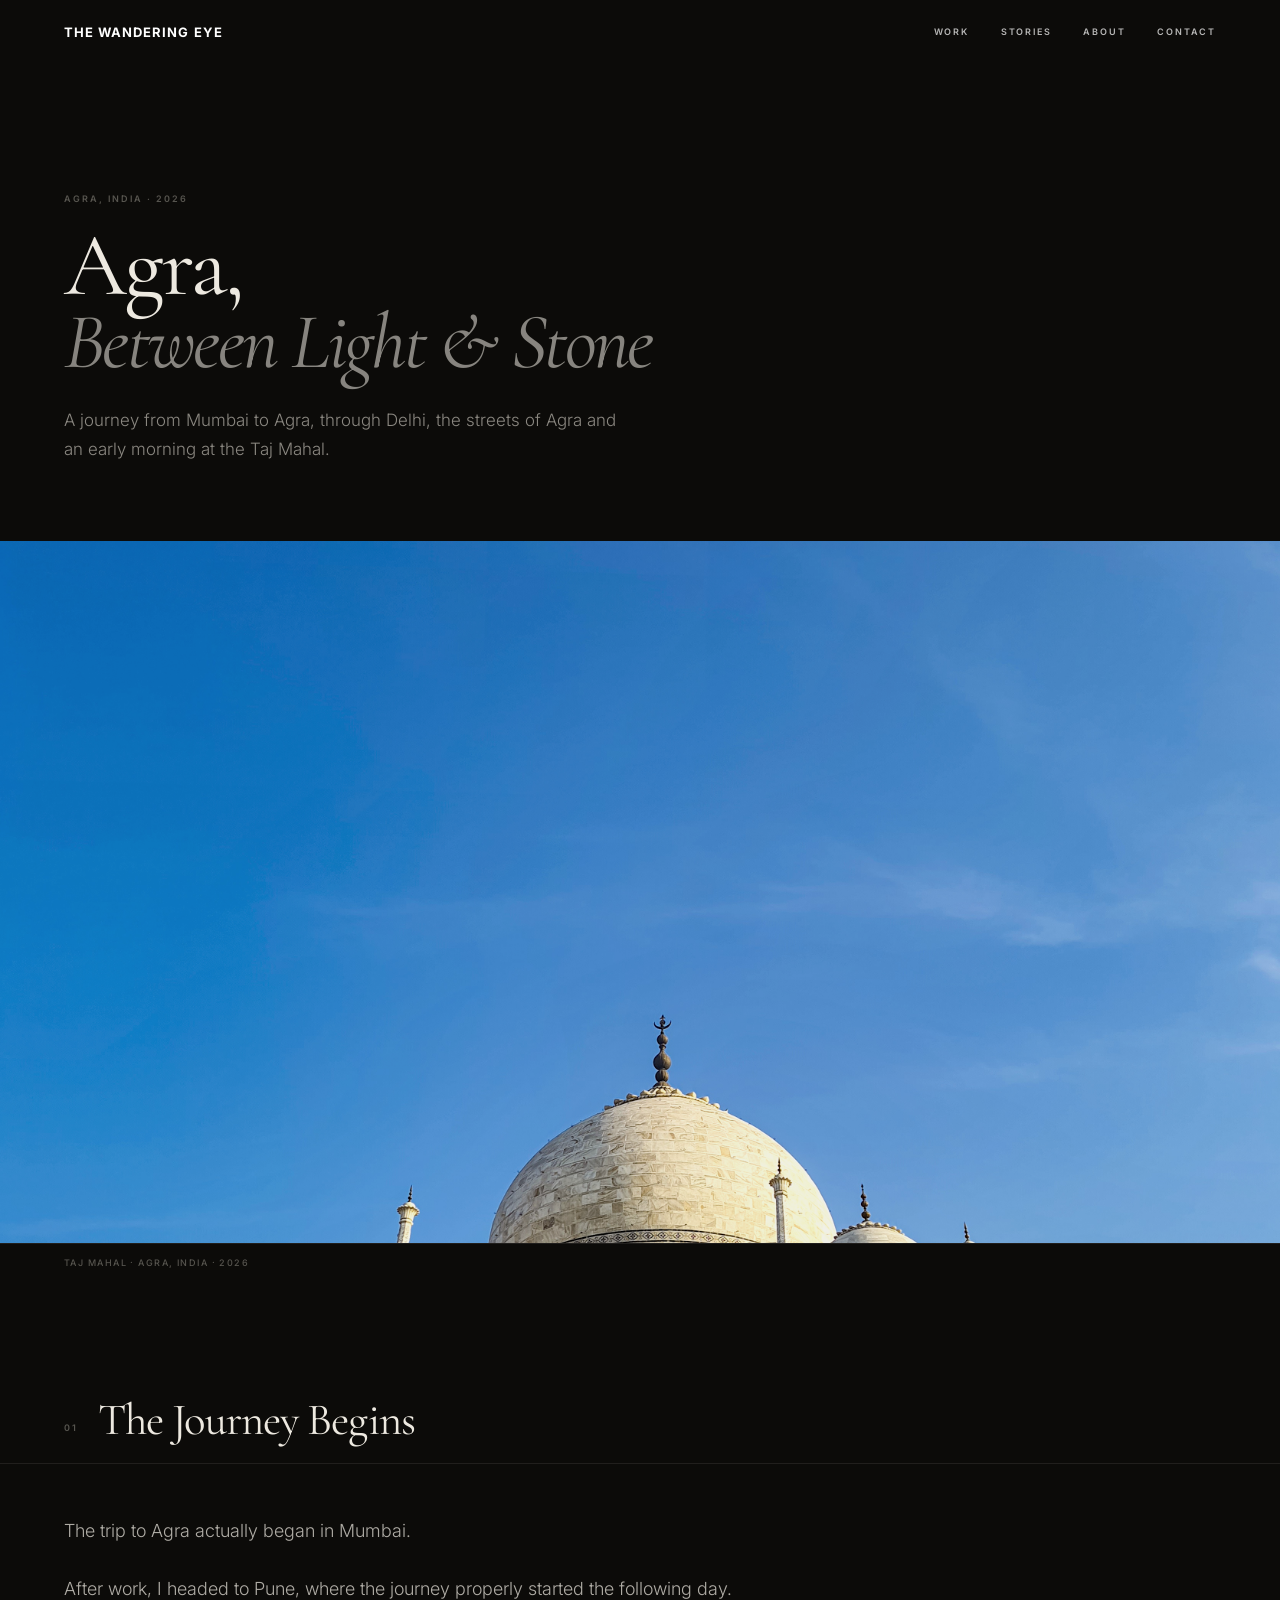
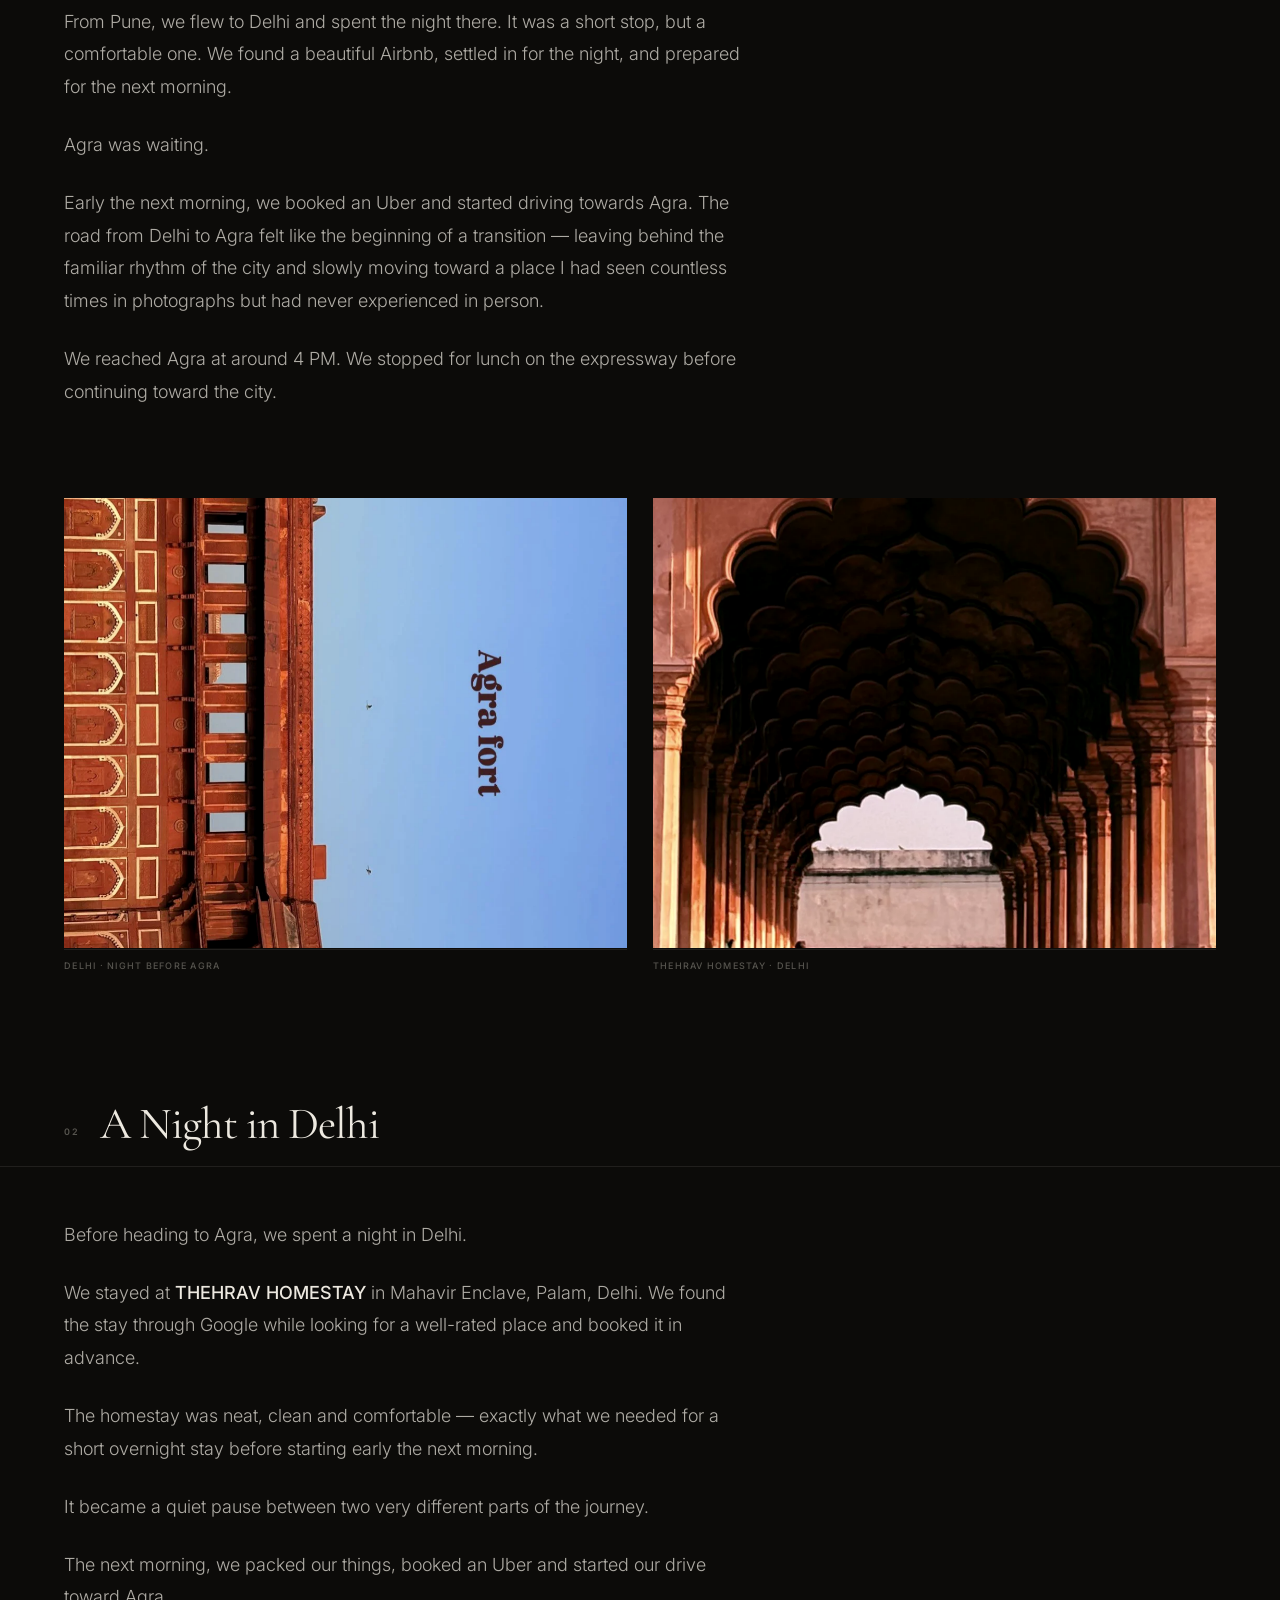
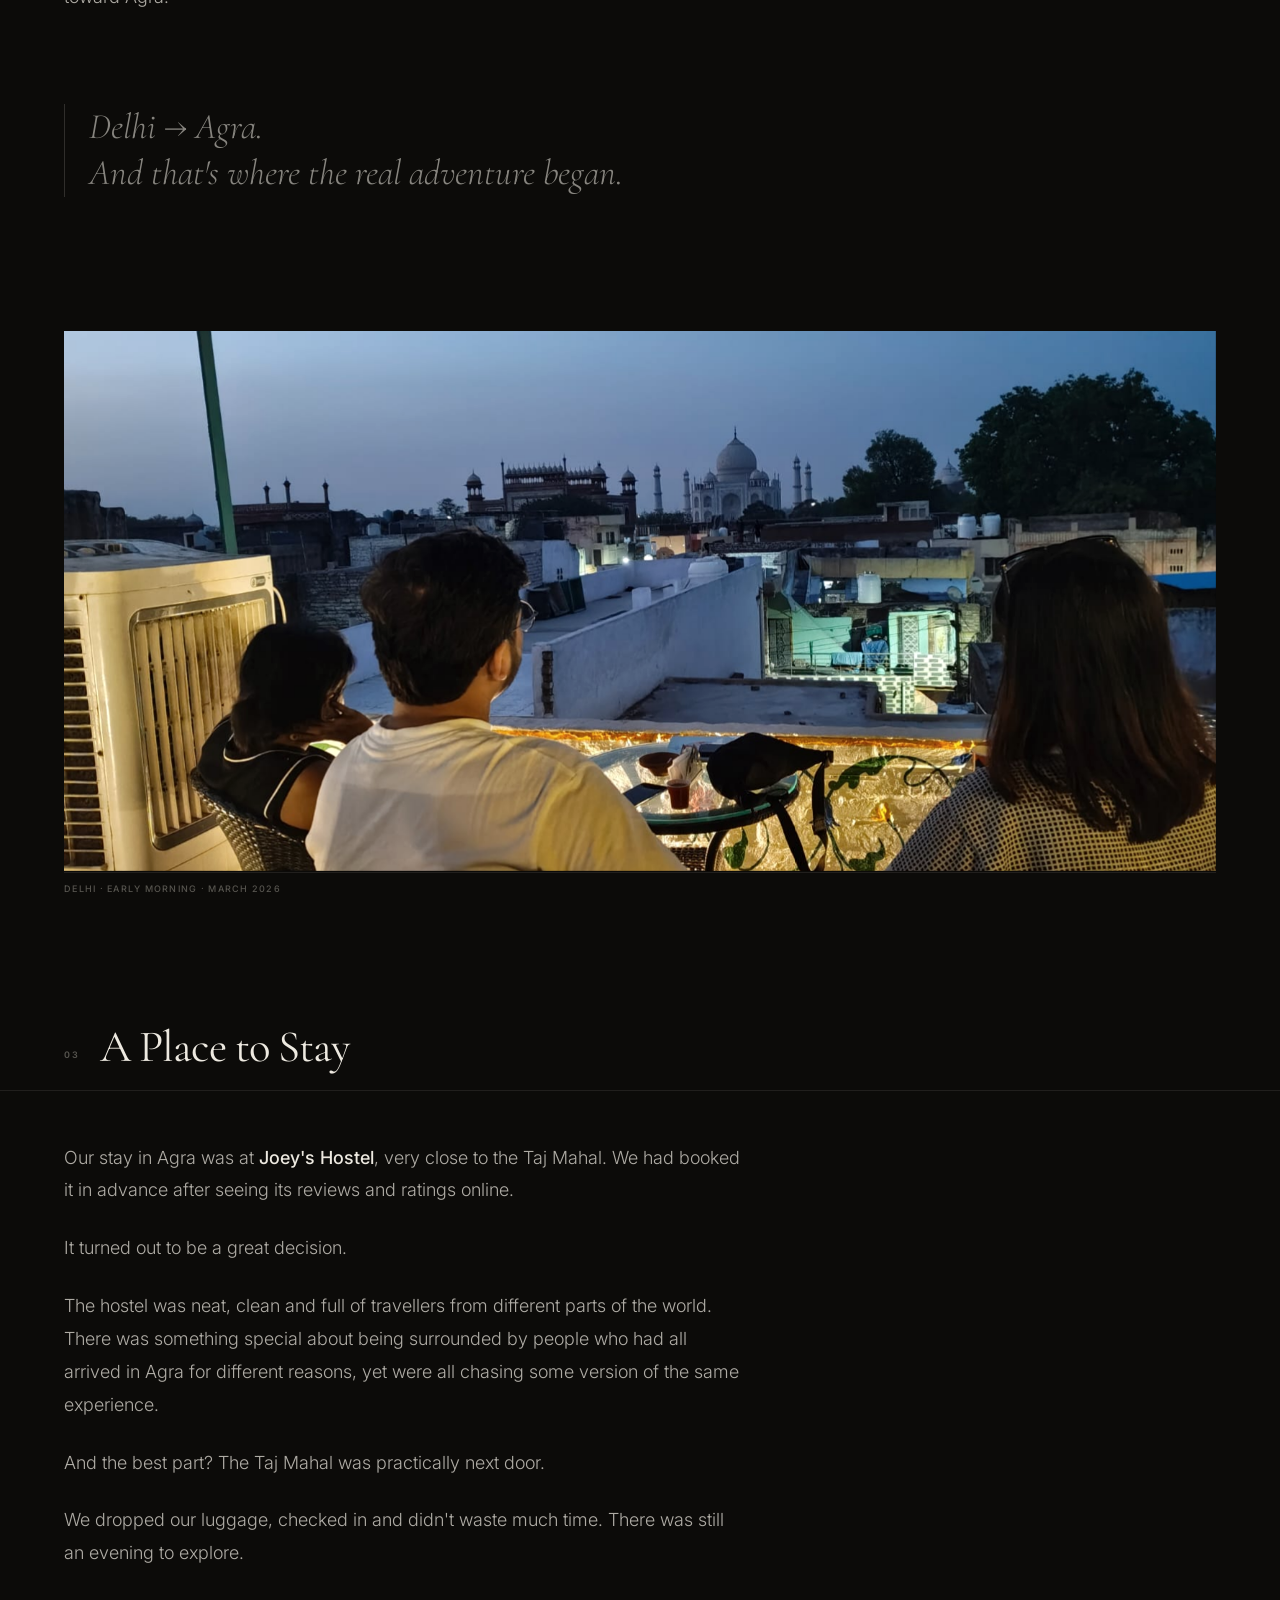
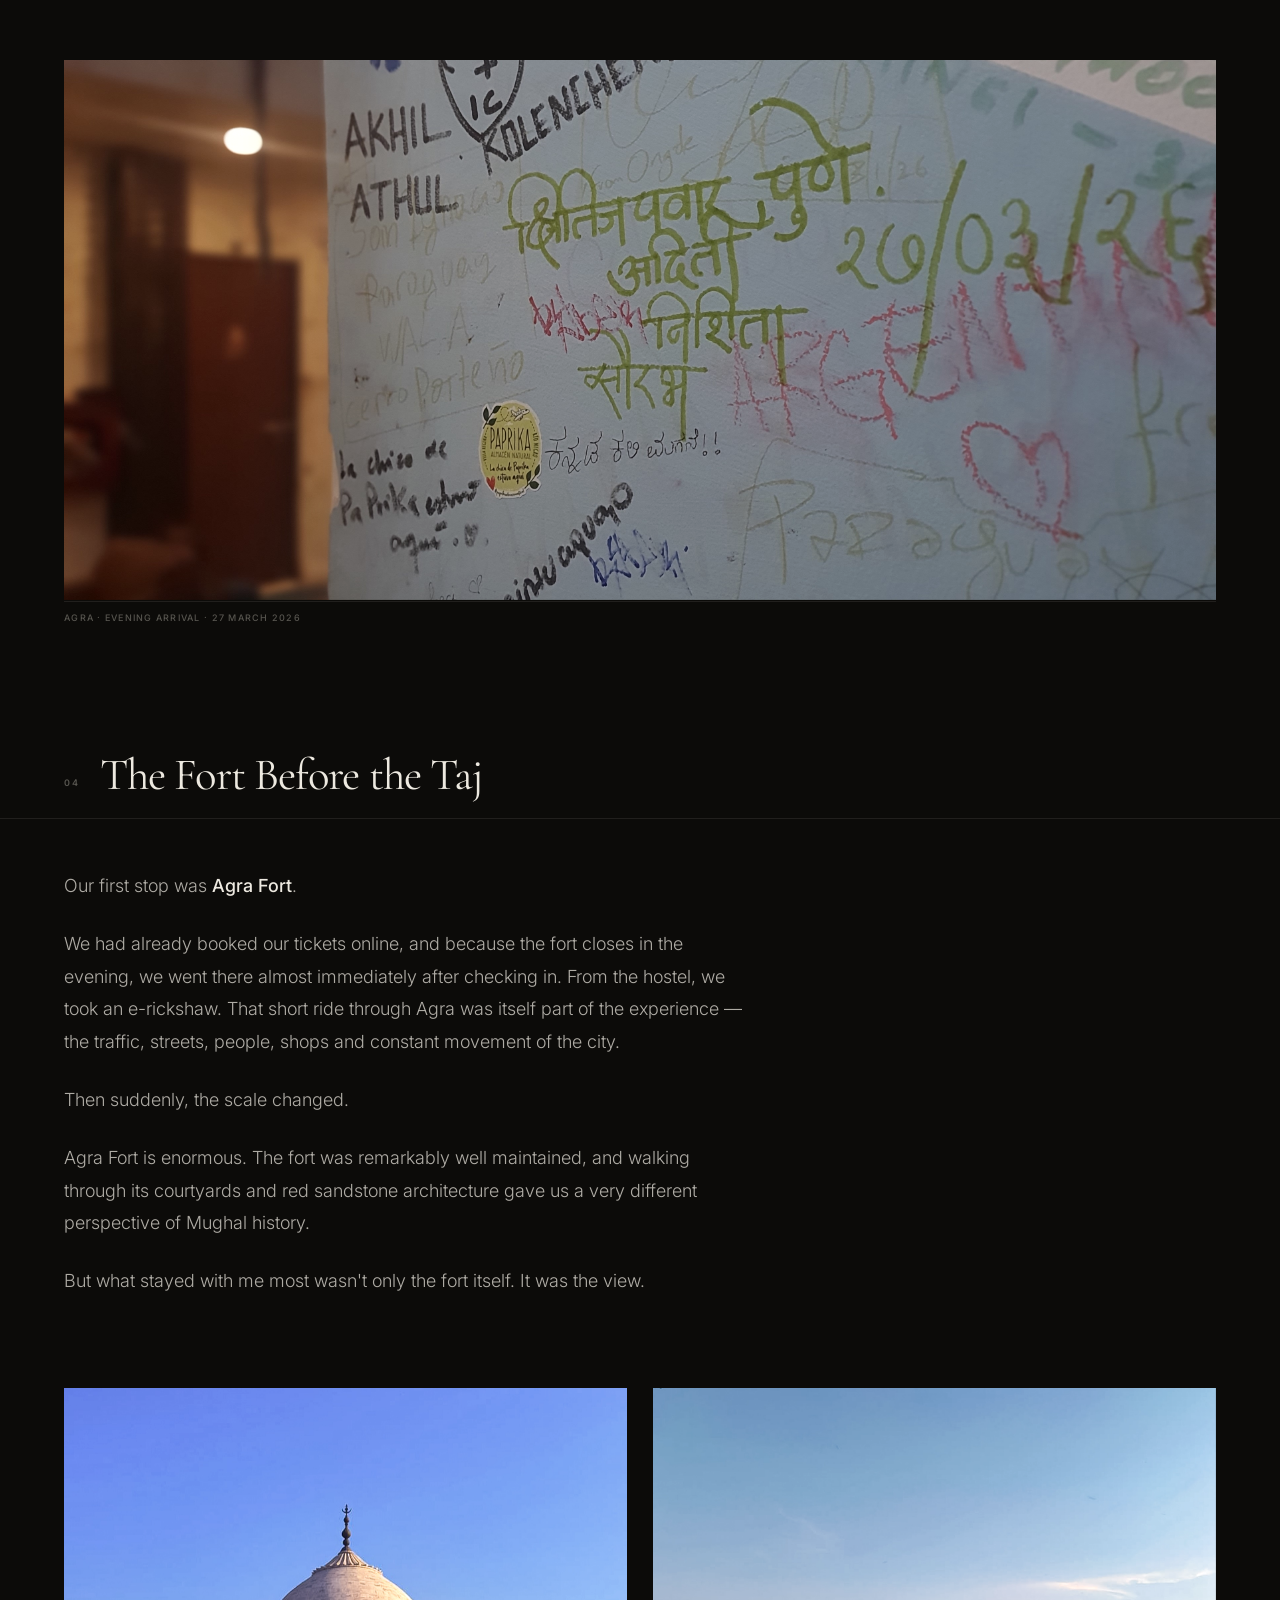
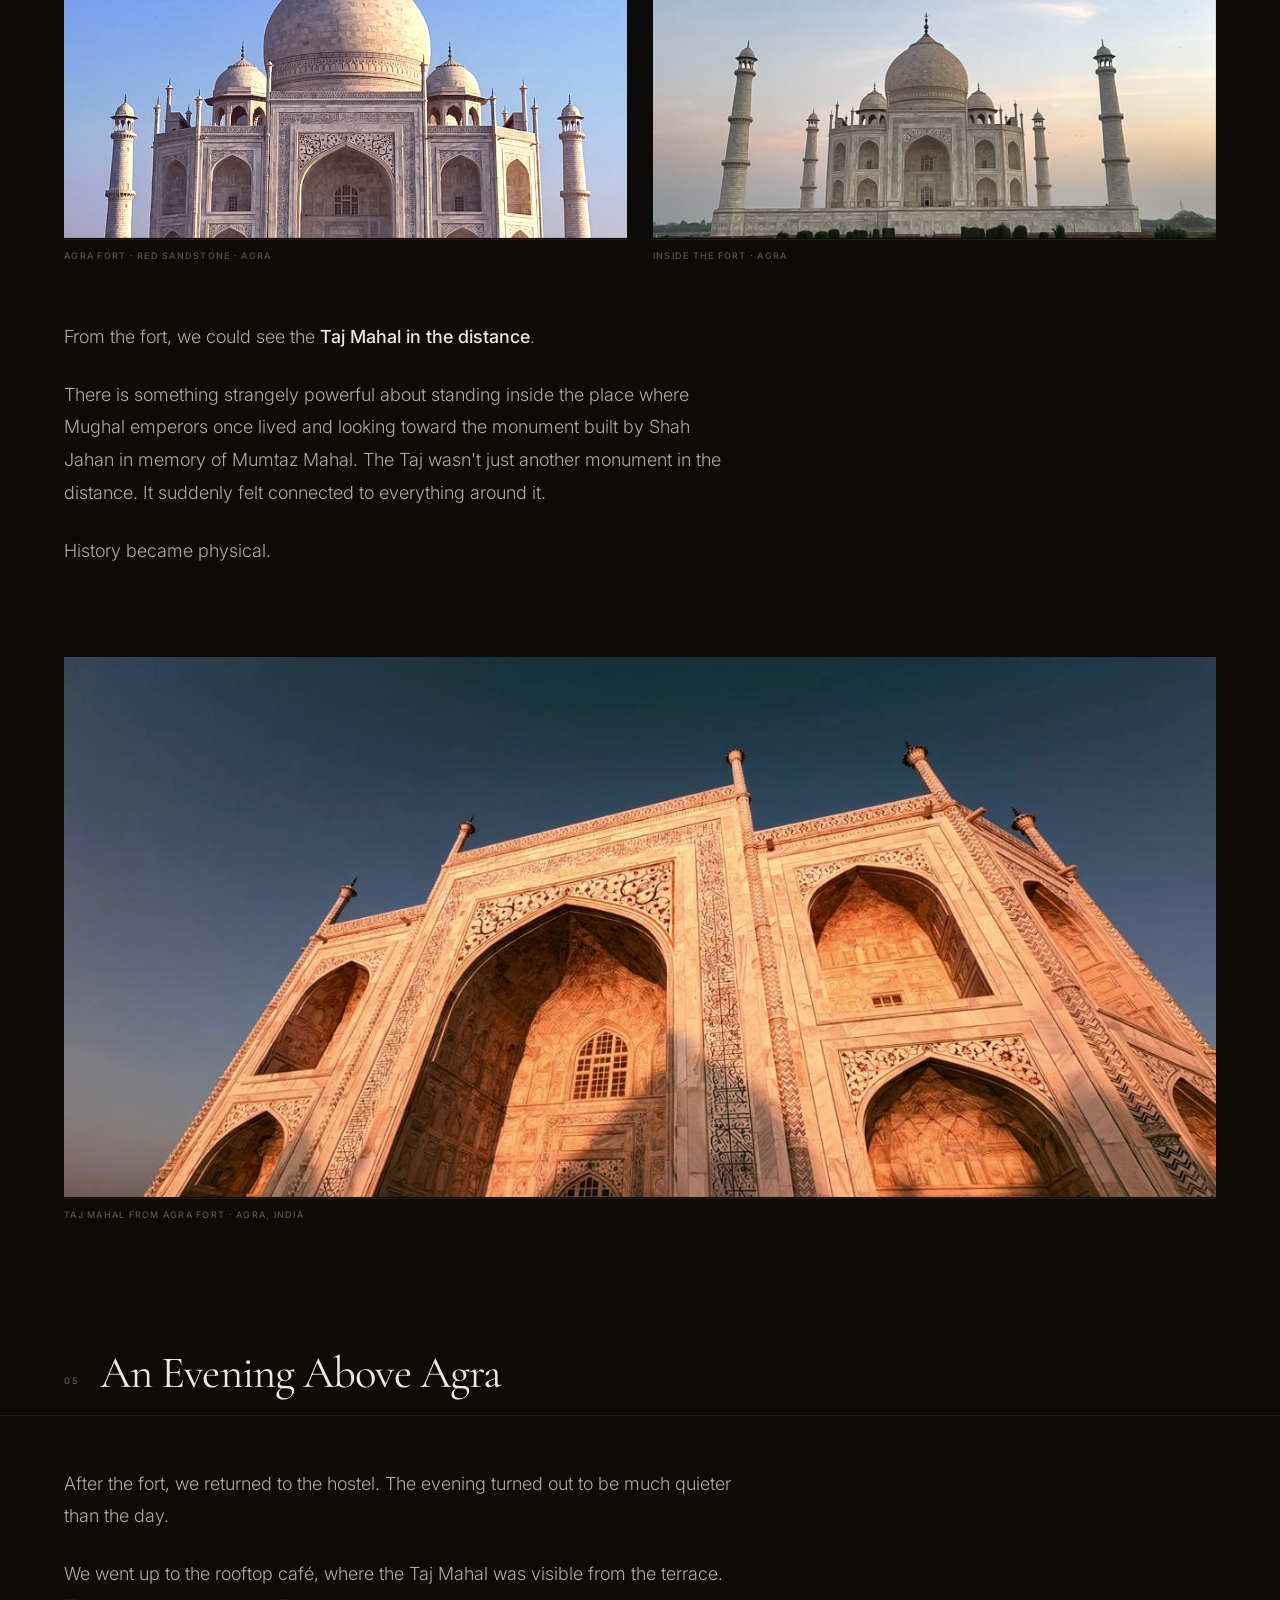
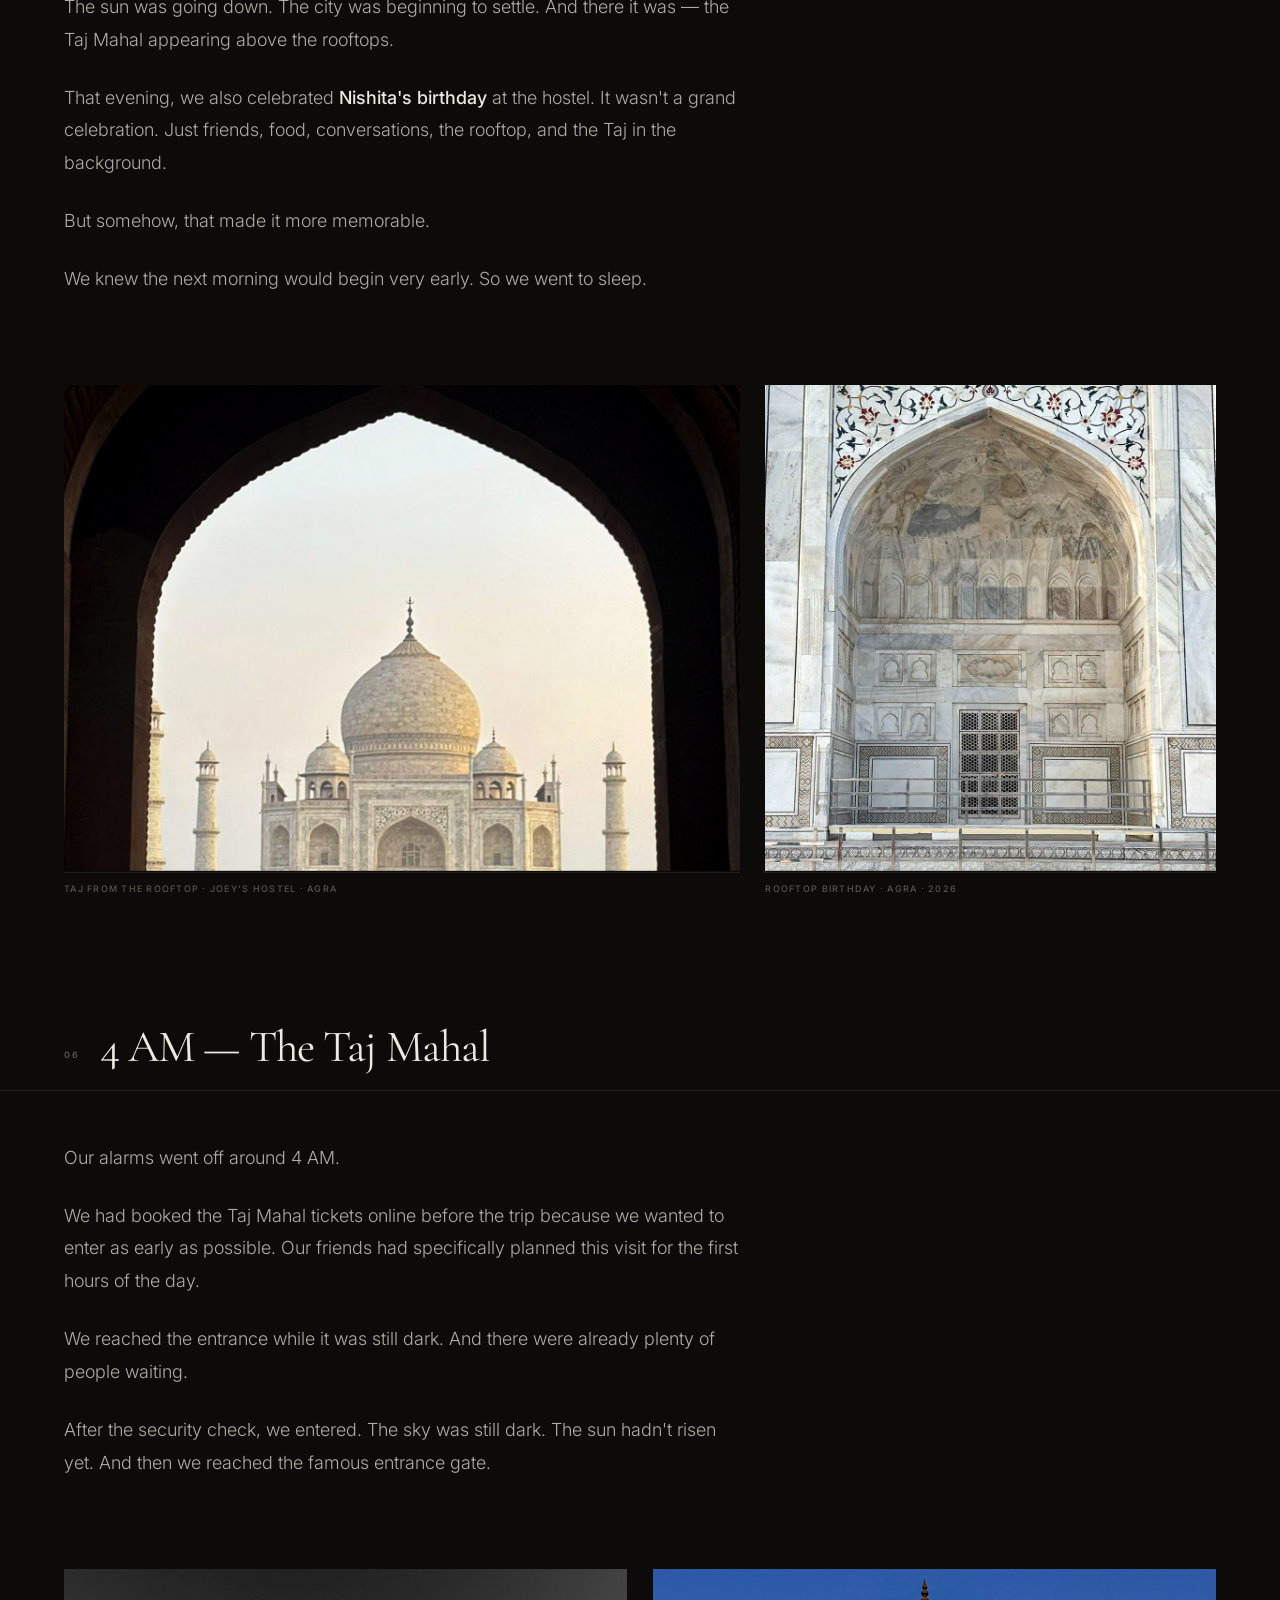
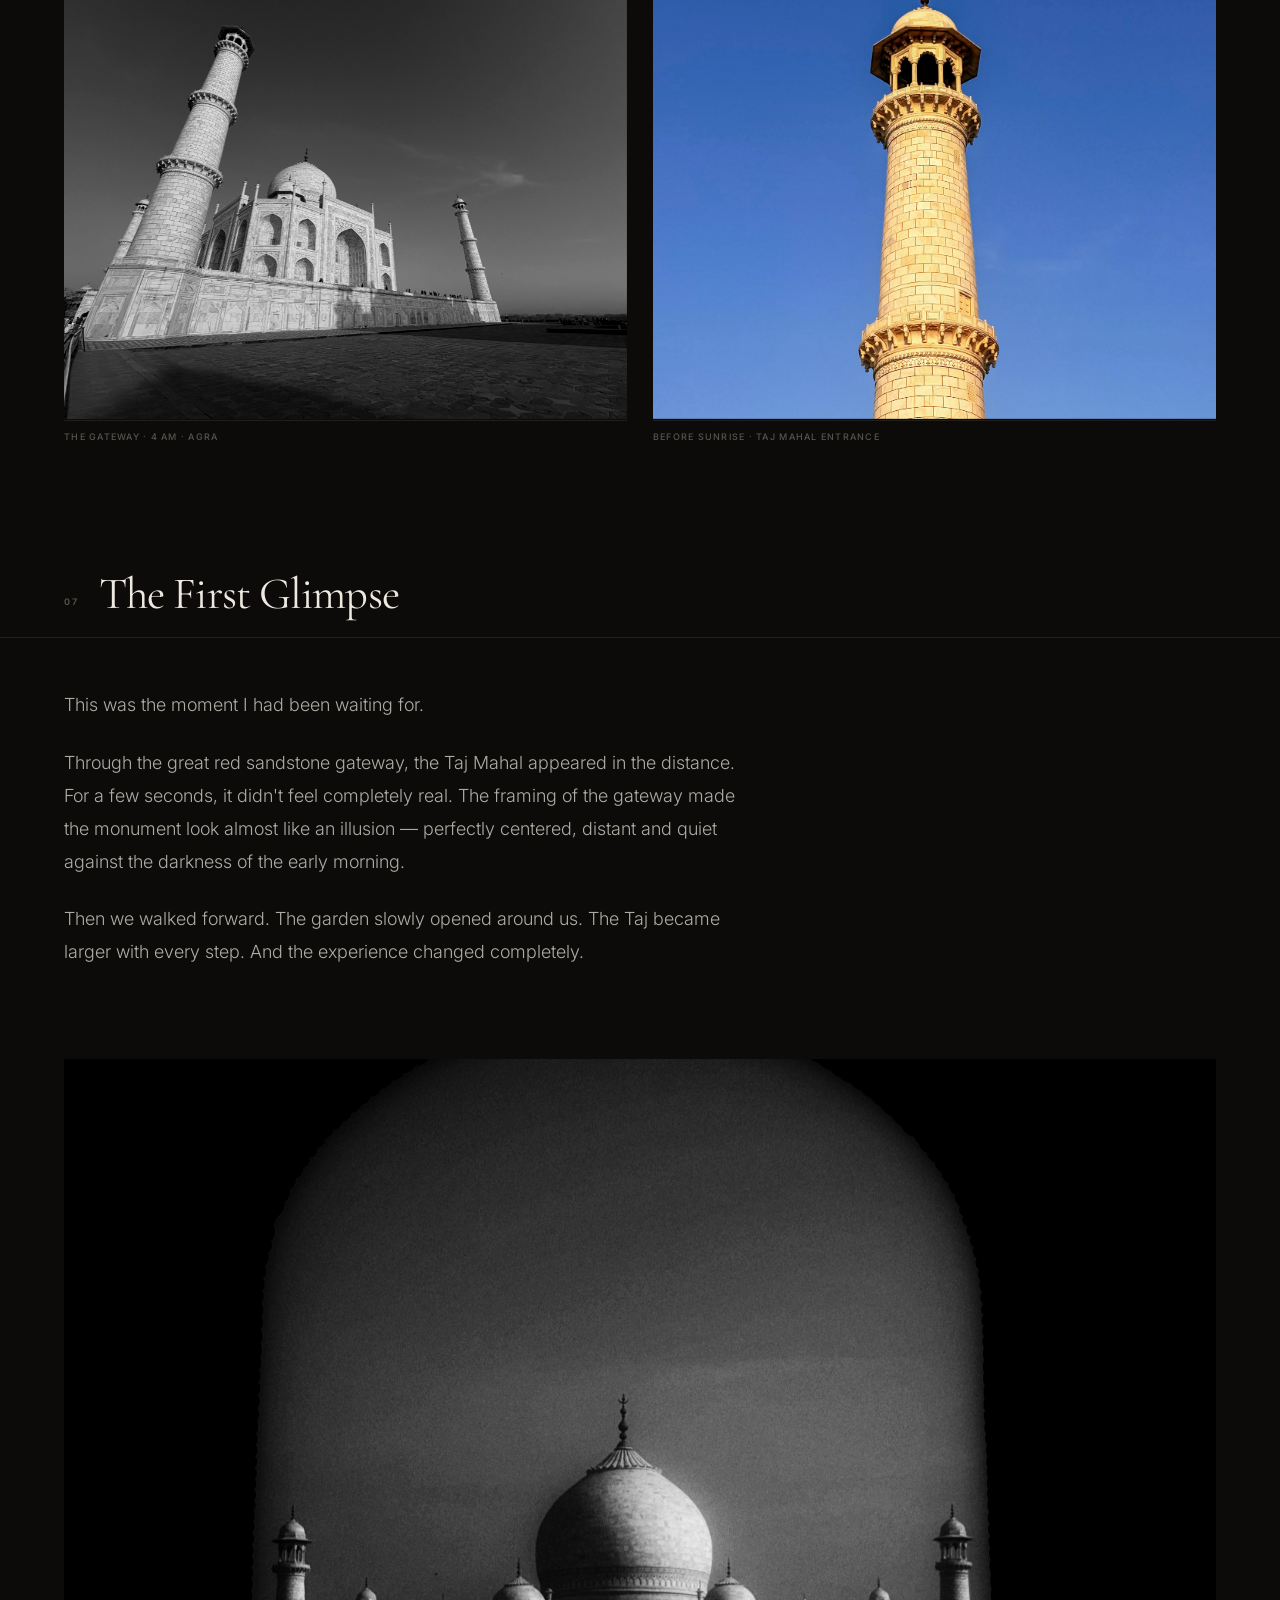
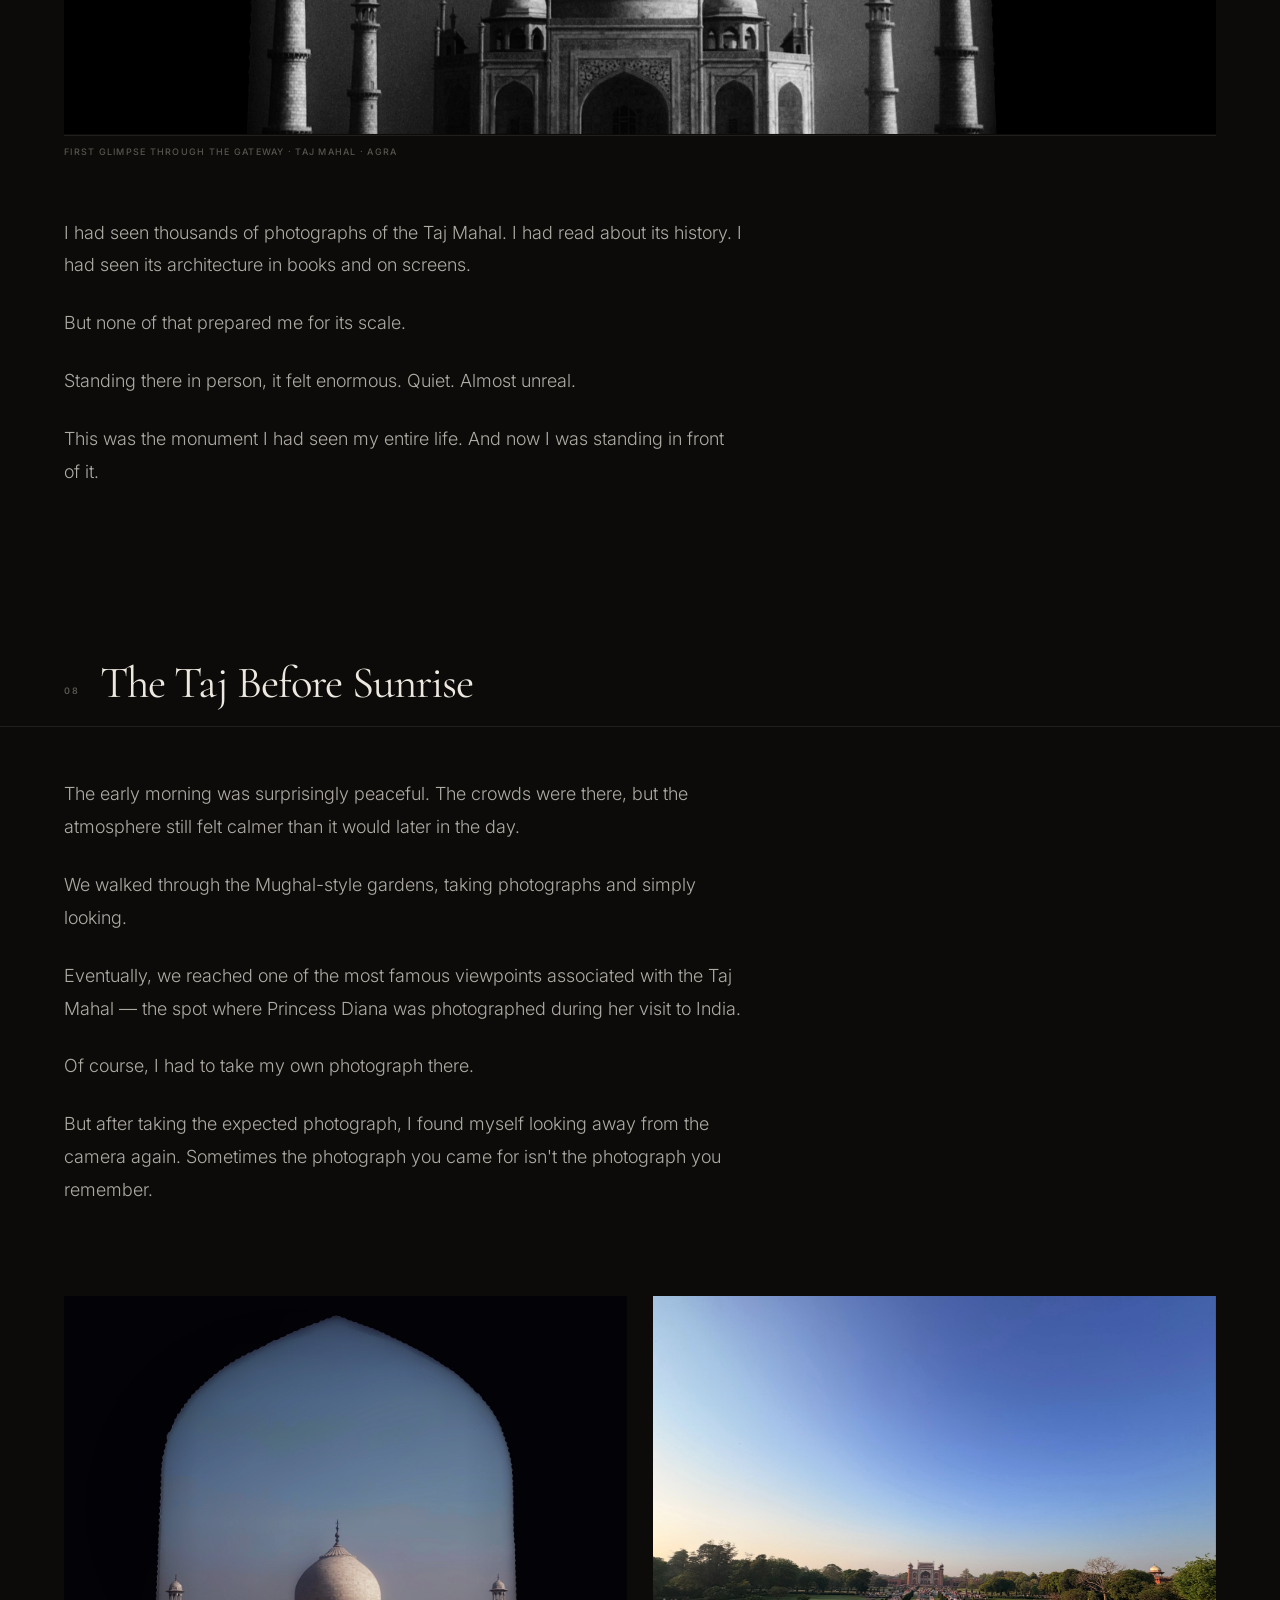
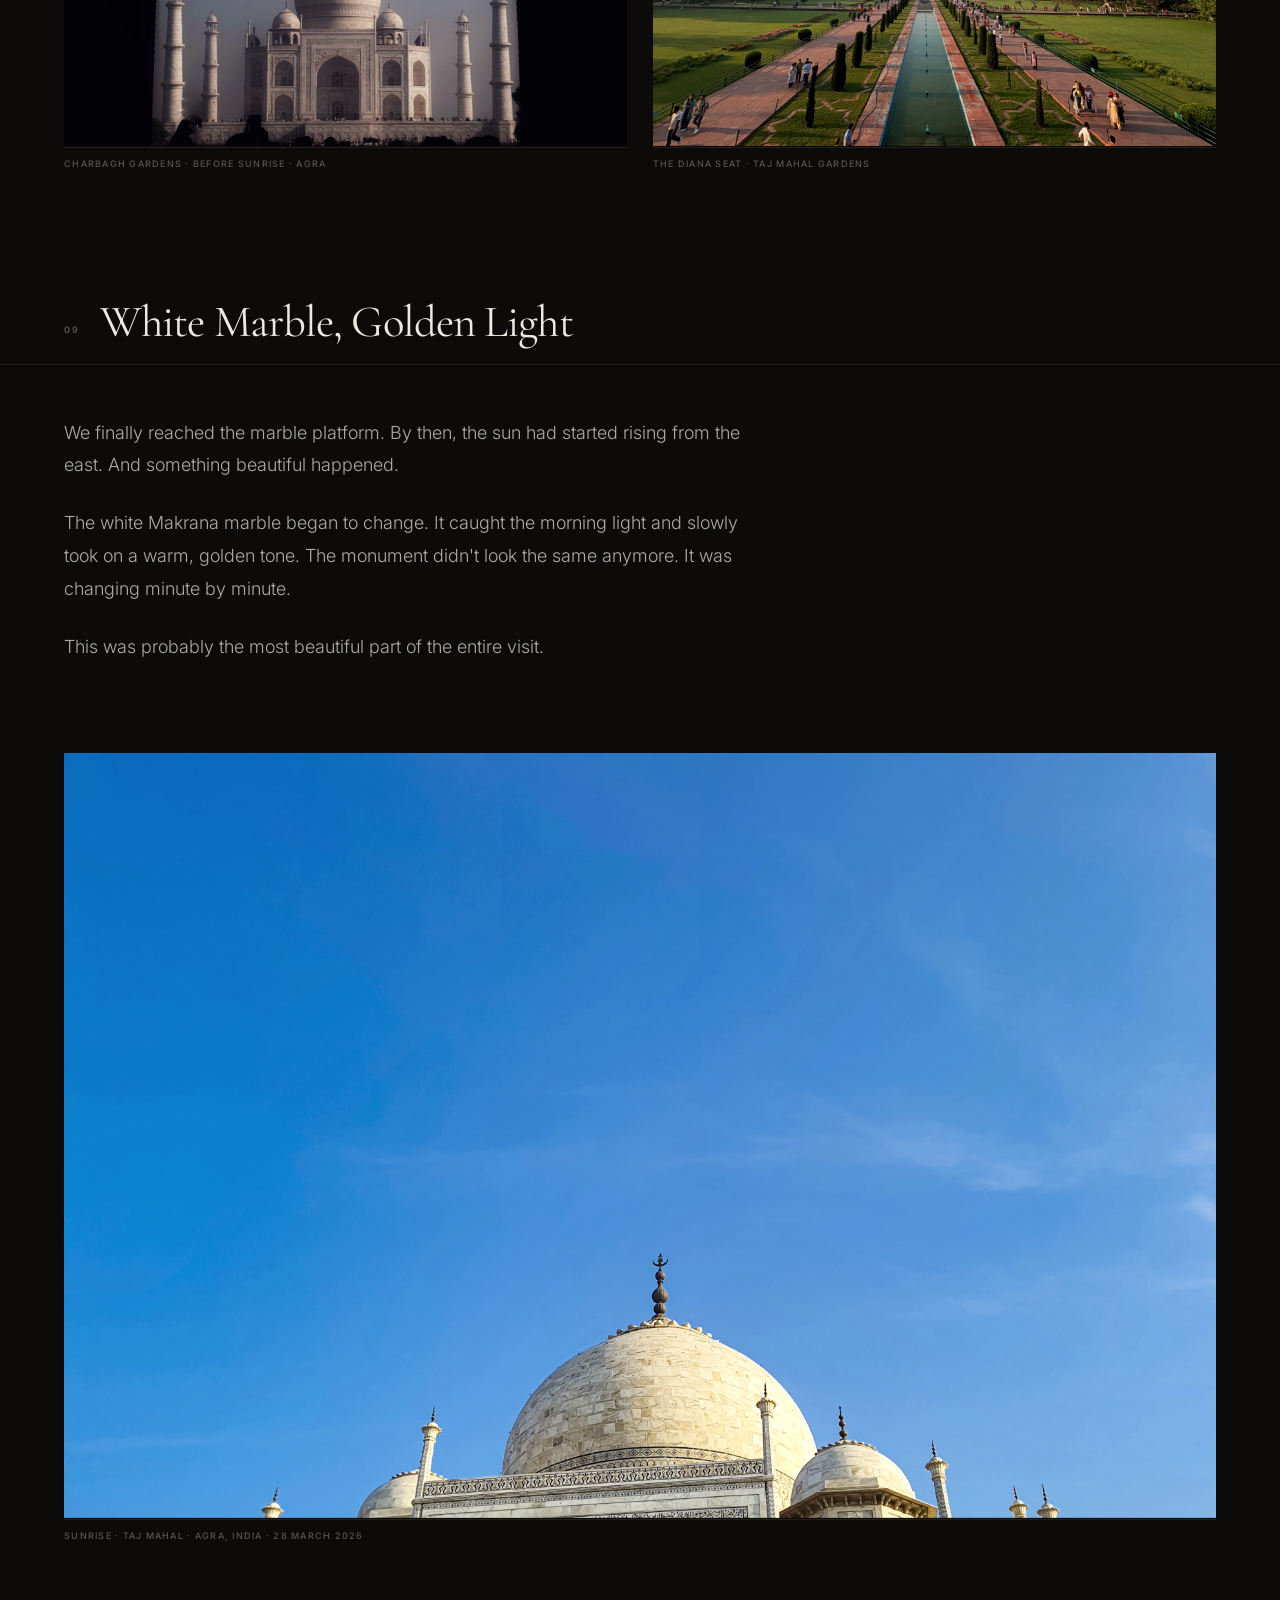
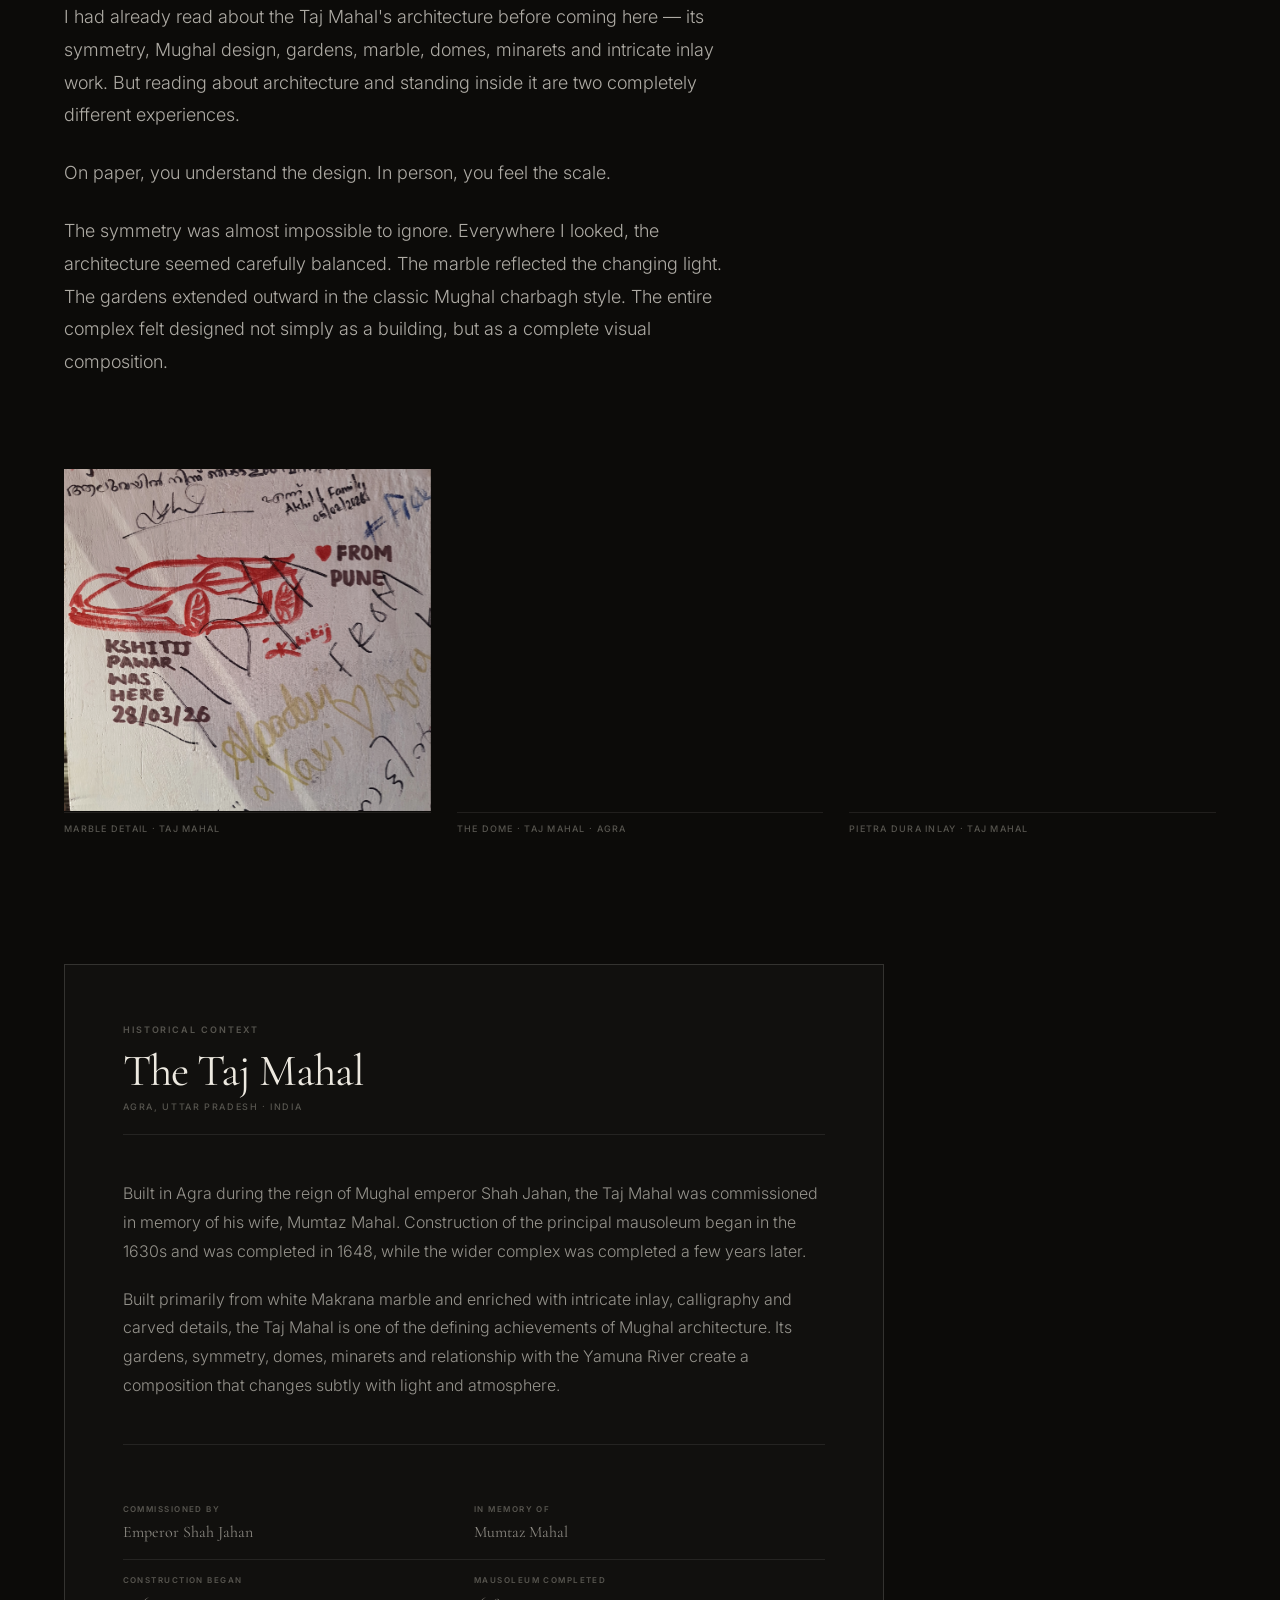
==== story-agra.html @ 0182306a "added pictures and Story" ====
<!doctype html>
<html lang="en">
<head>
  <meta charset="utf-8">
  <meta name="viewport" content="width=device-width, initial-scale=1">

  <!-- SEO -->
  <title>Agra, Between Light &amp; Stone — The Wandering Eye</title>
  <meta name="description" content="A photographic journey through Agra, India — the streets, Agra Fort, an early morning at the Taj Mahal and the quiet moments between. Travel photography by Saurabh.">
  <meta name="robots" content="index, follow">
  <link rel="canonical" href="https://saurabhsds13.github.io/the-wandering-eye/story-agra.html">

  <!-- Open Graph -->
  <meta property="og:type"        content="article">
  <meta property="og:title"       content="Agra, Between Light &amp; Stone — The Wandering Eye">
  <meta property="og:description" content="A photographic journey through Agra — streets, Agra Fort and an early morning at the Taj Mahal.">
  <meta property="og:image"       content="assets/images/agra/20260328_072432.jpg">
  <meta property="og:url"         content="https://saurabhsds13.github.io/the-wandering-eye/story-agra.html">
  <meta name="twitter:card"       content="summary_large_image">
  <meta name="twitter:title"      content="Agra, Between Light &amp; Stone — The Wandering Eye">
  <meta name="twitter:image"      content="assets/images/agra/20260328_072432.jpg">

  <!-- Fonts -->
  <link rel="preconnect" href="https://fonts.googleapis.com">
  <link rel="preconnect" href="https://fonts.gstatic.com" crossorigin>
  <link rel="stylesheet" href="https://fonts.googleapis.com/css2?family=Cormorant+Garamond:ital,wght@0,300;0,400;0,500;1,300;1,400&family=Inter:wght@300;400;500;600;700;800&display=swap">

  <link rel="stylesheet" href="style.css">
</head>
<body>

  <!-- ════════════════════════════════════════════════════════
       HEADER
  ════════════════════════════════════════════════════════ -->
  <header class="site-header scrolled" id="site-header">
    <a class="brand-block" href="index.html" aria-label="The Wandering Eye — home">
      <span class="brand">The Wandering Eye</span>
    </a>
    <nav id="site-nav" class="site-nav" aria-label="Main navigation">
      <a href="index.html#work">Work</a>
      <a href="index.html#stories">Stories</a>
      <a href="index.html#about">About</a>
      <a href="index.html#contact">Contact</a>
    </nav>
    <button class="menu-toggle" aria-expanded="false" aria-controls="nav-overlay" aria-label="Open navigation menu">
      <span class="menu-toggle-inner" aria-hidden="true"><span></span><span></span></span>
    </button>
  </header>

  <div class="nav-overlay" id="nav-overlay" aria-hidden="true">
    <nav class="nav-overlay-links" aria-label="Mobile navigation">
      <a href="index.html#work">Work</a>
      <a href="index.html#stories">Stories</a>
      <a href="index.html#about">About</a>
      <a href="index.html#contact">Contact</a>
    </nav>
    <div class="nav-overlay-meta">
      <span>Travel · Street · Portraits</span>
      <span>Mumbai, India</span>
    </div>
  </div>


  <main class="essay">

    <!-- ════════════════════════════════════════════════════════
         STORY OPENING — TITLE HERO
    ════════════════════════════════════════════════════════ -->
    <header class="essay-opening">
      <div class="essay-opening-text">
        <p class="label">Agra, India · 2026</p>
        <h1 class="essay-title">Agra,<br><em>Between Light &amp; Stone</em></h1>
        <p class="essay-subtitle">A journey from Mumbai to Agra, through Delhi, the streets of Agra and an early morning at the Taj Mahal.</p>
      </div>
    </header>

    <!-- Hero photograph — strongest Taj image, full bleed -->
    <figure class="essay-hero-figure">
      <img
        src="assets/images/agra/20260328_072432.jpg"
        alt="Taj Mahal emerging from the early morning haze, white marble catching the first light of sunrise — Agra, India, March 2026"
        fetchpriority="high"
        decoding="async"
        class="essay-hero-img"
      >
      <figcaption class="essay-hero-caption">Taj Mahal · Agra, India · 2026</figcaption>
    </figure>


    <!-- ════════════════════════════════════════════════════════
         CHAPTER 01 — THE JOURNEY BEGINS
    ════════════════════════════════════════════════════════ -->
    <section class="essay-chapter" id="ch-journey">
      <div class="essay-chapter-header">
        <span class="essay-chapter-num">01</span>
        <h2 class="essay-chapter-title">The Journey Begins</h2>
      </div>

      <div class="essay-prose-block">
        <p>The trip to Agra actually began in Mumbai.</p>
        <p>After work, I headed to Pune, where the journey properly started the following day. From Pune, we flew to Delhi and spent the night there. It was a short stop, but a comfortable one. We found a beautiful Airbnb, settled in for the night, and prepared for the next morning.</p>
        <p>Agra was waiting.</p>
        <p>Early the next morning, we booked an Uber and started driving towards Agra. The road from Delhi to Agra felt like the beginning of a transition — leaving behind the familiar rhythm of the city and slowly moving toward a place I had seen countless times in photographs but had never experienced in person.</p>
        <p>We reached Agra at around 4 PM. We stopped for lunch on the expressway before continuing toward the city.</p>
      </div>

      <!-- Two arrival images side by side -->
      <div class="essay-grid essay-grid--half">
        <figure class="essay-fig">
          <img
            src="assets/images/agra/IMG_20260327_232539_132.jpg"
            alt="Night in Delhi — the quiet pause before the Agra journey began"
            loading="lazy" decoding="async"
          >
          <figcaption>Delhi · Night before Agra</figcaption>
        </figure>
        <figure class="essay-fig">
          <img
            src="assets/images/agra/IMG_20260327_232715_635.jpg"
            alt="Delhi evening — settling in at the homestay before the early start"
            loading="lazy" decoding="async"
          >
          <figcaption>THEHRAV Homestay · Delhi</figcaption>
        </figure>
      </div>
    </section>


    <!-- ════════════════════════════════════════════════════════
         CHAPTER 02 — A NIGHT IN DELHI
    ════════════════════════════════════════════════════════ -->
    <section class="essay-chapter" id="ch-delhi">
      <div class="essay-chapter-header">
        <span class="essay-chapter-num">02</span>
        <h2 class="essay-chapter-title">A Night in Delhi</h2>
      </div>

      <div class="essay-prose-block">
        <p>Before heading to Agra, we spent a night in Delhi.</p>
        <p>We stayed at <strong>THEHRAV HOMESTAY</strong> in Mahavir Enclave, Palam, Delhi. We found the stay through Google while looking for a well-rated place and booked it in advance.</p>
        <p>The homestay was neat, clean and comfortable — exactly what we needed for a short overnight stay before starting early the next morning.</p>
        <p>It became a quiet pause between two very different parts of the journey.</p>
        <p>The next morning, we packed our things, booked an Uber and started our drive toward Agra.</p>
      </div>

      <blockquote class="essay-pullquote">
        Delhi → Agra.<br>And that's where the real adventure began.
      </blockquote>

      <!-- Single arrival image -->
      <div class="essay-grid essay-grid--full">
        <figure class="essay-fig">
          <img
            src="assets/images/agra/IMG-20260327-WA0013.jpg"
            alt="Early morning departure from Delhi — the city still quiet before the drive to Agra"
            loading="lazy" decoding="async"
          >
          <figcaption>Delhi · Early morning · March 2026</figcaption>
        </figure>
      </div>
    </section>


    <!-- ════════════════════════════════════════════════════════
         CHAPTER 03 — A PLACE TO STAY IN AGRA
    ════════════════════════════════════════════════════════ -->
    <section class="essay-chapter" id="ch-stay">
      <div class="essay-chapter-header">
        <span class="essay-chapter-num">03</span>
        <h2 class="essay-chapter-title">A Place to Stay</h2>
      </div>

      <div class="essay-prose-block">
        <p>Our stay in Agra was at <strong>Joey's Hostel</strong>, very close to the Taj Mahal. We had booked it in advance after seeing its reviews and ratings online.</p>
        <p>It turned out to be a great decision.</p>
        <p>The hostel was neat, clean and full of travellers from different parts of the world. There was something special about being surrounded by people who had all arrived in Agra for different reasons, yet were all chasing some version of the same experience.</p>
        <p>And the best part? The Taj Mahal was practically next door.</p>
        <p>We dropped our luggage, checked in and didn't waste much time. There was still an evening to explore.</p>
      </div>

      <!-- Arrival evening — large image -->
      <div class="essay-grid essay-grid--full">
        <figure class="essay-fig">
          <img
            src="assets/images/agra/20260327_201941.jpg"
            alt="Agra at evening — the city beginning to slow down after a long day of travel from Delhi"
            loading="lazy" decoding="async"
          >
          <figcaption>Agra · Evening arrival · 27 March 2026</figcaption>
        </figure>
      </div>
    </section>


    <!-- ════════════════════════════════════════════════════════
         CHAPTER 04 — THE FORT BEFORE THE TAJ
    ════════════════════════════════════════════════════════ -->
    <section class="essay-chapter" id="ch-fort">
      <div class="essay-chapter-header">
        <span class="essay-chapter-num">04</span>
        <h2 class="essay-chapter-title">The Fort Before the Taj</h2>
      </div>

      <div class="essay-prose-block">
        <p>Our first stop was <strong>Agra Fort</strong>.</p>
        <p>We had already booked our tickets online, and because the fort closes in the evening, we went there almost immediately after checking in. From the hostel, we took an e-rickshaw. That short ride through Agra was itself part of the experience — the traffic, streets, people, shops and constant movement of the city.</p>
        <p>Then suddenly, the scale changed.</p>
        <p>Agra Fort is enormous. The fort was remarkably well maintained, and walking through its courtyards and red sandstone architecture gave us a very different perspective of Mughal history.</p>
        <p>But what stayed with me most wasn't only the fort itself. It was the view.</p>
      </div>

      <!-- Fort images — asymmetric layout -->
      <div class="essay-grid essay-grid--half">
        <figure class="essay-fig">
          <img
            src="assets/images/agra/IMG-20260328-WA0030.jpg"
            alt="Agra Fort — the monumental red sandstone walls of the Mughal fortification"
            loading="lazy" decoding="async"
          >
          <figcaption>Agra Fort · Red sandstone · Agra</figcaption>
        </figure>
        <figure class="essay-fig">
          <img
            src="assets/images/agra/IMG-20260328-WA0050.jpg"
            alt="Inside Agra Fort — the courtyards and architecture of the Mughal complex"
            loading="lazy" decoding="async"
          >
          <figcaption>Inside the Fort · Agra</figcaption>
        </figure>
      </div>

      <div class="essay-prose-block essay-prose-block--inset">
        <p>From the fort, we could see the <strong>Taj Mahal in the distance</strong>.</p>
        <p>There is something strangely powerful about standing inside the place where Mughal emperors once lived and looking toward the monument built by Shah Jahan in memory of Mumtaz Mahal. The Taj wasn't just another monument in the distance. It suddenly felt connected to everything around it.</p>
        <p>History became physical.</p>
      </div>

      <!-- Taj view from fort — full width -->
      <div class="essay-grid essay-grid--full">
        <figure class="essay-fig">
          <img
            src="assets/images/agra/IMG-20260328-WA0063.jpg"
            alt="The Taj Mahal seen from the ramparts of Agra Fort — the two great monuments of Mughal Agra in one view"
            loading="lazy" decoding="async"
          >
          <figcaption>Taj Mahal from Agra Fort · Agra, India</figcaption>
        </figure>
      </div>
    </section>


    <!-- ════════════════════════════════════════════════════════
         CHAPTER 05 — AN EVENING ABOVE AGRA
    ════════════════════════════════════════════════════════ -->
    <section class="essay-chapter" id="ch-evening">
      <div class="essay-chapter-header">
        <span class="essay-chapter-num">05</span>
        <h2 class="essay-chapter-title">An Evening Above Agra</h2>
      </div>

      <div class="essay-prose-block">
        <p>After the fort, we returned to the hostel. The evening turned out to be much quieter than the day.</p>
        <p>We went up to the rooftop café, where the Taj Mahal was visible from the terrace. The sun was going down. The city was beginning to settle. And there it was — the Taj Mahal appearing above the rooftops.</p>
        <p>That evening, we also celebrated <strong>Nishita's birthday</strong> at the hostel. It wasn't a grand celebration. Just friends, food, conversations, the rooftop, and the Taj in the background.</p>
        <p>But somehow, that made it more memorable.</p>
        <p>We knew the next morning would begin very early. So we went to sleep.</p>
      </div>

      <!-- Rooftop / evening images -->
      <div class="essay-grid essay-grid--feature">
        <figure class="essay-fig">
          <img
            src="assets/images/agra/IMG-20260328-WA0086 (1).jpg"
            alt="The Taj Mahal visible from the hostel rooftop at sunset — Agra glowing in the evening light"
            loading="lazy" decoding="async"
          >
          <figcaption>Taj from the rooftop · Joey's Hostel · Agra</figcaption>
        </figure>
        <figure class="essay-fig">
          <img
            src="assets/images/agra/IMG-20260328-WA0121.jpg"
            alt="Rooftop evening at the hostel — friends, conversation and the Taj Mahal silhouetted in the background"
            loading="lazy" decoding="async"
          >
          <figcaption>Rooftop birthday · Agra · 2026</figcaption>
        </figure>
      </div>
    </section>


    <!-- ════════════════════════════════════════════════════════
         CHAPTER 06 — 4 AM — THE TAJ MAHAL
    ════════════════════════════════════════════════════════ -->
    <section class="essay-chapter" id="ch-4am">
      <div class="essay-chapter-header">
        <span class="essay-chapter-num">06</span>
        <h2 class="essay-chapter-title">4 AM — The Taj Mahal</h2>
      </div>

      <div class="essay-prose-block">
        <p>Our alarms went off around 4 AM.</p>
        <p>We had booked the Taj Mahal tickets online before the trip because we wanted to enter as early as possible. Our friends had specifically planned this visit for the first hours of the day.</p>
        <p>We reached the entrance while it was still dark. And there were already plenty of people waiting.</p>
        <p>After the security check, we entered. The sky was still dark. The sun hadn't risen yet. And then we reached the famous entrance gate.</p>
      </div>

      <!-- Gateway approach — two images -->
      <div class="essay-grid essay-grid--half">
        <figure class="essay-fig">
          <img
            src="assets/images/agra/IMG-20260328-WA0224.jpg"
            alt="The great gateway of the Taj Mahal complex in the early morning darkness — visitors waiting before sunrise"
            loading="lazy" decoding="async"
          >
          <figcaption>The Gateway · 4 AM · Agra</figcaption>
        </figure>
        <figure class="essay-fig">
          <img
            src="assets/images/agra/IMG-20260328-WA0225.jpg"
            alt="Approaching the main entrance of the Taj Mahal before dawn — the red sandstone gate still shadowed"
            loading="lazy" decoding="async"
          >
          <figcaption>Before sunrise · Taj Mahal entrance</figcaption>
        </figure>
      </div>
    </section>


    <!-- ════════════════════════════════════════════════════════
         CHAPTER 07 — THE FIRST GLIMPSE
    ════════════════════════════════════════════════════════ -->
    <section class="essay-chapter" id="ch-glimpse">
      <div class="essay-chapter-header">
        <span class="essay-chapter-num">07</span>
        <h2 class="essay-chapter-title">The First Glimpse</h2>
      </div>

      <div class="essay-prose-block">
        <p>This was the moment I had been waiting for.</p>
        <p>Through the great red sandstone gateway, the Taj Mahal appeared in the distance. For a few seconds, it didn't feel completely real. The framing of the gateway made the monument look almost like an illusion — perfectly centered, distant and quiet against the darkness of the early morning.</p>
        <p>Then we walked forward. The garden slowly opened around us. The Taj became larger with every step. And the experience changed completely.</p>
      </div>

      <!-- First full view — full bleed -->
      <div class="essay-grid essay-grid--full essay-grid--tall">
        <figure class="essay-fig">
          <img
            src="assets/images/agra/IMG-20260328-WA0243.jpg"
            alt="The Taj Mahal framed through the great Darwaza-i-Rauza gateway — first glimpse of the monument at early morning"
            loading="lazy" decoding="async"
          >
          <figcaption>First glimpse through the gateway · Taj Mahal · Agra</figcaption>
        </figure>
      </div>

      <div class="essay-prose-block essay-prose-block--inset">
        <p>I had seen thousands of photographs of the Taj Mahal. I had read about its history. I had seen its architecture in books and on screens.</p>
        <p>But none of that prepared me for its scale.</p>
        <p>Standing there in person, it felt enormous. Quiet. Almost unreal.</p>
        <p>This was the monument I had seen my entire life. And now I was standing in front of it.</p>
      </div>
    </section>


    <!-- ════════════════════════════════════════════════════════
         CHAPTER 08 — THE TAJ BEFORE SUNRISE
    ════════════════════════════════════════════════════════ -->
    <section class="essay-chapter" id="ch-sunrise">
      <div class="essay-chapter-header">
        <span class="essay-chapter-num">08</span>
        <h2 class="essay-chapter-title">The Taj Before Sunrise</h2>
      </div>

      <div class="essay-prose-block">
        <p>The early morning was surprisingly peaceful. The crowds were there, but the atmosphere still felt calmer than it would later in the day.</p>
        <p>We walked through the Mughal-style gardens, taking photographs and simply looking.</p>
        <p>Eventually, we reached one of the most famous viewpoints associated with the Taj Mahal — the spot where Princess Diana was photographed during her visit to India.</p>
        <p>Of course, I had to take my own photograph there.</p>
        <p>But after taking the expected photograph, I found myself looking away from the camera again. Sometimes the photograph you came for isn't the photograph you remember.</p>
      </div>

      <!-- Pre-sunrise garden sequence -->
      <div class="essay-grid essay-grid--half">
        <figure class="essay-fig">
          <img
            src="assets/images/agra/IMG-20260328-WA0243 (1).jpg"
            alt="Early morning walk through the Mughal charbagh gardens toward the Taj Mahal — the marble still in shadow"
            loading="lazy" decoding="async"
          >
          <figcaption>Charbagh gardens · Before sunrise · Agra</figcaption>
        </figure>
        <figure class="essay-fig">
          <img
            src="assets/images/agra/IMG-20260328-WA0248.jpg"
            alt="The Diana viewpoint — the famous spot in the Taj Mahal gardens in the early morning quiet"
            loading="lazy" decoding="async"
          >
          <figcaption>The Diana seat · Taj Mahal gardens</figcaption>
        </figure>
      </div>
    </section>


    <!-- ════════════════════════════════════════════════════════
         CHAPTER 09 — WHITE MARBLE, GOLDEN LIGHT
    ════════════════════════════════════════════════════════ -->
    <section class="essay-chapter" id="ch-marble">
      <div class="essay-chapter-header">
        <span class="essay-chapter-num">09</span>
        <h2 class="essay-chapter-title">White Marble, Golden Light</h2>
      </div>

      <div class="essay-prose-block">
        <p>We finally reached the marble platform. By then, the sun had started rising from the east. And something beautiful happened.</p>
        <p>The white Makrana marble began to change. It caught the morning light and slowly took on a warm, golden tone. The monument didn't look the same anymore. It was changing minute by minute.</p>
        <p>This was probably the most beautiful part of the entire visit.</p>
      </div>

      <!-- CLIMAX — largest Taj image, full screen -->
      <div class="essay-grid essay-grid--full essay-grid--cinematic">
        <figure class="essay-fig">
          <img
            src="assets/images/agra/20260328_072432.jpg"
            alt="The Taj Mahal at sunrise — white Makrana marble turning gold as the morning light catches the dome and minarets"
            loading="lazy" decoding="async"
          >
          <figcaption>Sunrise · Taj Mahal · Agra, India · 28 March 2026</figcaption>
        </figure>
      </div>

      <div class="essay-prose-block essay-prose-block--inset">
        <p>I had already read about the Taj Mahal's architecture before coming here — its symmetry, Mughal design, gardens, marble, domes, minarets and intricate inlay work. But reading about architecture and standing inside it are two completely different experiences.</p>
        <p>On paper, you understand the design. In person, you feel the scale.</p>
        <p>The symmetry was almost impossible to ignore. Everywhere I looked, the architecture seemed carefully balanced. The marble reflected the changing light. The gardens extended outward in the classic Mughal charbagh style. The entire complex felt designed not simply as a building, but as a complete visual composition.</p>
      </div>

      <!-- Detail images — architecture and marble -->
      <div class="essay-grid essay-grid--third">
        <figure class="essay-fig">
          <img
            src="assets/images/agra/20260328_113417.jpg"
            alt="Architectural detail of the Taj Mahal — carved marble arch with calligraphy and geometric inlay"
            loading="lazy" decoding="async"
          >
          <figcaption>Marble detail · Taj Mahal</figcaption>
        </figure>
        <figure class="essay-fig">
          <img
            src="assets/images/agra/20260328_113449.jpg"
            alt="The Taj Mahal dome and minarets seen from the marble platform — late morning light"
            loading="lazy" decoding="async"
          >
          <figcaption>The dome · Taj Mahal · Agra</figcaption>
        </figure>
        <figure class="essay-fig">
          <img
            src="assets/images/agra/IMG-20260328-WA0291.jpg"
            alt="Intricate pietra dura inlay on the Taj Mahal — floral motifs set in precious stone against white marble"
            loading="lazy" decoding="async"
          >
          <figcaption>Pietra dura inlay · Taj Mahal</figcaption>
        </figure>
      </div>
    </section>


    <!-- ════════════════════════════════════════════════════════
         TAJ MAHAL — HISTORICAL CONTEXT
    ════════════════════════════════════════════════════════ -->
    <aside class="essay-facts-panel" aria-label="The Taj Mahal — historical context">
      <div class="essay-facts-header">
        <p class="label">Historical context</p>
        <h2 class="essay-facts-title">The Taj Mahal</h2>
        <p class="essay-facts-location">Agra, Uttar Pradesh · India</p>
      </div>

      <div class="essay-facts-body">
        <p>Built in Agra during the reign of Mughal emperor Shah Jahan, the Taj Mahal was commissioned in memory of his wife, Mumtaz Mahal. Construction of the principal mausoleum began in the 1630s and was completed in 1648, while the wider complex was completed a few years later.</p>
        <p>Built primarily from white Makrana marble and enriched with intricate inlay, calligraphy and carved details, the Taj Mahal is one of the defining achievements of Mughal architecture. Its gardens, symmetry, domes, minarets and relationship with the Yamuna River create a composition that changes subtly with light and atmosphere.</p>
      </div>

      <!-- Key facts — editorial list -->
      <dl class="essay-facts-list">
        <div class="essay-fact-item">
          <dt>Commissioned by</dt>
          <dd>Emperor Shah Jahan</dd>
        </div>
        <div class="essay-fact-item">
          <dt>In memory of</dt>
          <dd>Mumtaz Mahal</dd>
        </div>
        <div class="essay-fact-item">
          <dt>Construction began</dt>
          <dd>c. 1632</dd>
        </div>
        <div class="essay-fact-item">
          <dt>Mausoleum completed</dt>
          <dd>1648</dd>
        </div>
        <div class="essay-fact-item">
          <dt>Complex completed</dt>
          <dd>c. 1653</dd>
        </div>
        <div class="essay-fact-item">
          <dt>UNESCO World Heritage</dt>
          <dd>1983</dd>
        </div>
        <div class="essay-fact-item">
          <dt>New7Wonders of the World</dt>
          <dd>2007</dd>
        </div>
      </dl>

      <p class="essay-facts-source">Sources: UNESCO World Heritage List · Archaeological Survey of India · Government of India, Ministry of Culture</p>
    </aside>

    <!-- Architecture section — weaves back into photographs -->
    <section class="essay-chapter essay-chapter--no-num" id="ch-architecture">
      <div class="essay-chapter-header">
        <h2 class="essay-chapter-title">A Study in Symmetry</h2>
      </div>

      <div class="essay-prose-block">
        <p>The Taj Mahal is more than its famous white marble façade. Its design brings together a monumental gateway, formal charbagh gardens, reflecting pools, the central mausoleum, a mosque and a guest house. The architecture combines symmetry, geometric planning, calligraphy, carved marble and pietra dura inlay.</p>
      </div>

      <div class="essay-grid essay-grid--full">
        <figure class="essay-fig">
          <img
            src="assets/images/agra/IMG-20260328-WA0292.jpg"
            alt="Taj Mahal reflected in the long central pool of the charbagh gardens — perfect symmetry in water and stone"
            loading="lazy" decoding="async"
          >
          <figcaption>Reflection pool · Taj Mahal gardens · Agra</figcaption>
        </figure>
      </div>

      <div class="essay-prose-block essay-prose-block--inset">
        <p>The white marble surfaces are enriched with intricate floral and geometric inlay using precious and semi-precious stones. The craftsmanship includes marble carving, calligraphy and pietra dura techniques that remain part of Agra's living craft tradition.</p>
      </div>
    </section>


    <!-- ════════════════════════════════════════════════════════
         PERSONAL TRANSITION
    ════════════════════════════════════════════════════════ -->
    <blockquote class="essay-pullquote essay-pullquote--large">
      But knowing the history of the Taj is different from standing in front of it.
    </blockquote>

    <div class="essay-prose-block essay-prose-standalone">
      <p>There is something strange about seeing a place you've encountered thousands of times in photographs. The scale, the silence and the changing light make the experience feel different from the image you carried with you.</p>
    </div>

    <div class="essay-grid essay-grid--full">
      <figure class="essay-fig">
        <img
          src="assets/images/agra/IMG-20260328-WA0314.jpg"
          alt="Visitors moving slowly through the Taj Mahal gardens in the early morning — the monument enormous behind them"
          loading="lazy" decoding="async"
        >
        <figcaption>Taj Mahal · Early morning · Agra</figcaption>
      </figure>
    </div>


    <!-- ════════════════════════════════════════════════════════
         CHAPTER 10 — BEYOND THE TAJ
    ════════════════════════════════════════════════════════ -->
    <section class="essay-chapter" id="ch-beyond">
      <div class="essay-chapter-header">
        <span class="essay-chapter-num">10</span>
        <h2 class="essay-chapter-title">Beyond the Taj</h2>
      </div>

      <div class="essay-prose-block">
        <p>After spending a long time around the monument, we walked through the gardens and around the complex.</p>
        <p>From the rear of the Taj Mahal, the <strong>Yamuna River</strong> runs quietly behind it. The river, gardens and symmetrical architecture create a completely different view from the one most people see from the main entrance.</p>
        <p>For a photographer, this was one of my favorite parts.</p>
      </div>

      <div class="essay-grid essay-grid--half">
        <figure class="essay-fig">
          <img
            src="assets/images/agra/IMG-20260328-WA0325.jpg"
            alt="The Taj Mahal from the riverside — the Yamuna flowing quietly behind the monument"
            loading="lazy" decoding="async"
          >
          <figcaption>Yamuna riverfront · Taj Mahal · Agra</figcaption>
        </figure>
        <figure class="essay-fig">
          <img
            src="assets/images/agra/IMG-20260328-WA0359.jpg"
            alt="Side view of the Taj Mahal — the complex seen from the garden periphery, minarets and mosque visible"
            loading="lazy" decoding="async"
          >
          <figcaption>Side perspective · Taj Mahal complex</figcaption>
        </figure>
      </div>

      <div class="essay-prose-block essay-prose-block--inset">
        <p>The Taj kept changing depending on where I stood.</p>
        <p>Front. Side. Reflection. Detail. Distance. Close-up.</p>
        <p>And every perspective told a slightly different story.</p>
      </div>
    </section>


    <!-- ════════════════════════════════════════════════════════
         CHAPTER 11 — THE CITY AFTER THE TAJ
    ════════════════════════════════════════════════════════ -->
    <section class="essay-chapter" id="ch-city">
      <div class="essay-chapter-header">
        <span class="essay-chapter-num">11</span>
        <h2 class="essay-chapter-title">The City After the Taj</h2>
      </div>

      <div class="essay-prose-block">
        <p>Eventually, it was time to leave.</p>
        <p>After spending the morning at the Taj Mahal, we went for lunch and had some local food. No trip to Agra seemed complete without taking home some <strong>petha</strong>. So we stopped at an authentic petha shop and packed some for the journey back.</p>
        <p>By then, the trip had started to feel less like a checklist of famous places and more like a collection of small memories:</p>
      </div>

      <blockquote class="essay-pullquote">
        The e-rickshaw ride. The view of the Taj from Agra Fort. The rooftop café. Nishita's birthday. The 4 AM alarm. The first glimpse through the gateway. The marble turning golden in the morning light. The quiet walk through the gardens. The taste of fresh petha.
      </blockquote>

      <!-- Full-width Taj morning image — the other large one -->
      <div class="essay-grid essay-grid--full">
        <figure class="essay-fig">
          <img
            src="assets/images/agra/20260328_113417.jpg"
            alt="The Taj Mahal in full morning light — the city of Agra slowly waking beyond the complex walls"
            loading="lazy" decoding="async"
          >
          <figcaption>Mid-morning · Taj Mahal · Agra</figcaption>
        </figure>
      </div>
    </section>


    <!-- ════════════════════════════════════════════════════════
         CHAPTER 12 — THE JOURNEY HOME
    ════════════════════════════════════════════════════════ -->
    <section class="essay-chapter" id="ch-home">
      <div class="essay-chapter-header">
        <span class="essay-chapter-num">12</span>
        <h2 class="essay-chapter-title">The Journey Home</h2>
      </div>

      <div class="essay-prose-block">
        <p>Our Rajdhani Express was scheduled from Agra in the evening.</p>
        <p>We returned to the hostel, packed our bags, freshened up and headed toward the station.</p>
        <p>The station brought us back into the familiar rhythm of travel — luggage, announcements, people rushing to platforms, and that strange feeling that a trip is already becoming a memory before it has actually ended.</p>
        <p>The Rajdhani experience was comfortable. Clean seats. Fresh bedsheets. Good food. And eventually, a quiet train journey through the night.</p>
        <p>After everything we had experienced over the previous few days, the train felt like the final chapter.</p>
        <p>We slept. And by around 8 AM the next morning, we were back in Mumbai.</p>
      </div>

      <!-- Departure image -->
      <div class="essay-grid essay-grid--full">
        <figure class="essay-fig">
          <img
            src="assets/images/agra/IMG-20260330-WA0030.jpg"
            alt="The journey home — leaving Agra behind, the train carrying us back to Mumbai through the night"
            loading="lazy" decoding="async"
          >
          <figcaption>Rajdhani Express · Agra to Mumbai · 30 March 2026</figcaption>
        </figure>
      </div>
    </section>


    <!-- ════════════════════════════════════════════════════════
         CLOSING — WHAT I BROUGHT BACK
    ════════════════════════════════════════════════════════ -->
    <section class="essay-chapter essay-chapter--closing" id="ch-end">

      <div class="essay-prose-block essay-prose-block--closing">
        <p>I came back with photographs, of course. But also with something harder to capture.</p>
        <p>A feeling.</p>
        <p>Agra had started as a destination on a map. Then it became an e-rickshaw ride through the streets. A red sandstone fort. A rooftop birthday celebration. A 4 AM wake-up call. A Taj Mahal appearing through a gateway before sunrise. White marble turning gold. People moving through gardens. The Yamuna flowing quietly behind the monument. Petha packed into our luggage. And finally, a train carrying us home.</p>
        <p>Maybe that is what travel photography is really about. Not just photographing the places we visit. But collecting the small moments that make a place ours.</p>
      </div>

      <!-- Final image — the last photograph in the story -->
      <div class="essay-grid essay-grid--full essay-grid--tall">
        <figure class="essay-fig">
          <img
            src="assets/images/agra/IMG-20260328-WA0359.jpg"
            alt="Last light over Agra — the Taj Mahal and its gardens in the quiet of late morning before we said goodbye"
            loading="lazy" decoding="async"
          >
        </figure>
      </div>

      <!-- Closing inscription -->
      <div class="essay-closing-inscription">
        <p class="essay-closing-meta">Agra, India · 2026</p>
        <blockquote class="essay-closing-quote">
          Some places are remembered for what you saw.<br>
          Others for what you felt.
        </blockquote>
        <p class="essay-closing-name">— Saurabh</p>
      </div>
    </section>


    <!-- ════════════════════════════════════════════════════════
         NEXT STORY + BACK NAVIGATION
    ════════════════════════════════════════════════════════ -->
    <nav class="essay-nav" aria-label="Story navigation">
      <a href="index.html#stories" class="back-link">
        <svg width="11" height="11" viewBox="0 0 11 11" fill="none" aria-hidden="true">
          <path d="M10 5.5H1M1 5.5l4.5-4.5M1 5.5L5.5 10" stroke="currentColor" stroke-width="1.2" stroke-linecap="round" stroke-linejoin="round"/>
        </svg>
        All Stories
      </a>
      <div class="essay-next-story">
        <p class="label">Next Story</p>
        <a href="story-mumbai.html" class="essay-next-link">
          Mumbai After Rain
          <svg width="11" height="11" viewBox="0 0 11 11" fill="none" aria-hidden="true">
            <path d="M1 5.5h9M10 5.5L5.5 1M10 5.5L5.5 10" stroke="currentColor" stroke-width="1.2" stroke-linecap="round" stroke-linejoin="round"/>
          </svg>
        </a>
      </div>
    </nav>

  </main>


  <!-- ════════════════════════════════════════════════════════
       FOOTER
  ════════════════════════════════════════════════════════ -->
  <footer class="site-footer">
    <div class="footer-brand-block">
      <span class="footer-brand">The Wandering Eye</span>
      <span class="footer-location">Mumbai · India</span>
    </div>
    <p class="footer-tagline">Collected along the way.</p>
    <div class="footer-right">
      <nav class="footer-links" aria-label="Footer navigation">
        <a href="https://instagram.com/saurabhsds13" target="_blank" rel="noopener noreferrer">Instagram</a>
        <a href="https://github.com/saurabhsds13" target="_blank" rel="noopener noreferrer">GitHub</a>
        <a href="https://linkedin.com/in/saurabhsds13" target="_blank" rel="noopener noreferrer">LinkedIn</a>
        <a href="mailto:saurabhsds13@gmail.com">Email</a>
      </nav>
      <span class="footer-copy">© 2026 The Wandering Eye</span>
      <span class="footer-built">Designed &amp; built by Saurabh &nbsp;·&nbsp; HTML · CSS · JS</span>
    </div>
  </footer>


  <!-- ════════════════════════════════════════════════════════
       LIGHTBOX
  ════════════════════════════════════════════════════════ -->
  <div class="lightbox" id="lightbox" role="dialog" aria-modal="true" aria-label="Photograph viewer" aria-hidden="true">
    <button class="lightbox-close" id="lightbox-close" aria-label="Close photograph">
      <svg width="14" height="14" viewBox="0 0 14 14" fill="none" aria-hidden="true">
        <path d="M1 1l12 12M13 1L1 13" stroke="currentColor" stroke-width="1.2" stroke-linecap="round"/>
      </svg>
    </button>
    <figure class="lightbox-figure">
      <img id="lightbox-image" src="" alt="">
      <figcaption id="lightbox-caption" class="lightbox-caption"></figcaption>
    </figure>
  </div>

  <script src="script.js"></script>
</body>
</html>
---- style.css ----
/* ═══════════════════════════════════════════════════════════════
   THE WANDERING EYE — Phase 2 (dark edition)
   Typography: Inter (hero + UI) + Cormorant Garamond (editorial)
   Palette: near-black · off-white · warm gray — dark mode
   ═══════════════════════════════════════════════════════════════ */

/* ─── GOOGLE FONTS — loaded via <link> in HTML ───────────────── */

/* ─── DESIGN TOKENS ─────────────────────────────────────────── */
:root {
  /* ── Colour — DARK MODE ── */
  --bg:            #0c0b09;   /* near-black, charcoal */
  --bg-alt:        #111009;   /* slightly warmer dark */
  --surface:       #181610;   /* image placeholder bg */
  --text:          #ede9e0;   /* warm off-white */
  --text-mid:      #c8c4bb;   /* secondary text */
  --text-muted:    #8a8780;   /* captions, metadata */
  --text-dim:      #57554f;   /* labels, fine print */
  --rule:          rgba(237,233,224,.09);
  --rule-strong:   rgba(237,233,224,.16);

  /* ── Hero overlay colours ── */
  --hero-veil-top:    rgba(0,0,0,.45);
  --hero-veil-mid:    rgba(0,0,0,.0);
  --hero-veil-btm:    rgba(0,0,0,.60);

  /* ── Typography ── */
  --font-display: "Inter", system-ui, sans-serif;   /* bold hero + nav */
  --font-serif:   "Cormorant Garamond", Georgia, serif; /* editorial headings */
  --font-sans:    "Inter", system-ui, sans-serif;   /* body + metadata */

  /* ── Spacing — fluid, clamped ── */
  --gutter:       clamp(24px, 5vw, 80px);
  --section-gap:  clamp(96px, 13vw, 180px);
  --col-gap:      clamp(14px, 2vw, 36px);

  /* ── Transitions ── */
  --t-img:  transform .75s cubic-bezier(.2,.7,.2,1), opacity .5s ease;
  --t-fast: .18s ease;
  --t-med:  .35s ease;
}

/* ─── RESET ──────────────────────────────────────────────────── */
*, *::before, *::after { box-sizing: border-box; margin: 0; padding: 0; }

html {
  scroll-behavior: smooth;
  -webkit-text-size-adjust: 100%;
  font-size: 16px;
}

body {
  background: var(--bg);
  color: var(--text);
  font-family: var(--font-sans);
  font-weight: 400;
  line-height: 1.6;
  -webkit-font-smoothing: antialiased;
  overflow-x: hidden;
}

body.no-scroll { overflow: hidden; }

img { display: block; max-width: 100%; height: auto; }
a   { color: inherit; text-decoration: none; }
button { font: inherit; color: inherit; cursor: pointer; }

/* ─── FOCUS STATES ───────────────────────────────────────────── */
:focus-visible {
  outline: 2px solid var(--text);
  outline-offset: 3px;
  border-radius: 1px;
}

/* ─── SHARED UTILITIES ───────────────────────────────────────── */
.label {
  font-family: var(--font-sans);
  font-size: 9px;
  font-weight: 600;
  letter-spacing: .22em;
  text-transform: uppercase;
  color: var(--text-dim);
}

.is-hidden { display: none !important; }


/* ═══════════════════════════════════════════════════════════════
   HEADER
   Desktop: BRAND + tagline left | nav right
   Mobile:  BRAND left | MENU right
   ═══════════════════════════════════════════════════════════════ */
.site-header {
  position: fixed;
  inset: 0 0 auto 0;
  z-index: 50;
  display: flex;
  align-items: center;
  justify-content: space-between;
  padding: 0 var(--gutter);
  height: 64px;
  /* Transparent over hero; becomes opaque on .scrolled */
  background: transparent;
  transition: background var(--t-med), backdrop-filter var(--t-med);
  pointer-events: none;
}

.site-header > * { pointer-events: auto; }

/* scrolled state — applied by JS once past hero */
.site-header.scrolled {
  background: rgba(12, 11, 9, 0.92);
  backdrop-filter: blur(14px);
  -webkit-backdrop-filter: blur(14px);
  border-bottom: 1px solid var(--rule);
}

/* ─── Brand block ─────────────────────────────────────────────── */
.brand-block {
  display: flex;
  flex-direction: column;
  gap: 1px;
  line-height: 1;
}

.brand {
  font-family: var(--font-display);
  font-size: 13px;
  font-weight: 700;
  letter-spacing: .08em;
  text-transform: uppercase;
  color: var(--text);
}

/* On dark bg the brand is already light; keep white over hero */
.site-header:not(.scrolled) .brand { color: #fff; }

.brand-tagline {
  font-family: var(--font-sans);
  font-size: 8px;
  font-weight: 400;
  letter-spacing: .14em;
  text-transform: uppercase;
  color: var(--text-dim);
  white-space: nowrap;
}

.site-header:not(.scrolled) .brand-tagline { color: rgba(255,255,255,.4); }

/* ─── Desktop nav ─────────────────────────────────────────────── */
.site-nav {
  display: flex;
  gap: 32px;
  align-items: center;
}

.site-nav a {
  font-family: var(--font-sans);
  font-size: 9px;
  font-weight: 600;
  letter-spacing: .2em;
  text-transform: uppercase;
  color: var(--text-mid);
  opacity: .7;
  transition: opacity var(--t-fast);
}

.site-header:not(.scrolled) .site-nav a { color: #fff; opacity: .7; }

.site-nav a:hover { opacity: 1; }

/* ─── Hamburger ───────────────────────────────────────────────── */
.menu-toggle {
  display: none;
  flex-direction: column;
  justify-content: center;
  align-items: flex-end;
  width: 40px;
  height: 40px;
  background: none;
  border: none;
  padding: 8px;
  gap: 5px;
}

.menu-toggle-inner {
  display: flex;
  flex-direction: column;
  gap: 5px;
  width: 22px;
}

.menu-toggle-inner span {
  display: block;
  height: 1.5px;
  background: var(--text);
  border-radius: 1px;
  transition: transform .32s ease, width .28s ease, opacity .2s ease;
}

/* On dark bg the bars are already light; over hero they stay white */
.site-header:not(.scrolled) .menu-toggle-inner span { background: #fff; }

.menu-toggle-inner span:last-child { width: 14px; align-self: flex-end; }

.menu-toggle[aria-expanded="true"] .menu-toggle-inner span:first-child {
  transform: translateY(6.5px) rotate(45deg);
  width: 22px;
}

.menu-toggle[aria-expanded="true"] .menu-toggle-inner span:last-child {
  transform: translateY(-6.5px) rotate(-45deg);
  width: 22px;
}

/* ─── Mobile nav overlay ─────────────────────────────────────── */
.nav-overlay {
  position: fixed;
  inset: 0;
  z-index: 45;
  background: var(--bg);
  display: flex;
  flex-direction: column;
  justify-content: center;
  padding: var(--gutter);
  padding-top: 88px;
  opacity: 0;
  visibility: hidden;
  transition: opacity .38s ease, visibility .38s ease;
}

.nav-overlay.open { opacity: 1; visibility: visible; }

.nav-overlay-links {
  display: flex;
  flex-direction: column;
  gap: 2px;
}

.nav-overlay-links a {
  font-family: var(--font-serif);
  font-size: clamp(40px, 11vw, 68px);
  font-weight: 400;
  line-height: 1.12;
  letter-spacing: -.01em;
  color: var(--text);
  opacity: .2;
  transition: opacity var(--t-fast);
  padding: 4px 0;
}

.nav-overlay-links a:hover { opacity: 1; }

.nav-overlay-meta {
  margin-top: auto;
  padding-top: 32px;
  border-top: 1px solid var(--rule);
  display: flex;
  flex-direction: column;
  gap: 4px;
  font-size: 9px;
  font-weight: 500;
  letter-spacing: .18em;
  text-transform: uppercase;
  color: var(--text-dim);
}


/* ═══════════════════════════════════════════════════════════════
   HERO — Marine Drive
   ─────────────────────────────────────────────────────────────
   Key design decisions:
   • Full-viewport height, cinematic crop
   • Typography positioned at ~30–36% from top — above the
     building/skyline area of the Marine Drive photograph
   • Bold Inter 800 title — strong, modern, not decorative
   • Minimal veil: only a localized gradient near the text block,
     so the photograph remains dominant
   ═══════════════════════════════════════════════════════════════ */
.hero {
  position: relative;
  width: 100%;
  height: 100svh;
  min-height: 580px;
  overflow: hidden;
}

.hero-image {
  width: 100%;
  height: 100%;
  object-fit: cover;
  /* Marine Drive — keep the sea and promenade centered;
     slight upward shift reveals open sky above the text block */
  object-position: center 38%;
  filter: saturate(.82) contrast(1.07) brightness(.92);
  animation: heroIn 1.8s cubic-bezier(.2,.7,.2,1) both;
}

/* Localized gradient — only darkens the area where text lives.
   Top-to-transparent so text at ~30% reads cleanly.
   Bottom fade is separate and lighter. */
.hero-veil {
  position: absolute;
  inset: 0;
  background:
    linear-gradient(
      180deg,
      rgba(0,0,0,.52)  0%,
      rgba(0,0,0,.30) 18%,
      rgba(0,0,0,.0)  40%,
      rgba(0,0,0,.0)  62%,
      rgba(0,0,0,.48) 100%
    );
}

/* ─── Hero body — shifted ~2cm lower than previous 32% ── */
.hero-body {
  position: absolute;
  /* 37% — ~2cm lower than the previous 32% position, still above
     the Marine Drive building skyline (which begins around 48–55%) */
  top: 37%;
  left: var(--gutter);
  right: var(--gutter);
  transform: translateY(-50%);
  max-width: 900px;
}

.hero-body .label {
  color: rgba(255,255,255,.55);
  letter-spacing: .26em;
  font-size: 9px;
}

/* EDITORIAL display title — Inter 500, confident but not blunt */
.hero-title {
  font-family: var(--font-display);
  /* Reduced vw so "The Wandering" stays on one line even at 80% zoom.
     clamp: min 48px → scales at 7.5vw → capped at 108px.
     At 80% zoom a 1440px screen behaves like ~1800px, so 7.5vw ≈ 135px
     but the 108px cap prevents wrapping. */
  font-size: clamp(48px, 7.5vw, 108px);
  font-weight: 500;
  line-height: .94;
  letter-spacing: -.03em;
  /* Slightly transparent warm white — present but not blinding */
  color: rgba(255, 255, 255, .82);
  margin: 16px 0 0;
  text-shadow: 0 2px 24px rgba(0,0,0,.18);
  white-space: nowrap;
}

.hero-tagline {
  font-family: var(--font-sans);
  font-size: clamp(12px, 1.4vw, 18px);
  font-weight: 400;
  letter-spacing: .06em;
  color: rgba(255,255,255,.55);
  margin-top: 22px;
  /* Italic — subtle, not decorative */
  font-style: italic;
}

/* ─── Scroll indicator ─────────────────────────────────── */
.hero-scroll {
  position: absolute;
  right: var(--gutter);
  bottom: clamp(36px, 5vw, 64px);
  display: flex;
  flex-direction: column;
  align-items: center;
  gap: 8px;
  font-family: var(--font-sans);
  font-size: 8px;
  font-weight: 600;
  letter-spacing: .22em;
  text-transform: uppercase;
  color: rgba(255,255,255,.38);
  transition: color var(--t-fast);
  writing-mode: vertical-lr;
}

.hero-scroll:hover { color: rgba(255,255,255,.8); }
.hero-scroll svg { transform: rotate(90deg); margin-top: 6px; }

/* ─── Hero index numeral ───────────────────────────────── */
.hero-index {
  position: absolute;
  left: var(--gutter);
  bottom: clamp(36px, 5vw, 64px);
  font-family: var(--font-sans);
  font-size: 9px;
  font-weight: 400;
  letter-spacing: .18em;
  color: rgba(255,255,255,.22);
}

@keyframes heroIn {
  from { transform: scale(1.06); opacity: .5; }
  to   { transform: scale(1);    opacity: 1; }
}

/* ─── Hero responsive — critical per breakpoint ────────── */

/* Tablet: image crops slightly differently; push text to ~33% */
@media (max-width: 1024px) {
  .hero-body {
    top: 33%;
    max-width: 700px;
  }
  .hero-image { object-position: center 40%; }
}

/* Mobile: shorter viewport */
@media (max-width: 768px) {
  .hero-body {
    top: 30%;
    transform: translateY(-50%);
  }
  .hero-title {
    font-size: clamp(36px, 11vw, 62px);
    letter-spacing: -.025em;
    white-space: normal;  /* allow wrap on small screens */
  }
  .hero-scroll { display: none; }
  .hero-index  { display: none; }
  .hero-image { object-position: 40% 35%; }
}

/* Small phones */
@media (max-width: 430px) {
  .hero-body { top: 26%; }
  .hero-title { font-size: clamp(32px, 12vw, 52px); white-space: normal; }
  .hero-tagline { font-size: 12px; }
  .hero-image { object-position: 38% 32%; }
}


/* ═══════════════════════════════════════════════════════════════
   INTRO STATEMENT
   ═══════════════════════════════════════════════════════════════ */
.intro {
  padding: var(--section-gap) var(--gutter);
  padding-bottom: clamp(56px, 7vw, 100px);
  max-width: 1400px;
}

.intro-statement {
  font-family: var(--font-serif);
  font-size: clamp(28px, 4vw, 62px);
  font-weight: 400;
  line-height: 1.2;
  letter-spacing: -.01em;
  color: var(--text);
  margin: 20px 0 0;
  max-width: 820px;
}

.intro-statement em {
  font-style: italic;
  color: var(--text-muted);
}

.intro-rule {
  width: 36px;
  height: 1px;
  background: var(--rule-strong);
  margin-top: clamp(36px, 4.5vw, 60px);
}


/* ═══════════════════════════════════════════════════════════════
   SECTION HEADERS (shared)
   ═══════════════════════════════════════════════════════════════ */
.section-header {
  display: flex;
  justify-content: space-between;
  align-items: flex-end;
  gap: 40px;
  margin-bottom: clamp(32px, 4vw, 56px);
  padding: 0 var(--gutter);
}

.section-title {
  font-family: var(--font-serif);
  font-size: clamp(32px, 4.5vw, 64px);
  font-weight: 400;
  line-height: 1;
  letter-spacing: -.02em;
  color: var(--text);
  margin-top: 12px;
}

.section-note {
  max-width: 240px;
  font-family: var(--font-sans);
  font-size: 12px;
  font-weight: 400;
  line-height: 1.7;
  color: var(--text-muted);
  text-align: right;
}


/* ═══════════════════════════════════════════════════════════════
   WORK — FILTERS
   ═══════════════════════════════════════════════════════════════ */
.work {
  padding: 0 0 var(--section-gap);
}

.filters {
  display: flex;
  gap: 6px;
  flex-wrap: wrap;
  padding: 0 var(--gutter);
  margin-bottom: clamp(28px, 3.5vw, 48px);
}

.filter {
  padding: 7px 15px;
  border: 1px solid var(--rule-strong);
  border-radius: 100px;
  background: transparent;
  font-family: var(--font-sans);
  font-size: 9px;
  font-weight: 600;
  letter-spacing: .16em;
  text-transform: uppercase;
  color: var(--text-muted);
  transition: background var(--t-fast), color var(--t-fast), border-color var(--t-fast);
}

.filter:hover {
  color: var(--text);
  border-color: var(--text-mid);
}

.filter.active {
  background: var(--text);
  color: var(--bg);
  border-color: var(--text);
}


/* ═══════════════════════════════════════════════════════════════
   GALLERY — ASYMMETRIC EDITORIAL GRID
   ═══════════════════════════════════════════════════════════════ */
.gallery {
  display: grid;
  grid-template-columns: repeat(3, 1fr);
  gap: var(--col-gap);
  padding: 0 var(--gutter);
}

.gallery-item.span-full   { grid-column: 1 / -1; }
.gallery-item.span-narrow { grid-column: span 1; }
.gallery-item.span-wide   { grid-column: span 2; }
.gallery-item             { grid-column: span 1; margin: 0; }

/* ─── Image button ─────────────────────────────────────── */
.img-btn {
  display: block;
  width: 100%;
  padding: 0;
  border: none;
  background: var(--surface);
  overflow: hidden;
  cursor: zoom-in;
}

.gallery-item.span-full   .img-btn img { height: clamp(340px, 60vh, 800px); }
.gallery-item.span-wide   .img-btn img { height: clamp(280px, 50vh, 660px); }
.gallery-item.span-narrow .img-btn img { height: clamp(280px, 50vh, 660px); }
.gallery-item             .img-btn img { height: clamp(240px, 44vh, 580px); }

.img-btn img {
  width: 100%;
  object-fit: cover;
  object-position: center;
  transition: var(--t-img);
  will-change: transform;
}

/* Moon: show whole disc */
.gallery-item:has(img[alt*="moon"]) .img-btn img,
.gallery-item:has(img[alt*="Moon"]) .img-btn img {
  object-fit: contain;
  background: #0a0a09;
}

.img-btn:hover img,
.img-btn:focus-visible img {
  transform: scale(1.022);
  opacity: .9;
}

/* ─── Figcaption — gallery items only ─────────────────── */
.gallery-item figcaption {
  display: grid;
  grid-template-columns: auto 1fr auto;
  align-items: baseline;
  gap: 10px;
  padding-top: 11px;
  border-top: 1px solid var(--rule);
  margin-top: 1px;
}

.fig-num {
  font-family: var(--font-sans);
  font-size: 8px;
  font-weight: 400;
  letter-spacing: .12em;
  color: var(--text-dim);
}

.fig-title {
  font-family: var(--font-serif);
  font-size: 14px;
  font-weight: 400;
  font-style: italic;
  color: var(--text-muted);
  white-space: nowrap;
  overflow: hidden;
  text-overflow: ellipsis;
}

.fig-meta {
  font-family: var(--font-sans);
  font-size: 8px;
  font-weight: 500;
  letter-spacing: .14em;
  text-transform: uppercase;
  color: var(--text-dim);
  white-space: nowrap;
}


/* ═══════════════════════════════════════════════════════════════
   CATEGORIES STRIP
   ═══════════════════════════════════════════════════════════════ */
.categories {
  padding: var(--section-gap) var(--gutter);
  border-top: 1px solid var(--rule);
  background: var(--bg-alt);
}

.categories > .label { margin-bottom: clamp(24px, 3vw, 44px); }

.categories-grid {
  display: grid;
  grid-template-columns: repeat(4, 1fr);
  gap: var(--col-gap);
}

.cat-card { display: flex; flex-direction: column; gap: 14px; }

.cat-card-image {
  overflow: hidden;
  aspect-ratio: 4/5;
  background: var(--surface);
}

.cat-card-image img {
  width: 100%;
  height: 100%;
  object-fit: cover;
  transition: var(--t-img);
}

.cat-card:hover .cat-card-image img { transform: scale(1.03); }

.cat-card-body { display: flex; flex-direction: column; gap: 5px; }

.cat-card-body h3 {
  font-family: var(--font-serif);
  font-size: 20px;
  font-weight: 400;
  letter-spacing: -.01em;
  color: var(--text);
}

.cat-card-body p {
  font-size: 12px;
  font-weight: 400;
  line-height: 1.6;
  color: var(--text-muted);
}

.cat-label {
  font-size: 8px;
  font-weight: 600;
  letter-spacing: .16em;
  text-transform: uppercase;
  color: var(--text-dim);
  margin-top: 3px;
}


/* ═══════════════════════════════════════════════════════════════
   STORIES — EDITORIAL
   ═══════════════════════════════════════════════════════════════ */
.stories {
  padding: var(--section-gap) 0;
  border-top: 1px solid var(--rule);
}

.stories-grid {
  display: grid;
  grid-template-columns: 1fr 1fr;
  grid-template-rows: auto auto;
  gap: var(--col-gap);
  padding: 0 var(--gutter);
}

.story-card--lead { grid-row: span 2; }

.story-card { display: flex; flex-direction: column; }

.story-card-image {
  display: block;
  overflow: hidden;
  position: relative;
  background: var(--surface);
}

.story-card--lead .story-card-image         { aspect-ratio: 3/4; }
.story-card:not(.story-card--lead) .story-card-image { aspect-ratio: 4/3; }

.story-card-image img {
  width: 100%;
  height: 100%;
  object-fit: cover;
  transition: var(--t-img);
}

.story-card-veil {
  position: absolute;
  inset: 0;
  background: rgba(12,11,9,.10);
  transition: background var(--t-fast);
}

.story-card-image:hover img          { transform: scale(1.024); }
.story-card-image:hover .story-card-veil { background: rgba(12,11,9,.0); }

.story-card-body {
  padding: 18px 0 0;
  display: flex;
  flex-direction: column;
  gap: 7px;
}

.story-card-meta {
  display: flex;
  justify-content: space-between;
  align-items: center;
}

.story-count {
  font-size: 9px;
  font-weight: 400;
  letter-spacing: .12em;
  text-transform: uppercase;
  color: var(--text-dim);
}

.story-title {
  font-family: var(--font-serif);
  font-size: clamp(20px, 2.2vw, 30px);
  font-weight: 400;
  line-height: 1.1;
  letter-spacing: -.01em;
  color: var(--text);
}

.story-title a { transition: opacity var(--t-fast); }
.story-title a:hover { opacity: .5; }

.story-desc {
  font-size: 12px;
  font-weight: 400;
  line-height: 1.72;
  color: var(--text-muted);
  max-width: 400px;
}

.story-link {
  font-size: 9px;
  font-weight: 600;
  letter-spacing: .18em;
  text-transform: uppercase;
  color: var(--text-muted);
  border-bottom: 1px solid var(--rule-strong);
  padding-bottom: 3px;
  width: fit-content;
  transition: color var(--t-fast), border-color var(--t-fast);
  margin-top: 4px;
}

.story-link:hover {
  color: var(--text);
  border-color: var(--text);
}


/* ═══════════════════════════════════════════════════════════════
   FULL-WIDTH VISUAL BREAK
   A single large photograph — no card, no overlay, no border.
   Creates a breathing pause between Stories and About.
   ═══════════════════════════════════════════════════════════════ */
.visual-break {
  margin: 0;
  padding: 0;
  position: relative;
}

.visual-break-image {
  width: 100%;
  height: clamp(420px, 65vh, 900px);
  object-fit: cover;
  object-position: center 45%;
  display: block;
  filter: saturate(.8) contrast(1.05);
}

.visual-break-caption {
  padding: 14px var(--gutter) 0;
  font-size: 9px;
  font-weight: 500;
  letter-spacing: .18em;
  text-transform: uppercase;
  color: var(--text-dim);
  border-top: 1px solid var(--rule);
  display: flex;
  justify-content: space-between;
  align-items: baseline;
}


/* ═══════════════════════════════════════════════════════════════
   ABOUT
   ═══════════════════════════════════════════════════════════════ */
.about {
  display: grid;
  grid-template-columns: 1fr 1.7fr;
  gap: clamp(36px, 6vw, 100px);
  align-items: start;
  padding: var(--section-gap) var(--gutter);
  border-top: 1px solid var(--rule);
}

.about-portrait-placeholder {
  width: 100%;
  aspect-ratio: 3/4;
  overflow: hidden;
  background: var(--surface);
}

.about-portrait-placeholder img {
  width: 100%;
  height: 100%;
  object-fit: cover;
  object-position: center top;
  filter: saturate(.55) contrast(1.08);
  transition: filter .9s ease;
}

.about-portrait:hover .about-portrait-placeholder img {
  filter: saturate(.85) contrast(1.04);
}

.about-body {
  display: flex;
  flex-direction: column;
  padding-top: 2px;
}

.about-heading {
  font-family: var(--font-serif);
  font-size: clamp(28px, 3.5vw, 52px);
  font-weight: 400;
  line-height: 1.14;
  letter-spacing: -.02em;
  color: var(--text);
  margin: 16px 0 28px;
}

.about-heading em {
  font-style: italic;
  color: var(--text-muted);
}

.about-copy {
  display: flex;
  flex-direction: column;
  gap: 16px;
  max-width: 520px;
}

.about-copy p {
  font-size: clamp(14px, 1.4vw, 17px);
  font-weight: 400;
  line-height: 1.78;
  color: var(--text-mid);
}

.about-details {
  display: flex;
  flex-direction: column;
  gap: 12px;
  margin-top: 40px;
  padding-top: 28px;
  border-top: 1px solid var(--rule);
  list-style: none;
}

.about-details > div {
  display: grid;
  grid-template-columns: 110px 1fr;
  gap: 12px;
  align-items: baseline;
}

.about-details dt {
  font-size: 9px;
  font-weight: 600;
  letter-spacing: .16em;
  text-transform: uppercase;
  color: var(--text-dim);
}

.about-details dd {
  font-size: 13px;
  font-weight: 400;
  color: var(--text-muted);
  margin: 0;
}


/* ═══════════════════════════════════════════════════════════════
   CONTACT
   ═══════════════════════════════════════════════════════════════ */
.contact {
  border-top: 1px solid var(--rule);
  padding: var(--section-gap) var(--gutter);
  background: var(--bg-alt);
}

.contact-inner { max-width: 860px; }

.contact-heading {
  font-family: var(--font-serif);
  font-size: clamp(44px, 6.5vw, 100px);
  font-weight: 400;
  line-height: .96;
  letter-spacing: -.03em;
  color: var(--text);
  margin: 16px 0 0;
}

.contact-heading em {
  font-style: italic;
  color: var(--text-muted);
}

.contact-sub {
  font-size: 13px;
  font-weight: 400;
  color: var(--text-muted);
  margin-top: 26px;
  line-height: 1.65;
}

.contact-links {
  display: flex;
  flex-direction: column;
  gap: 5px;
  margin-top: 32px;
}

.contact-email,
.contact-social {
  display: inline-flex;
  align-items: center;
  gap: 8px;
  padding-bottom: 4px;
  border-bottom: 1px solid var(--rule-strong);
  width: fit-content;
  transition: border-color var(--t-fast), color var(--t-fast), opacity var(--t-fast);
}

.contact-email {
  font-family: var(--font-serif);
  font-size: clamp(18px, 2.2vw, 30px);
  font-weight: 400;
  color: var(--text);
}

.contact-social {
  font-size: 10px;
  font-weight: 600;
  letter-spacing: .16em;
  text-transform: uppercase;
  color: var(--text-muted);
  margin-top: 8px;
}

.contact-email:hover,
.contact-social:hover {
  opacity: .6;
  border-color: var(--text-mid);
}


/* ═══════════════════════════════════════════════════════════════
   FOOTER — Phase 2
   Layout: brand+tagline | center tagline | links+copyright
   ═══════════════════════════════════════════════════════════════ */
.site-footer {
  padding: 32px var(--gutter);
  border-top: 1px solid var(--rule);
  display: grid;
  grid-template-columns: 1fr auto 1fr;
  align-items: center;
  gap: 20px;
  background: var(--bg);
}

.footer-brand-block {
  display: flex;
  flex-direction: column;
  gap: 3px;
}

.footer-brand {
  font-family: var(--font-display);
  font-size: 11px;
  font-weight: 700;
  letter-spacing: .1em;
  text-transform: uppercase;
  color: var(--text);
}

.footer-location {
  font-size: 9px;
  font-weight: 400;
  letter-spacing: .14em;
  text-transform: uppercase;
  color: var(--text-dim);
}

.footer-tagline {
  font-family: var(--font-serif);
  font-size: 13px;
  font-style: italic;
  color: var(--text-muted);
  text-align: center;
  white-space: nowrap;
}

.footer-right {
  display: flex;
  flex-direction: column;
  align-items: flex-end;
  gap: 6px;
}

.footer-links {
  display: flex;
  gap: 20px;
  align-items: center;
}

.footer-links a {
  font-size: 9px;
  font-weight: 600;
  letter-spacing: .16em;
  text-transform: uppercase;
  color: var(--text-muted);
  transition: color var(--t-fast);
}

.footer-links a:hover { color: var(--text); }

.footer-copy {
  font-size: 8px;
  font-weight: 400;
  letter-spacing: .12em;
  color: var(--text-dim);
}


/* ═══════════════════════════════════════════════════════════════
   LIGHTBOX
   ═══════════════════════════════════════════════════════════════ */
.lightbox {
  position: fixed;
  inset: 0;
  z-index: 100;
  background: rgba(8,7,5,.96);
  display: flex;
  align-items: center;
  justify-content: center;
  padding: 24px;
  opacity: 0;
  visibility: hidden;
  transition: opacity .28s ease, visibility .28s ease;
  pointer-events: none;
}

.lightbox.open {
  opacity: 1;
  visibility: visible;
  pointer-events: auto;
}

.lightbox-figure {
  display: flex;
  flex-direction: column;
  align-items: center;
  gap: 14px;
}

.lightbox-figure img {
  max-width: 92vw;
  max-height: 84vh;
  object-fit: contain;
}

.lightbox-caption {
  font-size: 9px;
  font-weight: 500;
  letter-spacing: .14em;
  text-transform: uppercase;
  color: rgba(245,242,237,.35);
  text-align: center;
}

.lightbox-close {
  position: fixed;
  top: 20px;
  right: 20px;
  width: 44px;
  height: 44px;
  display: flex;
  align-items: center;
  justify-content: center;
  border: 1px solid rgba(245,242,237,.14);
  border-radius: 50%;
  background: rgba(8,7,5,.4);
  color: rgba(245,242,237,.8);
  transition: border-color var(--t-fast), background var(--t-fast);
}

.lightbox-close:hover {
  background: rgba(245,242,237,.08);
  border-color: rgba(245,242,237,.3);
}


/* ═══════════════════════════════════════════════════════════════
   STORY / GALLERY PAGES
   ═══════════════════════════════════════════════════════════════ */
.gallery-page-hero {
  height: 70vh;
  min-height: 400px;
  position: relative;
  overflow: hidden;
}

.gallery-page-hero img {
  width: 100%;
  height: 100%;
  object-fit: cover;
  filter: saturate(.82) contrast(1.04);
}

.gallery-page-hero-veil {
  position: absolute;
  inset: 0;
  background: linear-gradient(
    180deg,
    rgba(0,0,0,.08) 0%,
    rgba(0,0,0,.72) 100%
  );
}

.gallery-page-hero-body {
  position: absolute;
  left: var(--gutter);
  bottom: clamp(36px, 5vw, 72px);
}

.gallery-page-hero-body .label { color: rgba(255,255,255,.4); }

.gallery-page-title {
  font-family: var(--font-serif);
  font-size: clamp(36px, 5.5vw, 82px);
  font-weight: 400;
  line-height: .96;
  letter-spacing: -.03em;
  color: #fff;
  margin: 10px 0 8px;
}

.gallery-page-title em { font-style: italic; }

.gallery-page-subtitle {
  font-size: 9px;
  font-weight: 500;
  letter-spacing: .18em;
  text-transform: uppercase;
  color: rgba(255,255,255,.38);
}

/* Project intro */
.project-intro {
  display: grid;
  grid-template-columns: 1fr 1fr;
  gap: clamp(36px, 5.5vw, 90px);
  padding: clamp(56px, 7vw, 110px) var(--gutter);
  border-bottom: 1px solid var(--rule);
}

.project-intro-desc {
  font-family: var(--font-serif);
  font-size: clamp(18px, 2.2vw, 28px);
  font-weight: 400;
  line-height: 1.48;
  color: var(--text-mid);
}

.project-intro-meta {
  display: flex;
  flex-direction: column;
  gap: 18px;
  justify-content: flex-end;
}

.project-meta-item dt {
  font-size: 9px;
  font-weight: 600;
  letter-spacing: .16em;
  text-transform: uppercase;
  color: var(--text-dim);
  margin-bottom: 3px;
}

.project-meta-item dd {
  font-size: 13px;
  font-weight: 400;
  color: var(--text-muted);
  margin: 0;
}

/* Photo sequence */
.photo-sequence {
  padding: clamp(40px, 5vw, 72px) var(--gutter) var(--section-gap);
  display: flex;
  flex-direction: column;
  gap: clamp(28px, 4.5vw, 64px);
}

.photo-row { display: grid; gap: var(--col-gap); }
.photo-row.row-full      { grid-template-columns: 1fr; }
.photo-row.row-half      { grid-template-columns: 1fr 1fr; }
.photo-row.row-third     { grid-template-columns: 1fr 1fr 1fr; }
.photo-row.row-feature   { grid-template-columns: 2fr 1fr; }
.photo-row.row-feature-r { grid-template-columns: 1fr 2fr; }

.photo-item { position: relative; overflow: hidden; cursor: zoom-in; }

.photo-item img {
  width: 100%;
  height: 100%;
  object-fit: cover;
  transition: var(--t-img);
  will-change: transform;
}

.photo-item:hover img { transform: scale(1.018); opacity: .92; }

.photo-row.row-full .photo-item img      { height: clamp(280px, 62vh, 860px); }
.photo-row.row-half .photo-item img      { height: clamp(240px, 52vh, 680px); }
.photo-row.row-third .photo-item img     { height: clamp(200px, 42vh, 540px); }
.photo-row.row-feature .photo-item img,
.photo-row.row-feature-r .photo-item img { height: clamp(280px, 55vh, 740px); }

.photo-caption {
  display: block;
  padding-top: 9px;
  border-top: 1px solid var(--rule);
  margin-top: 1px;
  font-size: 9px;
  font-weight: 500;
  letter-spacing: .12em;
  text-transform: uppercase;
  color: var(--text-dim);
}

.back-link {
  display: inline-flex;
  align-items: center;
  gap: 8px;
  font-size: 9px;
  font-weight: 600;
  letter-spacing: .18em;
  text-transform: uppercase;
  color: var(--text-muted);
  margin: clamp(52px, 6vw, 88px) var(--gutter) 0;
  padding-bottom: 3px;
  border-bottom: 1px solid var(--rule-strong);
  width: fit-content;
  transition: color var(--t-fast), border-color var(--t-fast);
}

.back-link:hover { color: var(--text); border-color: var(--text); }

.story-nav {
  display: flex;
  align-items: center;
  justify-content: space-between;
  padding: 0 var(--gutter) clamp(72px, 9vw, 130px);
  margin-top: clamp(44px, 5.5vw, 72px);
  border-top: 1px solid var(--rule);
  padding-top: clamp(28px, 3.5vw, 48px);
}


/* ═══════════════════════════════════════════════════════════════
   INTERSECTION OBSERVER entrance fade (JS-driven)
   ═══════════════════════════════════════════════════════════════ */
.will-animate {
  opacity: 0;
  transform: translateY(16px);
  transition: opacity .65s ease, transform .65s cubic-bezier(.2,.7,.2,1);
}

.will-animate.is-visible { opacity: 1; transform: none; }


/* ═══════════════════════════════════════════════════════════════
   RESPONSIVE — TABLET  (≤ 1024px)
   ═══════════════════════════════════════════════════════════════ */
@media (max-width: 1024px) {
  .categories-grid { grid-template-columns: repeat(2, 1fr); }

  .stories-grid { grid-template-columns: 1fr; }
  .story-card--lead { grid-row: span 1; }
  .story-card--lead .story-card-image { aspect-ratio: 16/9; }

  .about { grid-template-columns: 1fr 1.9fr; gap: clamp(28px, 4vw, 60px); }

  .footer-tagline { display: none; }
  .site-footer { grid-template-columns: 1fr 1fr; }
  .footer-tagline { display: none; }
}


/* ═══════════════════════════════════════════════════════════════
   RESPONSIVE — MOBILE  (≤ 768px)
   ═══════════════════════════════════════════════════════════════ */
@media (max-width: 768px) {
  /* Header */
  .site-nav    { display: none; }
  .menu-toggle { display: flex; }

  /* Gallery */
  .gallery { grid-template-columns: 1fr; }
  .gallery-item.span-full,
  .gallery-item.span-wide,
  .gallery-item.span-narrow { grid-column: 1 / -1; }

  .gallery-item.span-full   .img-btn img { height: 68vw; min-height: 260px; max-height: 500px; }
  .gallery-item.span-wide   .img-btn img,
  .gallery-item.span-narrow .img-btn img,
  .gallery-item             .img-btn img { height: 68vw; min-height: 220px; max-height: 460px; }

  .gallery-item:has(img[alt*="moon"]) .img-btn img,
  .gallery-item:has(img[alt*="Moon"]) .img-btn img { height: 68vw; }

  /* Section headers */
  .section-header { flex-direction: column; align-items: flex-start; gap: 8px; }
  .section-note   { text-align: left; }

  /* Categories */
  .categories-grid { grid-template-columns: 1fr 1fr; gap: clamp(12px, 3vw, 24px); }
  .cat-card-image  { aspect-ratio: 1; }

  /* Stories */
  .story-card--lead .story-card-image { aspect-ratio: 4/3; }

  /* About */
  .about { grid-template-columns: 1fr; gap: clamp(28px, 6vw, 52px); }
  .about-portrait-placeholder { aspect-ratio: 4/3; }
  .about-details > div { grid-template-columns: 1fr; gap: 3px; }

  /* Footer */
  .site-footer {
    grid-template-columns: 1fr;
    grid-template-rows: auto auto auto;
    gap: 16px;
  }
  .footer-tagline { display: none; }
  .footer-right   { align-items: flex-start; }

  /* Story pages */
  .project-intro { grid-template-columns: 1fr; }
  .photo-row.row-half,
  .photo-row.row-third,
  .photo-row.row-feature,
  .photo-row.row-feature-r { grid-template-columns: 1fr; }
}


/* ═══════════════════════════════════════════════════════════════
   RESPONSIVE — SMALL MOBILE  (≤ 430px)
   ═══════════════════════════════════════════════════════════════ */
@media (max-width: 430px) {
  .categories-grid { grid-template-columns: 1fr; }
  .filters { gap: 4px; }
  .filter  { padding: 6px 12px; }
}


/* ═══════════════════════════════════════════════════════════════
   WIDE SCREENS  (≥ 1600px)
   ═══════════════════════════════════════════════════════════════ */
@media (min-width: 1600px) {
  :root { --gutter: 100px; }
}

@media (min-width: 1920px) {
  :root { --gutter: 120px; }
}


/* ═══════════════════════════════════════════════════════════════
   REDUCED MOTION
   ═══════════════════════════════════════════════════════════════ */
@media (prefers-reduced-motion: reduce) {
  *, *::before, *::after {
    animation-duration: .01ms !important;
    animation-iteration-count: 1 !important;
    transition-duration: .01ms !important;
    scroll-behavior: auto !important;
  }

  .hero-image                           { animation: none; }
  .img-btn:hover img                    { transform: none; }
  .story-card-image:hover img           { transform: none; }
  .cat-card:hover .cat-card-image img   { transform: none; }
  .photo-item:hover img                 { transform: none; }
  .will-animate                         { opacity: 1; transform: none; transition: none; }
}

/* ═══════════════════════════════════════════════════════════════
   ABOUT — developer links
   ═══════════════════════════════════════════════════════════════ */
.about-dev-links {
  display: flex;
  gap: 20px;
  margin-top: 28px;
  flex-wrap: wrap;
}

.about-dev-link {
  display: inline-flex;
  align-items: center;
  gap: 7px;
  font-size: 9px;
  font-weight: 600;
  letter-spacing: .18em;
  text-transform: uppercase;
  color: var(--text-muted);
  padding-bottom: 3px;
  border-bottom: 1px solid var(--rule-strong);
  transition: color var(--t-fast), border-color var(--t-fast);
}

.about-dev-link svg {
  opacity: .6;
  transition: opacity var(--t-fast);
}

.about-dev-link:hover {
  color: var(--text);
  border-color: var(--text);
}

.about-dev-link:hover svg { opacity: 1; }


/* ═══════════════════════════════════════════════════════════════
   CONTACT — socials row (Instagram · GitHub · LinkedIn)
   ═══════════════════════════════════════════════════════════════ */
.contact-socials {
  display: flex;
  flex-wrap: wrap;
  gap: 20px;
  margin-top: 4px;
}

/* contact-social already styled — sits naturally in the row */


/* ═══════════════════════════════════════════════════════════════
   FOOTER — "Designed & built by" credit line
   ═══════════════════════════════════════════════════════════════ */
.footer-built {
  font-size: 8px;
  font-weight: 400;
  letter-spacing: .10em;
  color: var(--text-dim);
  opacity: .6;
}


/* ═══════════════════════════════════════════════════════════════
   STORY ESSAY — AGRA & FUTURE LONG-FORM STORIES
   ═══════════════════════════════════════════════════════════════ */

/* ── Essay wrapper ───────────────────────────────────────────── */
.essay {
  /* Add top padding so fixed header doesn't overlap opening */
  padding-top: 64px;
}

/* ── Opening title block ─────────────────────────────────────── */
.essay-opening {
  padding: clamp(72px, 10vw, 140px) var(--gutter) clamp(48px, 6vw, 80px);
  max-width: 1100px;
}

.essay-opening .label {
  margin-bottom: 20px;
  display: block;
}

.essay-title {
  font-family: var(--font-serif);
  font-size: clamp(48px, 7vw, 112px);
  font-weight: 400;
  line-height: .9;
  letter-spacing: -.03em;
  color: var(--text);
  margin: 0 0 28px;
}

.essay-title em {
  font-style: italic;
  color: rgba(237,233,224,.55);
  display: block;
  font-size: .88em;
  /* Prevent "Between Light & Stone" from wrapping to a third line */
  white-space: nowrap;
}

.essay-subtitle {
  font-family: var(--font-sans);
  font-size: clamp(13px, 1.4vw, 17px);
  font-weight: 300;
  line-height: 1.7;
  color: var(--text-muted);
  max-width: 560px;
}

/* ── Hero image ──────────────────────────────────────────────── */
.essay-hero-figure {
  margin: 0;
  padding: 0;
}

.essay-hero-img {
  width: 100%;
  height: clamp(480px, 78vh, 960px);
  object-fit: cover;
  object-position: center 38%;
  display: block;
  filter: saturate(.82) contrast(1.06) brightness(.94);
}

.essay-hero-caption {
  padding: 12px var(--gutter) 0;
  border-top: 1px solid var(--rule);
  font-size: 9px;
  font-weight: 500;
  letter-spacing: .16em;
  text-transform: uppercase;
  color: var(--text-dim);
}

/* ── Chapter ─────────────────────────────────────────────────── */
.essay-chapter {
  padding: clamp(80px, 10vw, 140px) 0 0;
}

.essay-chapter--no-num .essay-chapter-header {
  padding-left: var(--gutter);
}

.essay-chapter--closing {
  padding-top: clamp(100px, 12vw, 160px);
}

.essay-chapter-header {
  display: flex;
  align-items: baseline;
  gap: 20px;
  padding: 0 var(--gutter);
  margin-bottom: clamp(32px, 4vw, 52px);
  padding-bottom: 20px;
  border-bottom: 1px solid var(--rule);
}

.essay-chapter-num {
  font-family: var(--font-sans);
  font-size: 9px;
  font-weight: 600;
  letter-spacing: .22em;
  color: var(--text-dim);
  flex-shrink: 0;
  /* Vertically nudge the number to sit on the baseline of the title */
  transform: translateY(-3px);
}

.essay-chapter-title {
  font-family: var(--font-serif);
  font-size: clamp(28px, 3.5vw, 52px);
  font-weight: 400;
  line-height: 1;
  letter-spacing: -.02em;
  color: var(--text);
}

/* ── Prose block ─────────────────────────────────────────────── */
.essay-prose-block {
  padding: 0 var(--gutter);
  margin: clamp(28px, 3.5vw, 48px) 0;
  max-width: calc(680px + (var(--gutter) * 2));
}

/* Inset prose — appears between images, slightly indented feel */
.essay-prose-block--inset {
  margin-top: clamp(36px, 4.5vw, 60px);
}

/* Standalone prose — outside chapters */
.essay-prose-standalone {
  margin-top: clamp(48px, 6vw, 80px);
  margin-bottom: clamp(48px, 6vw, 80px);
}

/* Closing prose — wider, more generous */
.essay-prose-block--closing {
  max-width: calc(760px + (var(--gutter) * 2));
}

.essay-prose-block p,
.essay-prose-standalone p {
  font-family: var(--font-sans);
  font-size: clamp(15px, 1.5vw, 18px);
  font-weight: 300;
  line-height: 1.82;
  color: rgba(237,233,224,.72);
  margin-bottom: 1.4em;
}

.essay-prose-block p:last-child,
.essay-prose-standalone p:last-child {
  margin-bottom: 0;
}

.essay-prose-block strong {
  font-weight: 500;
  color: var(--text);
}

/* ── Pull quote ──────────────────────────────────────────────── */
.essay-pullquote {
  margin: clamp(52px, 7vw, 96px) var(--gutter);
  padding: 0 0 0 24px;
  border-left: 1px solid var(--rule-strong);
  font-family: var(--font-serif);
  font-size: clamp(22px, 2.8vw, 38px);
  font-weight: 300;
  font-style: italic;
  line-height: 1.3;
  color: rgba(237,233,224,.55);
  max-width: 720px;
}

.essay-pullquote--large {
  font-size: clamp(26px, 3.5vw, 48px);
  color: rgba(237,233,224,.45);
  max-width: 820px;
  margin: clamp(72px, 9vw, 130px) var(--gutter);
}

/* ── Image grids ─────────────────────────────────────────────── */
.essay-grid {
  padding: clamp(24px, 3.5vw, 48px) var(--gutter) 0;
}

/* Full width — single image, extends to gutter edges */
.essay-grid--full { }

/* Full width, no side gutters — truly edge-to-edge */
.essay-grid--bleed {
  padding-left: 0;
  padding-right: 0;
}

/* Tall — used for major climactic images */
.essay-grid--tall .essay-fig img {
  height: clamp(480px, 75vh, 920px) !important;
}

/* Cinematic — the absolute biggest presentation */
.essay-grid--cinematic .essay-fig img {
  height: clamp(540px, 85vh, 1000px) !important;
  object-position: center 35%;
}

/* Two equal columns */
.essay-grid--half {
  display: grid;
  grid-template-columns: 1fr 1fr;
  gap: var(--col-gap);
}

/* Three equal columns */
.essay-grid--third {
  display: grid;
  grid-template-columns: repeat(3, 1fr);
  gap: var(--col-gap);
}

/* Feature: large left + small right */
.essay-grid--feature {
  display: grid;
  grid-template-columns: 3fr 2fr;
  gap: var(--col-gap);
}

/* ── Figure ──────────────────────────────────────────────────── */
.essay-fig {
  margin: 0;
  cursor: zoom-in;
  overflow: hidden;
}

/* Default image height for single/half/feature items */
.essay-grid--full .essay-fig img    { height: clamp(340px, 60vh, 800px); }
.essay-grid--half .essay-fig img    { height: clamp(280px, 50vh, 640px); }
.essay-grid--feature .essay-fig img { height: clamp(320px, 54vh, 720px); }
.essay-grid--third .essay-fig img   { height: clamp(220px, 38vh, 500px); }

.essay-fig img {
  width: 100%;
  object-fit: cover;
  object-position: center;
  display: block;
  transition: transform .75s cubic-bezier(.2,.7,.2,1), opacity .5s ease;
  will-change: transform;
  filter: saturate(.85) contrast(1.04);
}

.essay-fig:hover img {
  transform: scale(1.018);
  opacity: .92;
}

.essay-fig figcaption {
  padding-top: 9px;
  border-top: 1px solid var(--rule);
  margin-top: 1px;
  font-size: 9px;
  font-weight: 500;
  letter-spacing: .14em;
  text-transform: uppercase;
  color: var(--text-dim);
}

/* ── Historical facts panel ──────────────────────────────────── */
.essay-facts-panel {
  margin: clamp(80px, 10vw, 140px) var(--gutter);
  padding: clamp(36px, 4.5vw, 60px);
  border: 1px solid var(--rule-strong);
  max-width: 820px;
  background: rgba(255,255,255,.02);
}

.essay-facts-header {
  margin-bottom: clamp(28px, 3.5vw, 44px);
  padding-bottom: 20px;
  border-bottom: 1px solid var(--rule);
}

.essay-facts-header .label { margin-bottom: 12px; display: block; }

.essay-facts-title {
  font-family: var(--font-serif);
  font-size: clamp(28px, 3.5vw, 48px);
  font-weight: 400;
  letter-spacing: -.02em;
  color: var(--text);
  margin: 0 0 6px;
  line-height: 1;
}

.essay-facts-location {
  font-size: 9px;
  font-weight: 500;
  letter-spacing: .18em;
  text-transform: uppercase;
  color: var(--text-dim);
}

.essay-facts-body {
  margin-bottom: clamp(28px, 3.5vw, 44px);
  padding-bottom: clamp(28px, 3.5vw, 44px);
  border-bottom: 1px solid var(--rule);
}

.essay-facts-body p {
  font-size: clamp(14px, 1.4vw, 16px);
  font-weight: 300;
  line-height: 1.8;
  color: rgba(237,233,224,.6);
  margin-bottom: 1.2em;
}

.essay-facts-body p:last-child { margin-bottom: 0; }

.essay-facts-list {
  display: grid;
  grid-template-columns: repeat(2, 1fr);
  gap: 0;
  margin-bottom: clamp(24px, 3vw, 36px);
}

.essay-fact-item {
  padding: 14px 0;
  border-bottom: 1px solid var(--rule);
}

.essay-fact-item:nth-last-child(-n+2) { border-bottom: none; }

.essay-fact-item dt {
  font-size: 8px;
  font-weight: 600;
  letter-spacing: .18em;
  text-transform: uppercase;
  color: var(--text-dim);
  margin-bottom: 4px;
}

.essay-fact-item dd {
  font-family: var(--font-serif);
  font-size: 16px;
  font-weight: 400;
  color: var(--text-muted);
  margin: 0;
}

.essay-facts-source {
  font-size: 8px;
  font-weight: 400;
  letter-spacing: .10em;
  color: var(--text-dim);
  opacity: .6;
}

/* ── Closing inscription ─────────────────────────────────────── */
.essay-closing-inscription {
  padding: clamp(72px, 9vw, 120px) var(--gutter) clamp(80px, 10vw, 140px);
  text-align: center;
  max-width: 680px;
  margin: 0 auto;
}

.essay-closing-meta {
  font-size: 9px;
  font-weight: 600;
  letter-spacing: .22em;
  text-transform: uppercase;
  color: var(--text-dim);
  margin-bottom: 24px;
}

.essay-closing-quote {
  font-family: var(--font-serif);
  font-size: clamp(22px, 3vw, 40px);
  font-weight: 300;
  font-style: italic;
  line-height: 1.35;
  color: rgba(237,233,224,.5);
  margin: 0 0 24px;
}

.essay-closing-name {
  font-family: var(--font-sans);
  font-size: 10px;
  font-weight: 500;
  letter-spacing: .18em;
  text-transform: uppercase;
  color: var(--text-dim);
}

/* ── Essay footer nav ────────────────────────────────────────── */
.essay-nav {
  display: flex;
  align-items: center;
  justify-content: space-between;
  padding: clamp(32px, 4vw, 52px) var(--gutter) clamp(80px, 10vw, 130px);
  border-top: 1px solid var(--rule);
  margin-top: clamp(48px, 6vw, 80px);
  flex-wrap: wrap;
  gap: 20px;
}

.essay-next-story {
  display: flex;
  flex-direction: column;
  align-items: flex-end;
  gap: 6px;
}

.essay-next-link {
  display: inline-flex;
  align-items: center;
  gap: 8px;
  font-family: var(--font-serif);
  font-size: clamp(18px, 2vw, 26px);
  font-weight: 400;
  color: var(--text-muted);
  border-bottom: 1px solid var(--rule-strong);
  padding-bottom: 3px;
  transition: color var(--t-fast), border-color var(--t-fast);
}

.essay-next-link:hover {
  color: var(--text);
  border-color: var(--text);
}

/* ── Spacing after grids before prose ────────────────────────── */
.essay-grid + .essay-prose-block,
.essay-grid + .essay-prose-block--inset {
  margin-top: clamp(36px, 4.5vw, 60px);
}

/* ── Reduced motion ──────────────────────────────────────────── */
@media (prefers-reduced-motion: reduce) {
  .essay-fig:hover img { transform: none; }
}


/* ═══════════════════════════════════════════════════════════════
   ESSAY — RESPONSIVE
   ═══════════════════════════════════════════════════════════════ */

/* Tablet */
@media (max-width: 1024px) {
  .essay-facts-list { grid-template-columns: 1fr 1fr; }
  .essay-grid--third {
    grid-template-columns: 1fr 1fr;
  }
  .essay-grid--third .essay-fig:last-child {
    grid-column: span 2;
  }
}

/* Mobile */
@media (max-width: 768px) {

  .essay-opening { padding-top: clamp(52px, 9vw, 80px); }

  .essay-title { letter-spacing: -.025em; }
  .essay-title em { white-space: normal; }

  .essay-hero-img {
    height: clamp(300px, 65vw, 520px);
    object-position: center 40%;
  }

  /* All multi-col grids become single col */
  .essay-grid--half,
  .essay-grid--third,
  .essay-grid--feature {
    grid-template-columns: 1fr;
  }

  .essay-grid--third .essay-fig:last-child {
    grid-column: span 1;
  }

  /* Normalize image heights on mobile */
  .essay-grid--full .essay-fig img    { height: 66vw; min-height: 240px; max-height: 480px; }
  .essay-grid--half .essay-fig img    { height: 66vw; min-height: 220px; max-height: 440px; }
  .essay-grid--feature .essay-fig img { height: 66vw; min-height: 240px; max-height: 480px; }
  .essay-grid--third .essay-fig img   { height: 66vw; min-height: 200px; max-height: 400px; }
  .essay-grid--tall .essay-fig img    { height: 80vw !important; min-height: 280px; max-height: 560px; }
  .essay-grid--cinematic .essay-fig img { height: 80vw !important; min-height: 280px; max-height: 560px; }

  .essay-facts-list {
    grid-template-columns: 1fr;
  }

  .essay-fact-item:nth-last-child(-n+2) { border-bottom: 1px solid var(--rule); }
  .essay-fact-item:last-child { border-bottom: none; }

  .essay-facts-panel { margin-left: var(--gutter); margin-right: var(--gutter); padding: 28px 24px; }

  .essay-pullquote { font-size: clamp(18px, 5.5vw, 28px); }
  .essay-pullquote--large { font-size: clamp(20px, 6vw, 32px); }

  .essay-next-story { align-items: flex-start; }
  .essay-nav { flex-direction: column; }

  .essay-closing-inscription { text-align: left; }
}

/* Small mobile */
@media (max-width: 430px) {
  .essay-chapter-header { flex-direction: column; gap: 6px; }
  .essay-chapter-num { transform: none; }
}
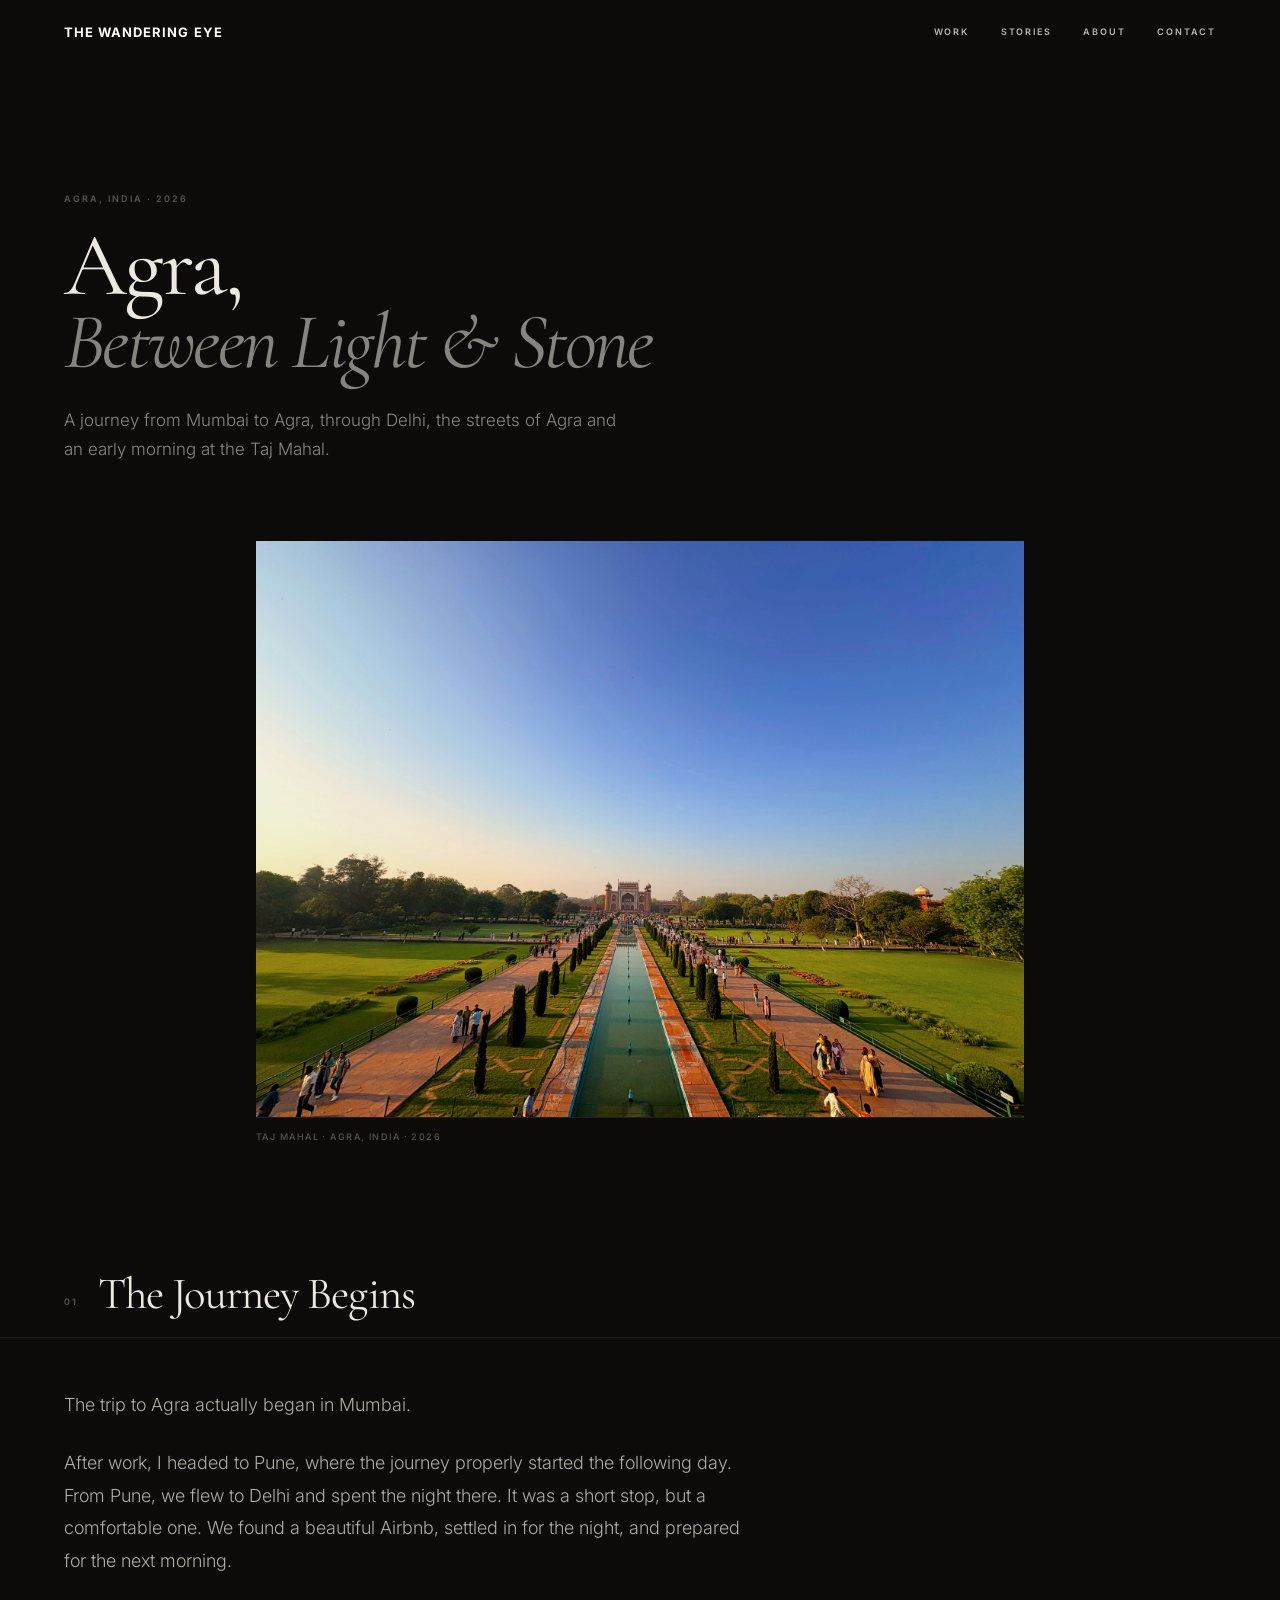
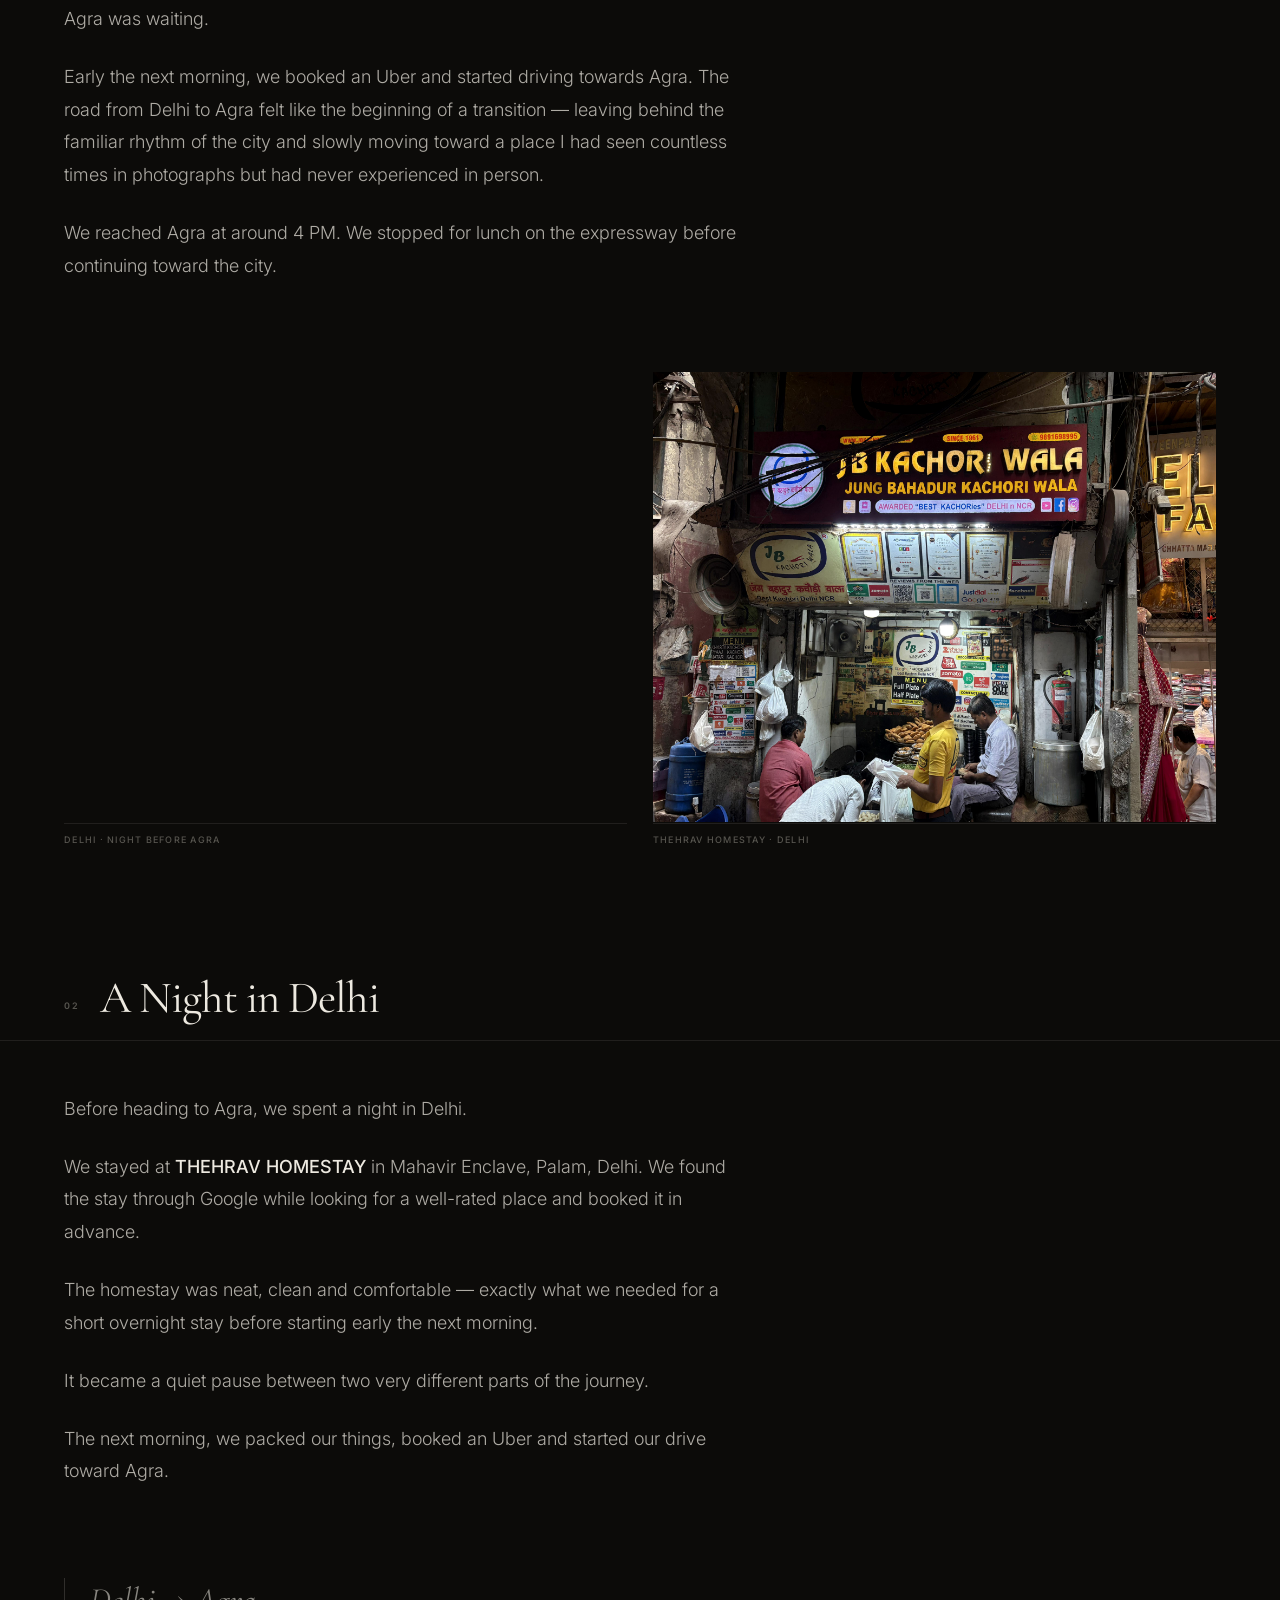
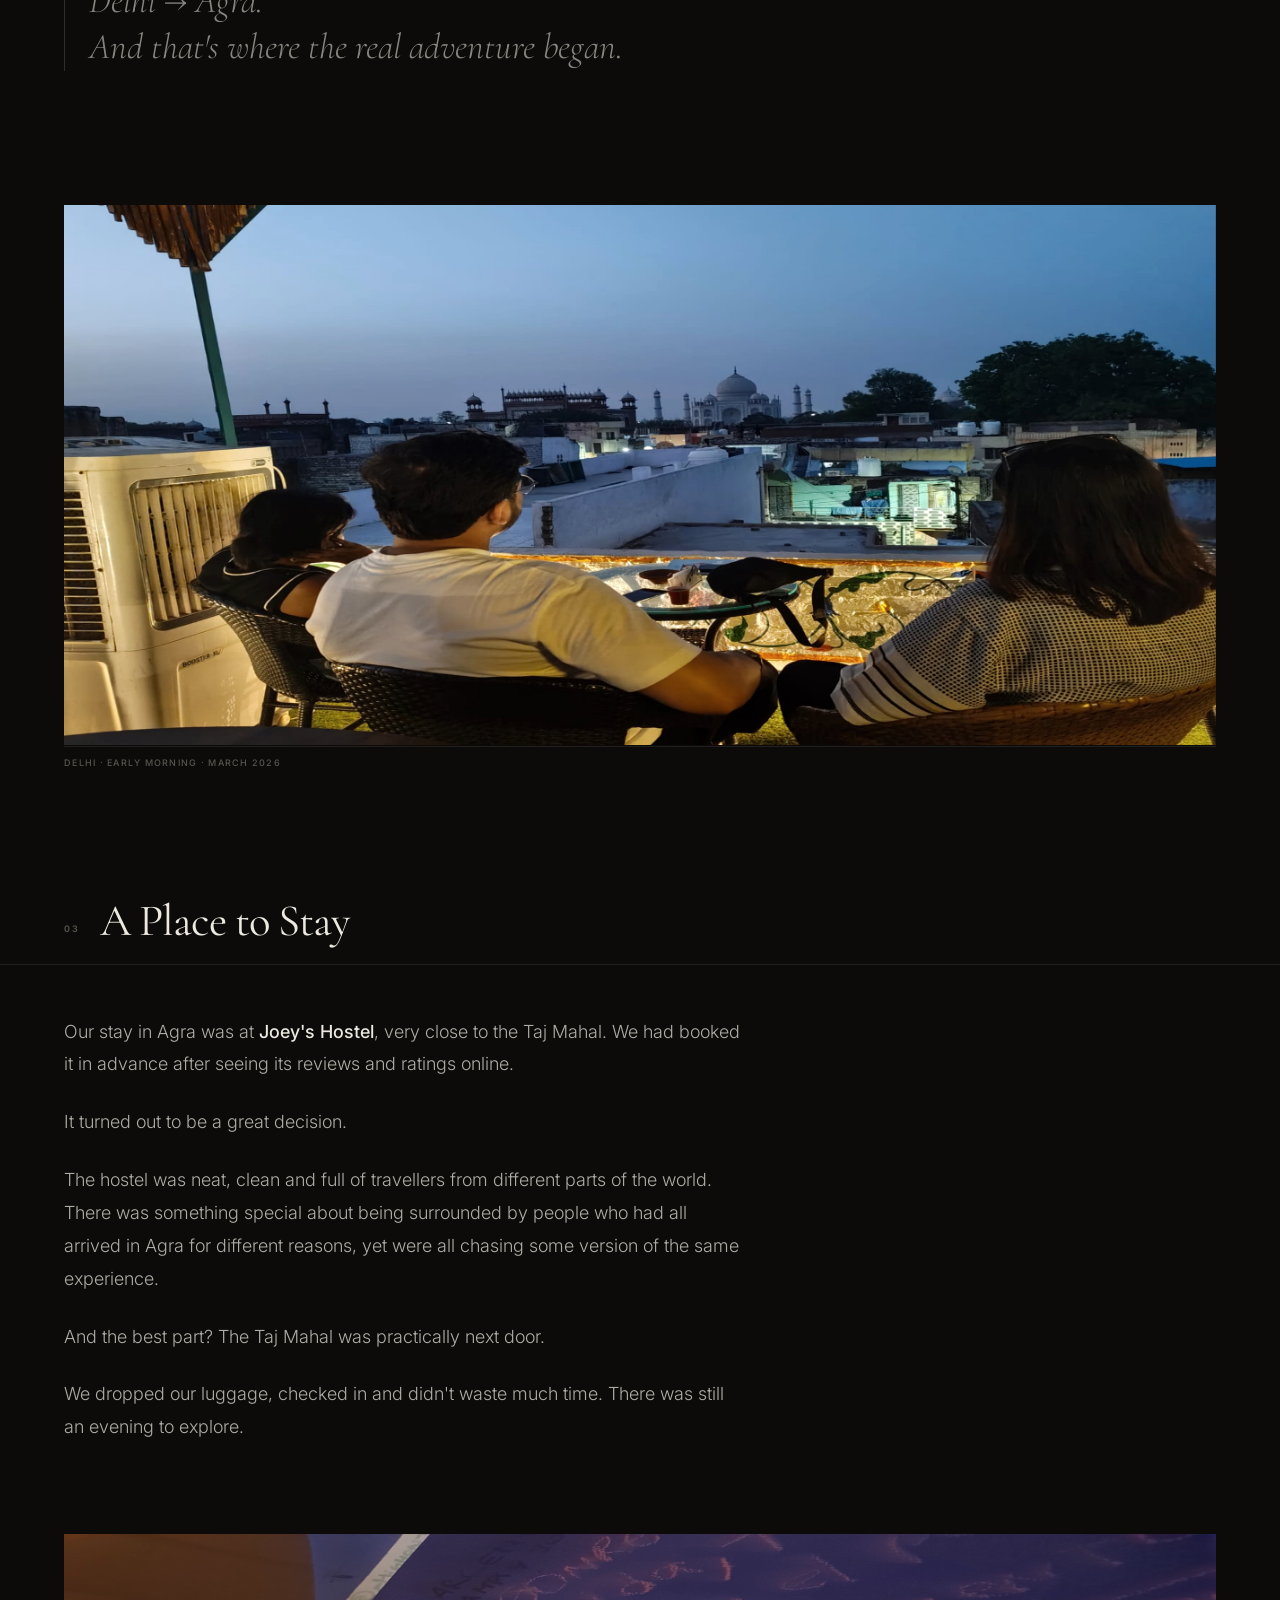
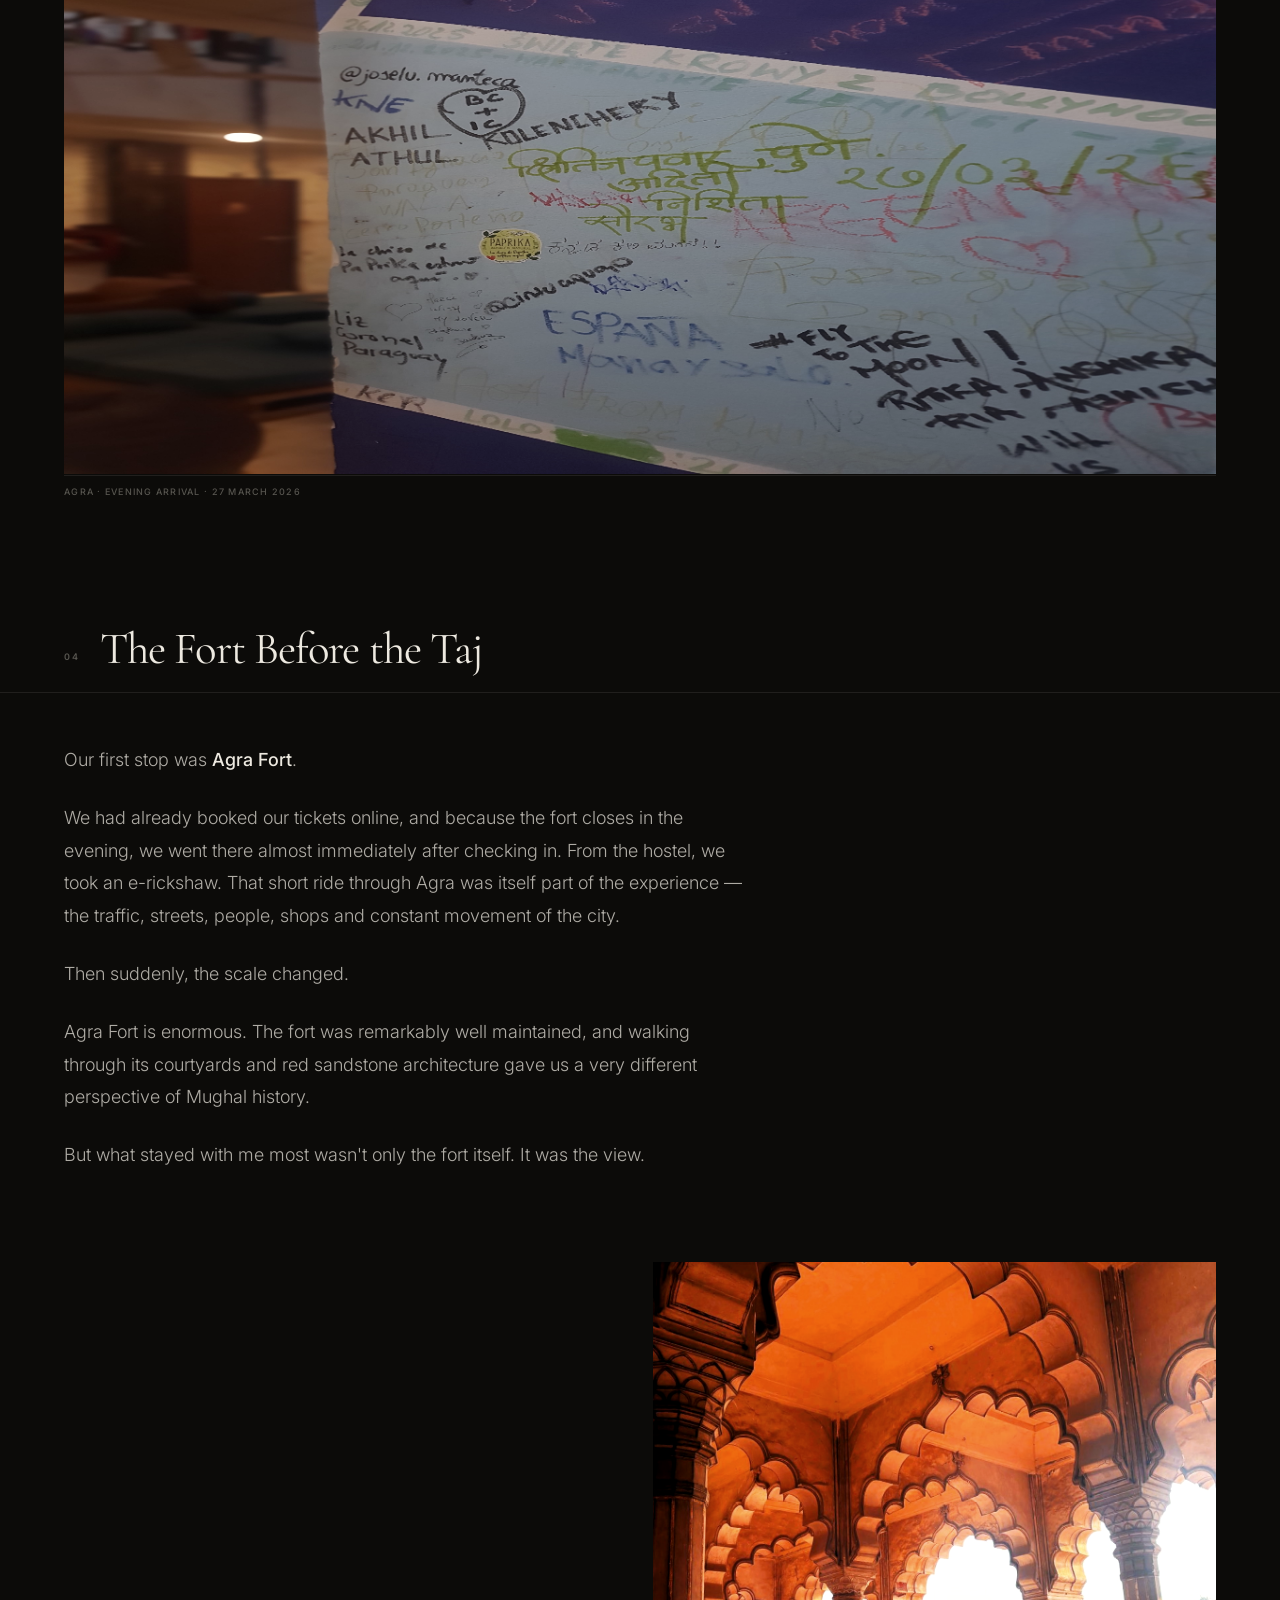
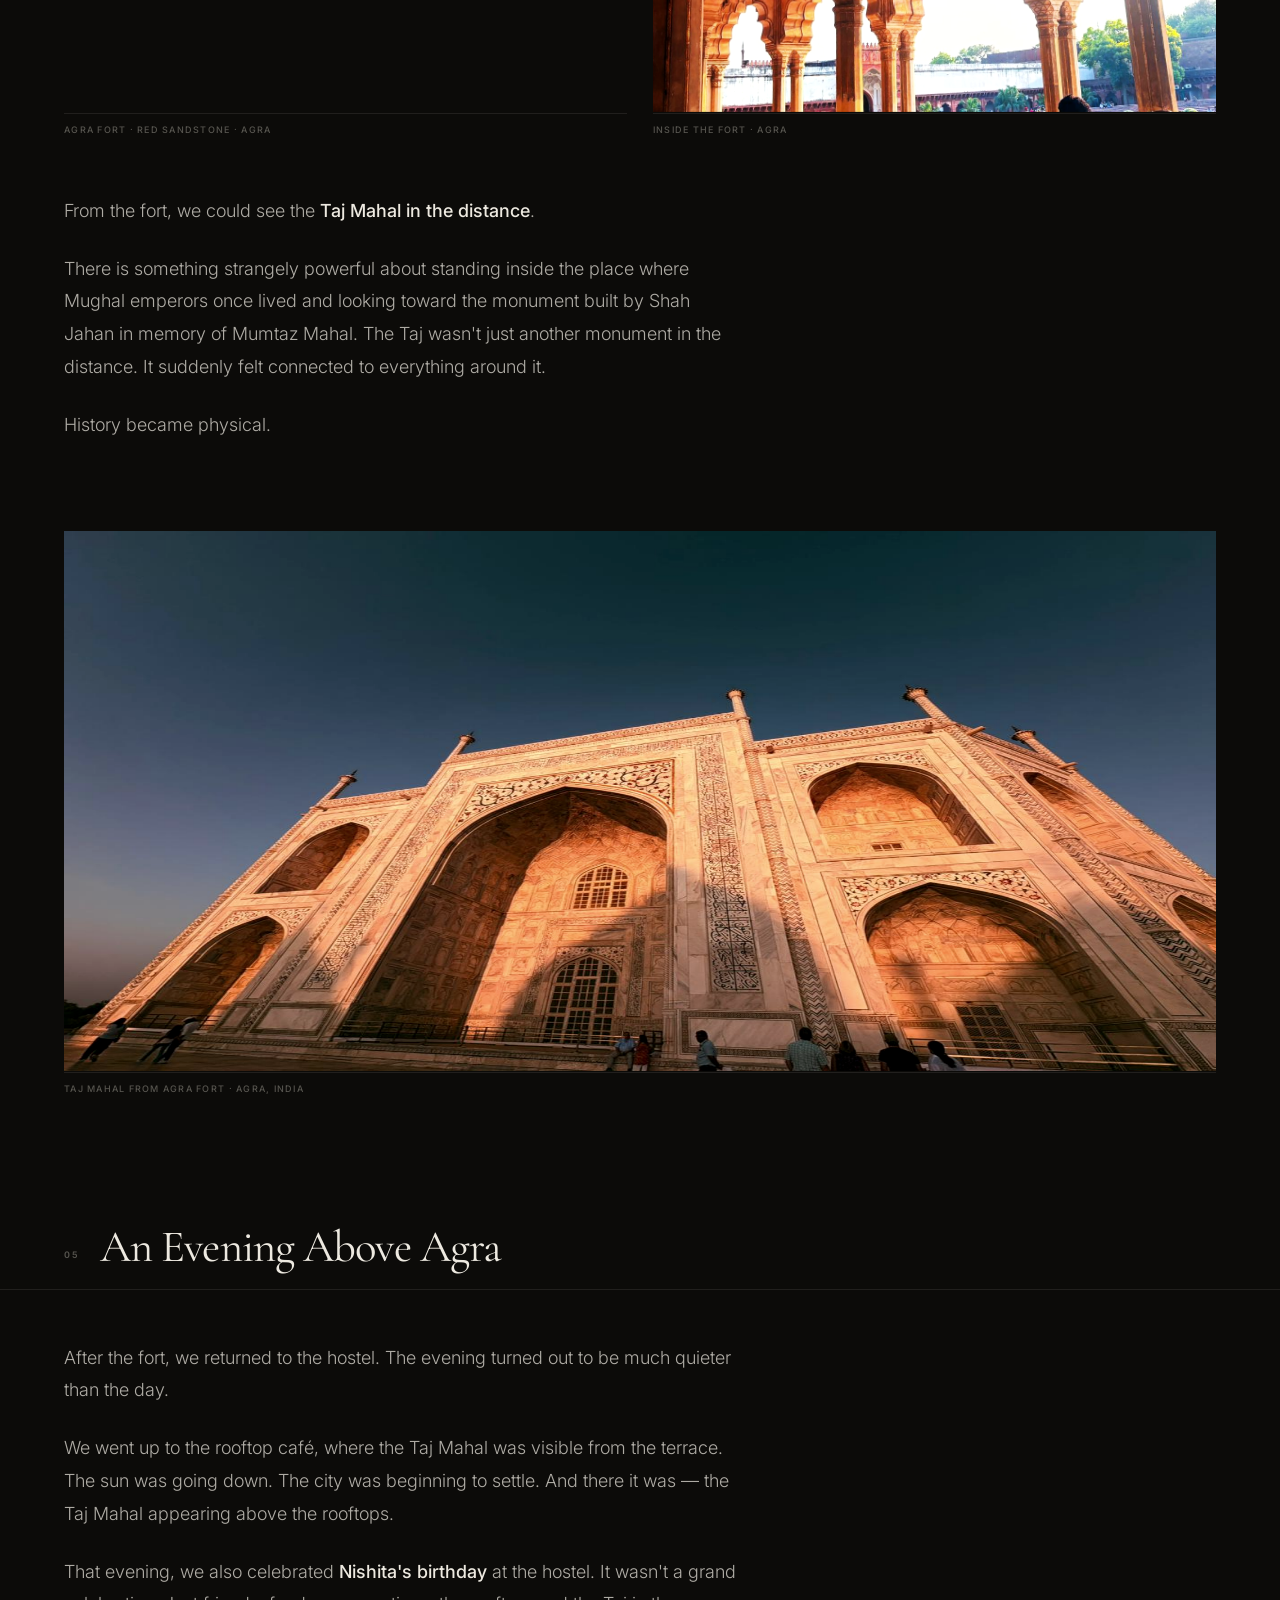
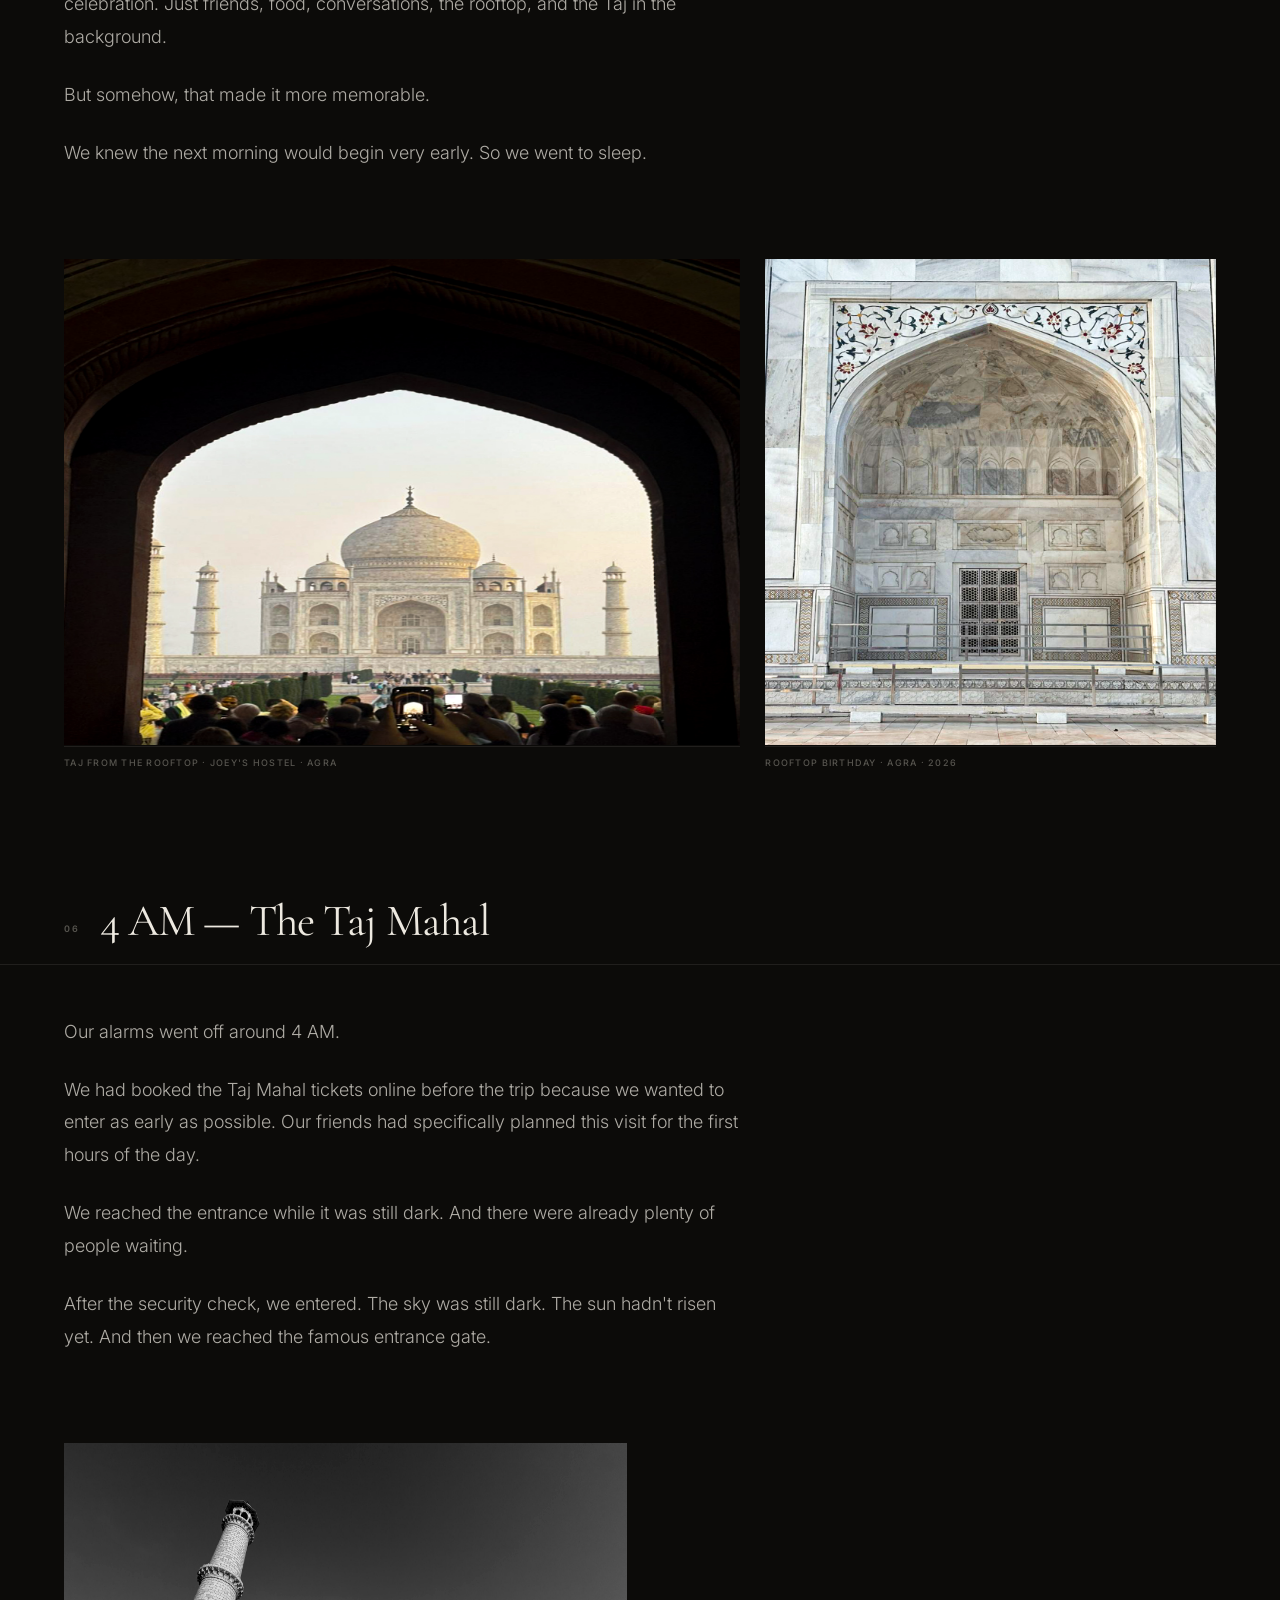
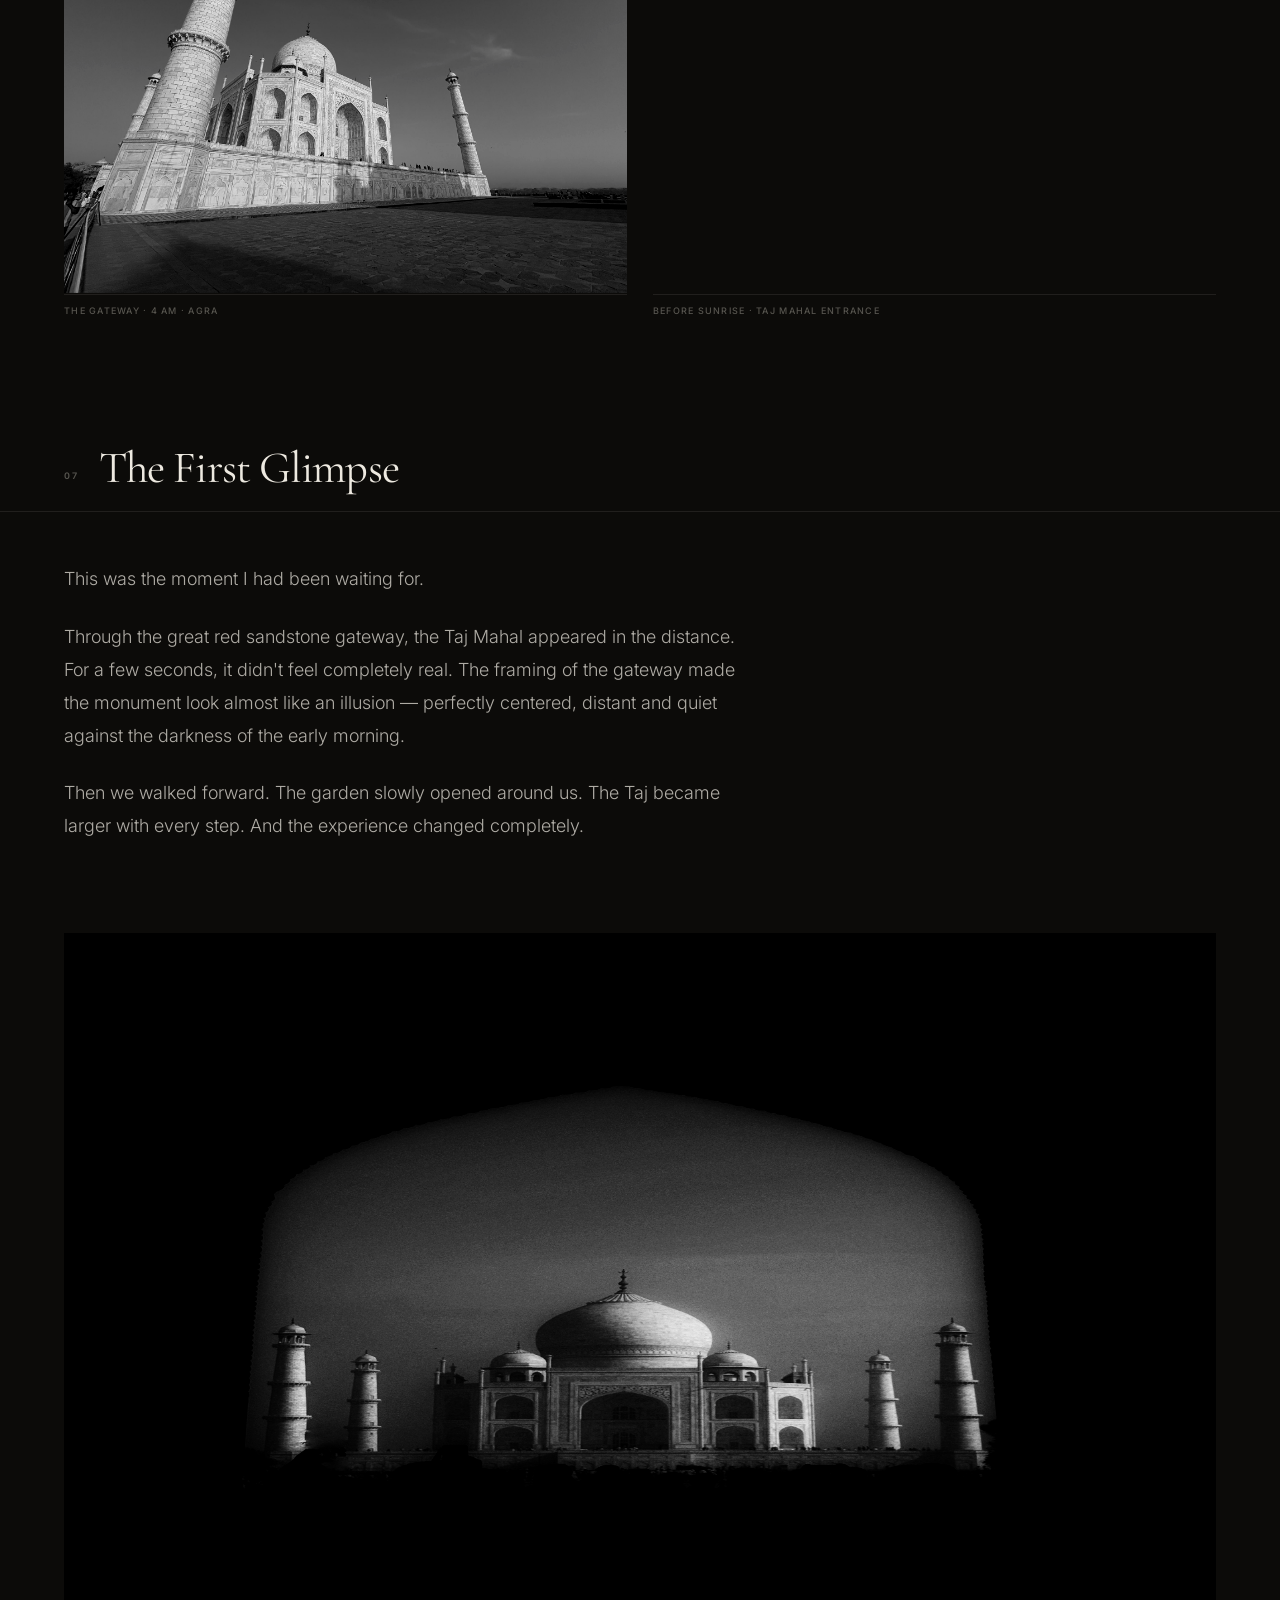
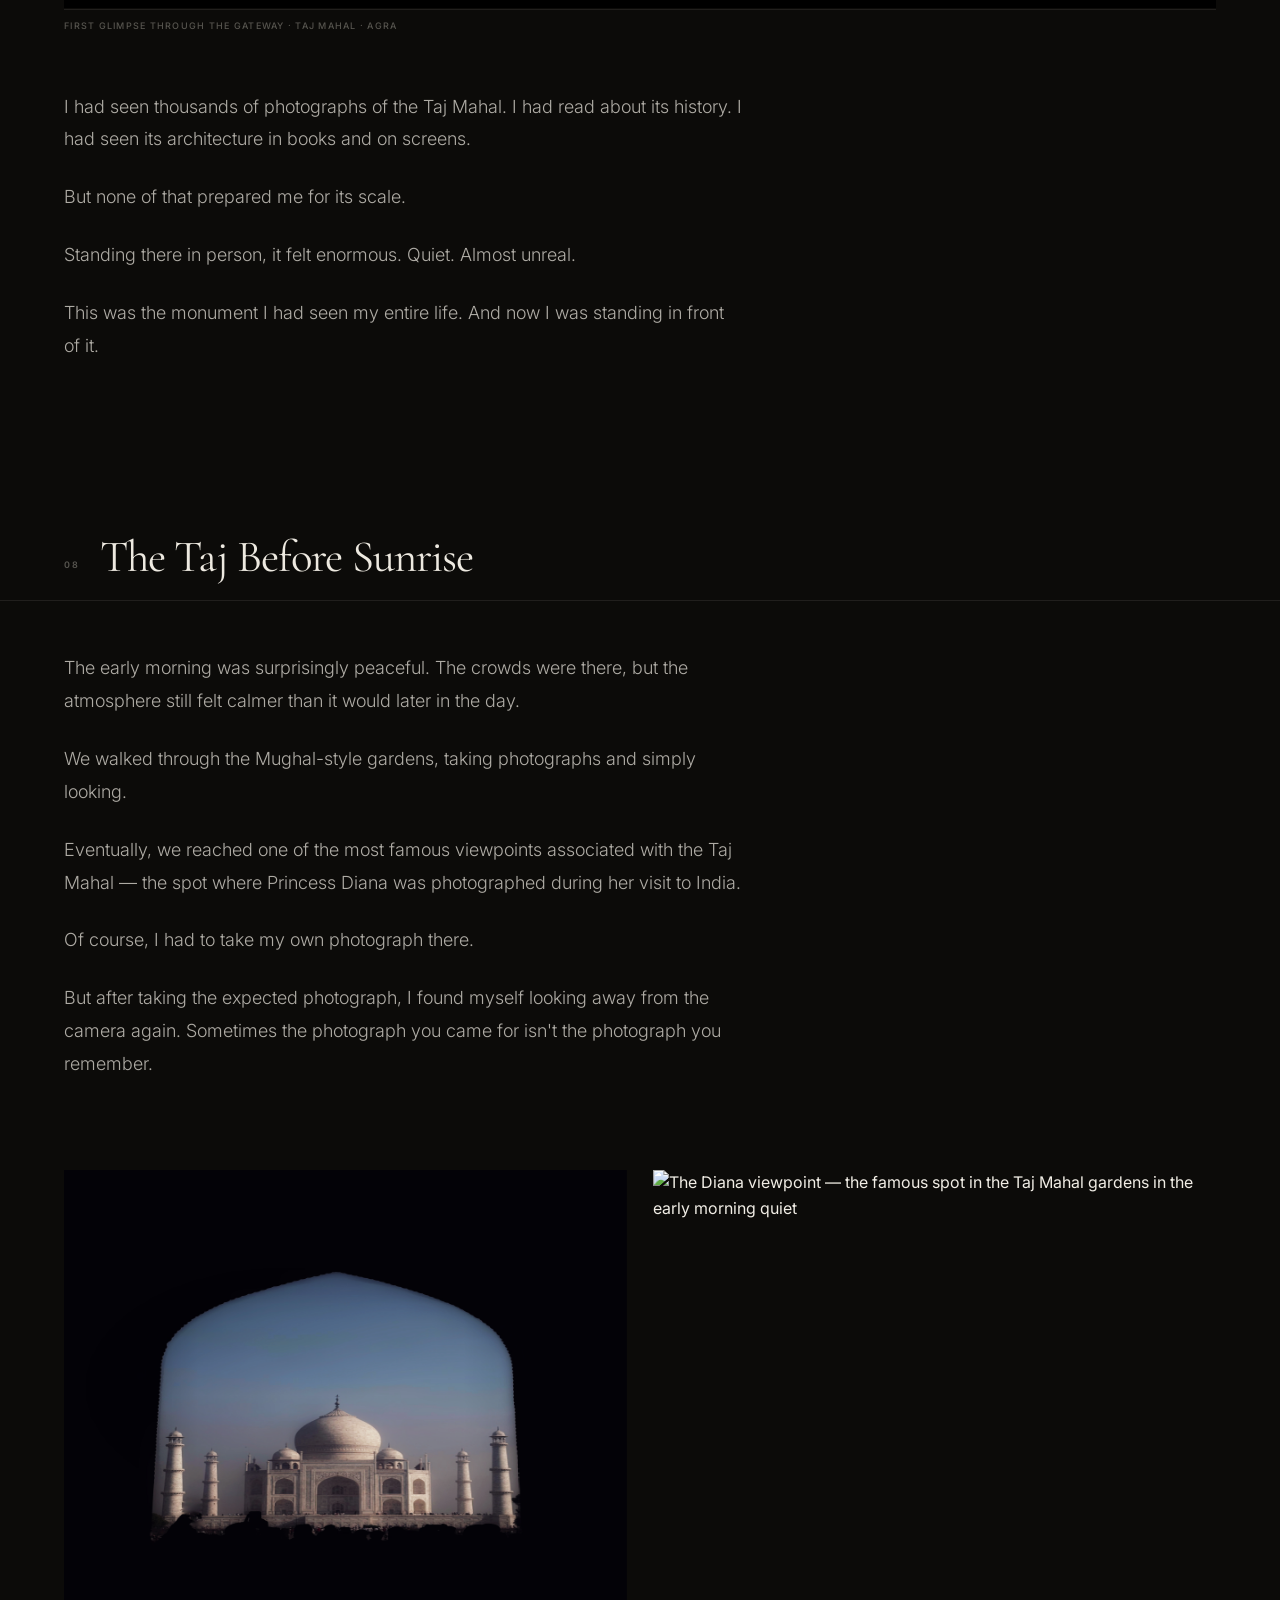
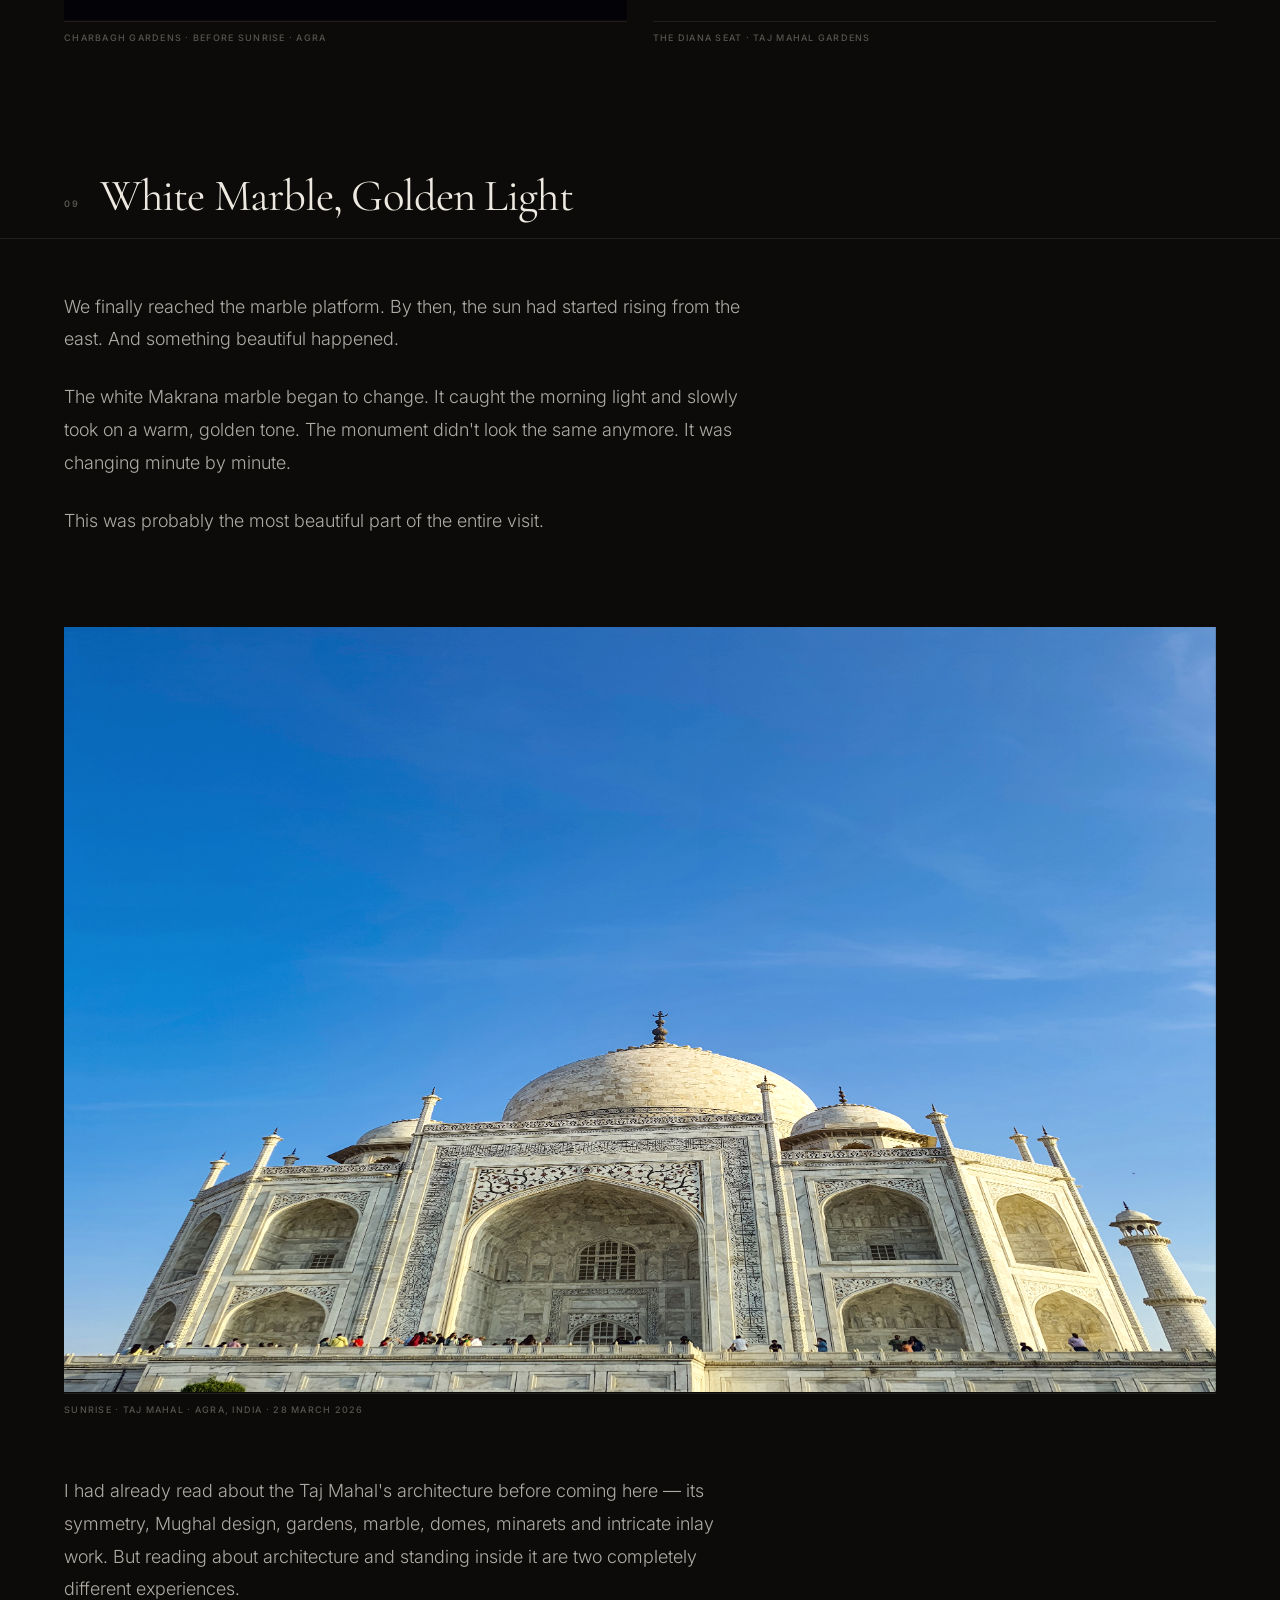
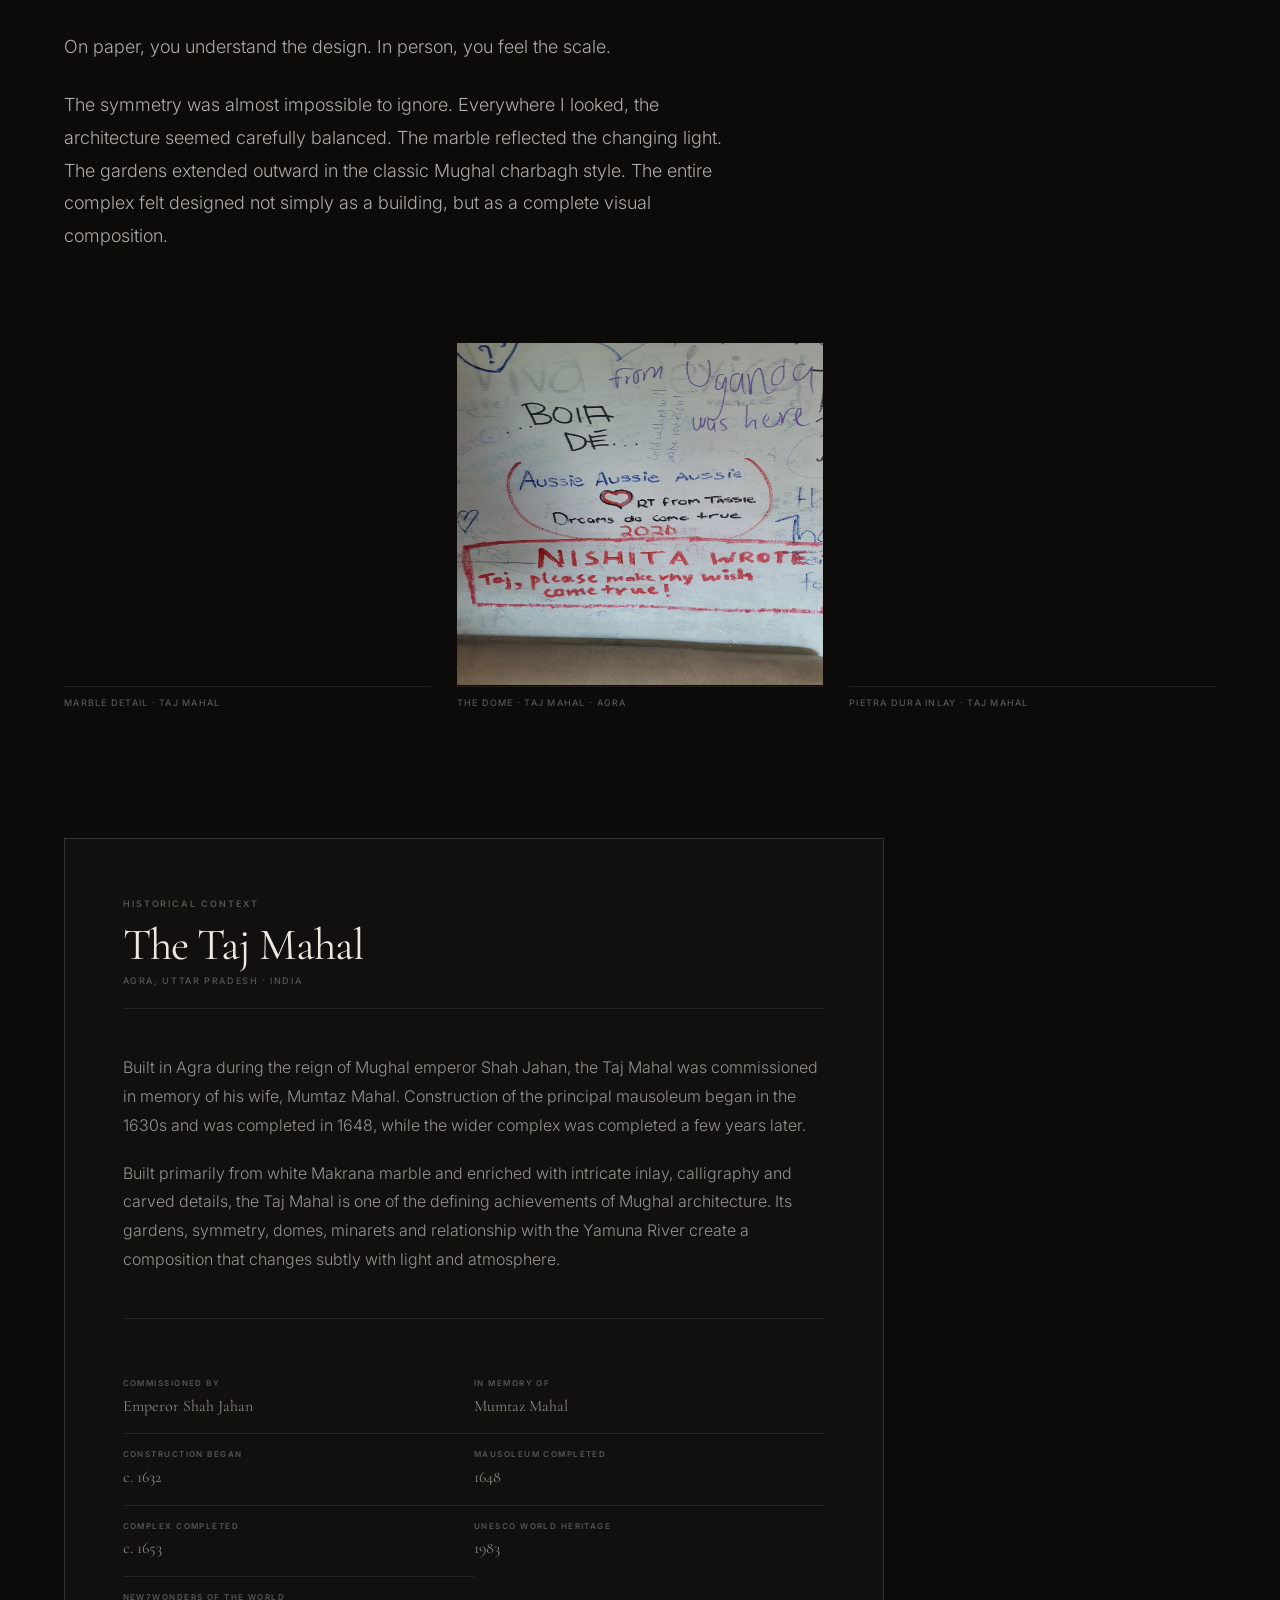
==== commit 281d1dc4: "pictures edited" ====
--- a/story-agra.html
+++ b/story-agra.html
@@ -77,7 +77,7 @@
     <!-- Hero photograph — strongest Taj image, full bleed -->
     <figure class="essay-hero-figure">
       <img
-        src="assets/images/agra/20260328_072432.jpg"
+        src="assets/images/agra/garden.jpg"
         alt="Taj Mahal emerging from the early morning haze, white marble catching the first light of sunrise — Agra, India, March 2026"
         fetchpriority="high"
         decoding="async"
@@ -108,7 +108,7 @@
       <div class="essay-grid essay-grid--half">
         <figure class="essay-fig">
           <img
-            src="assets/images/agra/IMG_20260327_232539_132.jpg"
+            src="assets/images/agra/delhi-1.jpg"
             alt="Night in Delhi — the quiet pause before the Agra journey began"
             loading="lazy" decoding="async"
           >
@@ -116,7 +116,7 @@
         </figure>
         <figure class="essay-fig">
           <img
-            src="assets/images/agra/IMG_20260327_232715_635.jpg"
+            src="assets/images/agra/delhi-2.jpg"
             alt="Delhi evening — settling in at the homestay before the early start"
             loading="lazy" decoding="async"
           >
@@ -213,7 +213,7 @@
       <div class="essay-grid essay-grid--half">
         <figure class="essay-fig">
           <img
-            src="assets/images/agra/IMG-20260328-WA0030.jpg"
+            src="assets/images/agra/fort.jpg"
             alt="Agra Fort — the monumental red sandstone walls of the Mughal fortification"
             loading="lazy" decoding="async"
           >
@@ -221,7 +221,7 @@
         </figure>
         <figure class="essay-fig">
           <img
-            src="assets/images/agra/IMG-20260328-WA0050.jpg"
+            src="assets/images/agra/fort-2.jpg"
             alt="Inside Agra Fort — the courtyards and architecture of the Mughal complex"
             loading="lazy" decoding="async"
           >
--- a/style.css
+++ b/style.css
@@ -1567,27 +1567,39 @@
 
 /* ── Hero image ──────────────────────────────────────────────── */
 .essay-hero-figure {
-  margin: 0;
+  margin: 0 auto;
   padding: 0;
+  width: 60%;
+  max-width: 1000px;
 }
 
 .essay-hero-img {
   width: 100%;
-  height: clamp(480px, 78vh, 960px);
-  object-fit: cover;
-  object-position: center 38%;
+  height:auto;
   display: block;
+  object-fit: contain;
   filter: saturate(.82) contrast(1.06) brightness(.94);
 }
 
 .essay-hero-caption {
-  padding: 12px var(--gutter) 0;
+  padding: 12px 0 0;
   border-top: 1px solid var(--rule);
   font-size: 9px;
   font-weight: 500;
   letter-spacing: .16em;
   text-transform: uppercase;
   color: var(--text-dim);
+}
+
+@media (max-width: 768px) {
+  .essay-hero-figure {
+    width: 100%;
+  }
+
+  .essay-hero-caption {
+    padding-left: var(--gutter);
+    padding-right: var(--gutter);
+  }
 }
 
 /* ── Chapter ─────────────────────────────────────────────────── */
@@ -1758,6 +1770,19 @@
 
 .essay-fig img {
   width: 100%;
+  height: auto;
+  display: block;
+  transition: transform .75s cubic-bezier(.2,.7,.2,1), opacity .5s ease;
+  will-change: transform;
+  filter: saturate(.85) contrast(1.04);
+}
+
+.essay-fig:hover img {
+  transform: scale(1.018);
+  opacity: .92;
+}
+/* .essay-fig img {
+  width: 100%;
   object-fit: cover;
   object-position: center;
   display: block;
@@ -1769,7 +1794,7 @@
 .essay-fig:hover img {
   transform: scale(1.018);
   opacity: .92;
-}
+} */
 
 .essay-fig figcaption {
   padding-top: 9px;
